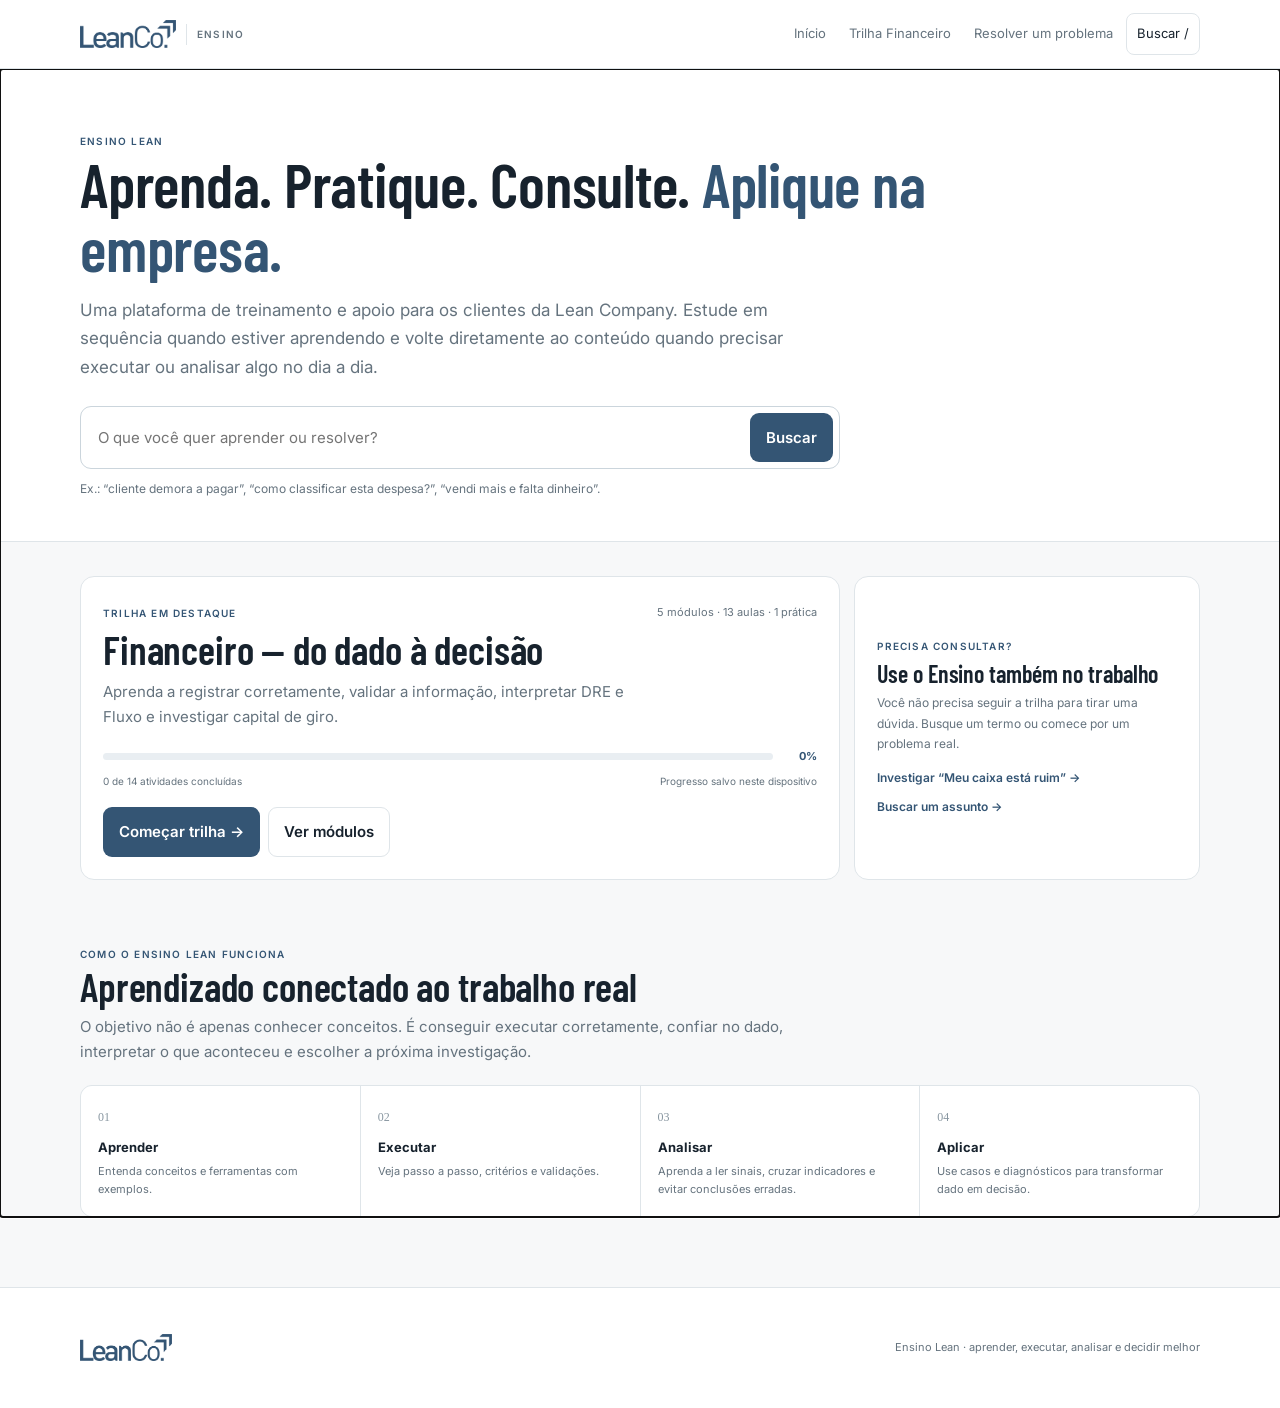
==== index.html @ 7a5e66d1 "chore: V8 ajusta navegação para trilha de aprendizagem" ====
<!doctype html>
<html lang="pt-BR">
<head>
  <meta charset="utf-8">
  <meta name="viewport" content="width=device-width,initial-scale=1">
  <meta name="theme-color" content="#345574">
  <meta name="description" content="Ensino Lean — capacitação e apoio à gestão para clientes Lean Company.">
  <title>Ensino Lean | Lean Company</title>
  <link rel="preconnect" href="https://fonts.googleapis.com">
  <link rel="preconnect" href="https://fonts.gstatic.com" crossorigin>
  <link href="https://fonts.googleapis.com/css2?family=Barlow+Condensed:wght@500;600;700&family=Inter:wght@400;500;600;700&display=swap" rel="stylesheet">
  <link rel="stylesheet" href="assets/styles.css">
</head>
<body>
  <a class="skip-link" href="#app">Pular para o conteúdo</a>
  <header class="header">
    <div class="shell header-inner">
      <a class="brand" href="#home" aria-label="Ensino Lean — Início">
        <img src="[data-uri]" alt="Lean Company" class="brand-logo">
        <span class="brand-divider" aria-hidden="true"></span>
        <span class="brand-label">ENSINO</span>
      </a>
      <nav class="nav" aria-label="Navegação principal">
        <a href="#home">Início</a>
        <a href="#financeiro">Trilha Financeiro</a>
        <a href="#diagnostico/caixa-ruim">Resolver um problema</a>
        <button id="openSearch" class="nav-search" type="button">Buscar <span aria-hidden="true">/</span></button>
      </nav>
      <button id="mobileMenuBtn" class="mobile-menu-btn" type="button" aria-expanded="false" aria-controls="mobileNav">Menu</button>
    </div>
    <nav id="mobileNav" class="mobile-nav" aria-label="Navegação mobile">
      <div class="shell">
        <a href="#home">Início</a>
        <a href="#financeiro">Trilha Financeiro</a>
        <a href="#diagnostico/caixa-ruim">Resolver um problema</a>
        <button id="mobileSearch" type="button">Buscar</button>
      </div>
    </nav>
  </header>

  <main id="app" tabindex="-1"></main>

  <footer class="footer">
    <div class="shell footer-inner">
      <img src="[data-uri]" alt="Lean Company" class="footer-logo">
      <p>Ensino Lean · aprender, executar, analisar e decidir melhor</p>
    </div>
  </footer>

  <div id="searchOverlay" class="overlay" aria-hidden="true">
    <div class="modal" role="dialog" aria-modal="true" aria-labelledby="searchTitle">
      <div class="modal-head">
        <div>
          <span class="eyebrow">Busca</span>
          <h2 id="searchTitle">O que você quer entender ou resolver?</h2>
          <p>Pesquise um termo ou escreva a dúvida como ela aparece no dia a dia.</p>
        </div>
        <button id="closeSearch" class="close" type="button" aria-label="Fechar busca">×</button>
      </div>
      <form id="searchForm" class="searchbar searchbar-modal" role="search">
        <label class="sr-only" for="searchInput">Buscar no Ensino Lean</label>
        <input id="searchInput" placeholder="Ex.: cliente demora a pagar; onde lançar uma despesa; vendo mais e falta dinheiro">
        <button class="btn primary" type="submit">Buscar</button>
      </form>
      <div id="searchResults" class="search-results"></div>
    </div>
  </div>

  <div id="termPopover" class="term-popover hidden" role="dialog" aria-live="polite"></div>

  <script src="data/content.js"></script>
  <script src="assets/app.js"></script>
</body>
</html>
---- assets/styles.css ----
:root{
  --blue:#345574;
  --blue-dark:#29475f;
  --ink:#17222d;
  --muted:#65737e;
  --line:#dfe5e9;
  --bg:#f7f8f9;
  --soft:#eef3f7;
  --white:#fff;
  --green:#396d50;
  --green-bg:#eff7f2;
  --amber:#8a5a2c;
  --amber-bg:#fff7ee;
  --red:#8c4848;
  --red-bg:#fff4f4;
  --title:'Barlow Condensed',sans-serif;
  --body:'Inter',sans-serif;
  --shadow:0 12px 34px rgba(18,38,52,.06);
}
*{box-sizing:border-box}
html{scroll-behavior:smooth}
body{margin:0;background:var(--bg);color:var(--ink);font:15px/1.68 var(--body)}
a{color:inherit;text-decoration:none}
button,input{font:inherit}
button{cursor:pointer}
img{max-width:100%;display:block}
.hidden{display:none!important}
.sr-only{position:absolute!important;width:1px;height:1px;padding:0;margin:-1px;overflow:hidden;clip:rect(0,0,0,0);white-space:nowrap;border:0}
.skip-link{position:fixed;left:12px;top:12px;z-index:1000;background:#fff;border:1px solid var(--line);padding:8px 10px;border-radius:8px;transform:translateY(-180%)}
.skip-link:focus{transform:none}
.shell{width:min(1120px,calc(100% - 32px));margin:auto}
.header{position:sticky;top:0;z-index:60;background:rgba(255,255,255,.97);border-bottom:1px solid var(--line);backdrop-filter:blur(10px)}
.header-inner{height:68px;display:flex;align-items:center;gap:20px}
.brand{display:flex;align-items:center;gap:10px;min-width:max-content}
.brand-logo{height:28px;width:auto}
.brand-divider{width:1px;height:21px;background:var(--line)}
.brand-label{font-size:10px;font-weight:600;letter-spacing:.13em;color:var(--muted)}
.nav{margin-left:auto;display:flex;align-items:center;gap:3px}
.nav a,.nav button{border:0;background:transparent;border-radius:8px;padding:9px 10px;font-size:13px;color:var(--muted)}
.nav a:hover,.nav button:hover{background:var(--soft);color:var(--blue)}
.nav-search{border:1px solid var(--line)!important;background:#fff!important;color:var(--ink)!important}
.mobile-menu-btn{display:none;border:1px solid var(--line);background:#fff;border-radius:8px;padding:8px 10px;color:var(--ink);font-size:12px}
.mobile-nav{display:none;background:#fff;border-top:1px solid var(--line);border-bottom:1px solid var(--line)}
.mobile-nav.open{display:block}
.mobile-nav .shell{display:grid;padding:8px 0}
.mobile-nav a,.mobile-nav button{border:0;background:transparent;text-align:left;padding:11px 2px;color:var(--muted);font-size:13px;border-bottom:1px solid var(--line)}
.mobile-nav a:last-child,.mobile-nav button:last-child{border-bottom:0}

.eyebrow{font-size:10px;font-weight:600;letter-spacing:.12em;text-transform:uppercase;color:var(--blue)}
h1,h2,h3,h4{font-family:var(--title);font-weight:600;letter-spacing:-.004em;margin:0}
h1{font-size:clamp(40px,5.4vw,62px);line-height:1.03}
h2{font-size:clamp(29px,4vw,40px);line-height:1.09}
h3{font-size:clamp(21px,2vw,24px);line-height:1.14}
h4{font-size:18px;line-height:1.2}
p{margin:0;color:var(--muted)}
strong{color:var(--ink)}
.accent{color:var(--blue)}

.hero{background:#fff;border-bottom:1px solid var(--line);padding:58px 0 48px}
.hero-inner{max-width:860px}
.hero-copy{font-size:17px;max-width:64ch;margin-top:16px}
.searchbar{display:flex;gap:8px;padding:6px;border:1px solid #cbd5dc;background:#fff;border-radius:11px;max-width:760px;margin-top:24px}
.searchbar input{flex:1;border:0;outline:0;min-width:0;padding:10px 11px;background:transparent}
.btn{display:inline-flex;align-items:center;justify-content:center;gap:7px;border:1px solid transparent;border-radius:9px;padding:11px 15px;font-weight:600}
.btn.primary{background:var(--blue);color:#fff}.btn.primary:hover{background:var(--blue-dark)}
.btn.secondary{background:#fff;border-color:var(--line);color:var(--ink)}
.hero-note{font-size:12px;margin-top:10px;color:var(--muted)}

.section{padding:60px 0 0}
.section-head{max-width:760px;margin-bottom:20px}
.section-head p{margin-top:6px}
.entry-list{border-top:1px solid var(--line)}
.entry-row{display:grid;grid-template-columns:46px 1fr auto;gap:16px;align-items:center;padding:20px 2px;border-bottom:1px solid var(--line)}
.entry-row:hover .entry-title{color:var(--blue)}
.entry-n{font-family:Georgia,serif;color:#8c99a3;font-size:17px}
.entry-title{font:600 25px/1.05 var(--title);transition:.15s}
.entry-row p{font-size:13px;margin-top:4px;max-width:66ch}
.entry-arrow{color:var(--blue);font-size:18px}
.chain{display:flex;align-items:center;flex-wrap:wrap;gap:8px;padding:18px 0 0;color:var(--muted);font-size:12px}
.chain strong{color:var(--blue)}
.chain span{color:#a3adb4}

.page-hero{background:#fff;border-bottom:1px solid var(--line);padding:34px 0}
.breadcrumb{display:flex;gap:7px;align-items:center;flex-wrap:wrap;font-size:11px;color:var(--muted);margin-bottom:11px}
.breadcrumb a{color:var(--blue)}
.page-hero p{max-width:70ch;margin-top:8px}
.meta-line{display:flex;gap:8px;flex-wrap:wrap;margin-top:12px;font-size:11px;color:var(--muted)}
.meta-line span+span:before{content:'·';margin-right:8px;color:#a5afb6}

.finance-wrap{max-width:900px;padding:34px 0 76px}
.finance-intro{font-size:16px;max-width:68ch}
.learning-stage{margin-top:36px}
.learning-stage:first-of-type{margin-top:28px}
.stage-head{padding-bottom:10px;border-bottom:1px solid var(--line)}
.stage-head p{font-size:12px;margin-top:4px;max-width:68ch}
.sequence{border-top:0}
.sequence-item{display:grid;grid-template-columns:54px 1fr auto;gap:16px;align-items:start;padding:18px 0;border-bottom:1px solid var(--line)}
.sequence-item .num{font-family:Georgia,serif;color:#8e9ba4}
.sequence-item h3{font-size:23px}
.sequence-item p{font-size:13px;margin-top:4px;max-width:65ch}
.sequence-item .status{font-size:10px;color:var(--muted);padding-top:3px}
.sequence-item:hover h3{color:var(--blue)}
.finance-note{margin-top:28px;border-left:3px solid var(--blue);padding:4px 0 4px 16px;max-width:68ch}
.finance-note p{font-size:13px}
.case-intro{margin:24px 0 4px;border-left:3px solid var(--blue);padding:5px 0 5px 15px;max-width:72ch}
.case-intro h3{margin-top:3px}.case-intro p{margin-top:5px;font-size:13px}

.article-shell{max-width:880px;padding:34px 0 82px}
.toc-wrap{display:flex;align-items:flex-start;justify-content:space-between;gap:14px;margin-bottom:30px}
.toc{display:flex;gap:7px;flex-wrap:wrap}
.toc a{font-size:11px;color:var(--muted);border-bottom:1px solid transparent;padding-bottom:2px}
.toc a:hover{color:var(--blue);border-color:var(--blue)}
.toc-button{display:none;border:1px solid var(--line);background:#fff;border-radius:8px;padding:7px 9px;font-size:11px;color:var(--blue)}
.article-section{padding:0 0 38px;margin-bottom:38px;border-bottom:1px solid var(--line)}
.article-section:last-child{border-bottom:0;margin-bottom:0;padding-bottom:0}
.article-section h2{font-size:34px;margin-top:5px}
.article-section>p{max-width:68ch;margin-top:10px}
.lead{font-size:17px;color:var(--ink);max-width:65ch!important}

.quick-answer{background:var(--blue);color:#fff;border-radius:12px;padding:20px 22px;margin-top:16px}
.quick-answer .eyebrow{color:#c9dce9}.quick-answer h3{color:#fff;margin-top:3px}.quick-answer p{color:#e8f0f5;margin-top:5px}
.quick-bullets{display:grid;gap:8px;margin-top:10px}
.quick-bullets>div{display:grid;grid-template-columns:18px 1fr;gap:8px;align-items:start}
.quick-bullets span{color:#d8e8f2;font-weight:700}.quick-bullets p{margin:0;color:#eef4f8}

.learning-outcomes{margin-top:14px;border-top:1px solid var(--line)}
.outcome-row{display:grid;grid-template-columns:24px 1fr;gap:10px;padding:10px 0;border-bottom:1px solid var(--line)}
.outcome-row i{font-style:normal;color:var(--blue);font-weight:700}.outcome-row p{color:var(--ink);font-size:13px}

.definition-pair{display:grid;grid-template-columns:1fr 1fr;gap:12px;margin-top:16px}
.definition{border-top:2px solid var(--line);padding-top:11px}.definition strong{display:block;font-size:12px}.definition p{font-size:13px;margin-top:4px}
.question-list{display:grid;gap:10px;margin-top:15px}
.question{display:grid;grid-template-columns:22px 1fr;gap:10px;align-items:start}
.question i{font-style:normal;color:var(--blue);font-weight:700}.question p{color:var(--ink)}

.example-block{margin-top:18px;border:1px solid var(--line);border-radius:12px;overflow:hidden;background:#fff}
.example-head{padding:13px 15px;background:#fafbfc;border-bottom:1px solid var(--line)}
.example-head strong{font-size:12px}.example-head p{font-size:12px;margin-top:2px}
.example-body{padding:15px}.example-body p{font-size:13px}
.mini-table{margin-top:12px;border-top:1px solid var(--line)}
.mini-row{display:grid;grid-template-columns:1fr auto;gap:15px;padding:9px 0;border-bottom:1px solid var(--line);font-size:12px}
.mini-row:last-child{border-bottom:0}.mini-row.em{font-weight:600;color:var(--blue)}

.teaching-flow{display:grid;gap:8px;margin-top:16px}
.flow-step{display:grid;grid-template-columns:34px 1fr;gap:11px;align-items:start}
.flow-step .n{width:30px;height:30px;border-radius:50%;border:1px solid var(--line);display:grid;place-items:center;color:var(--blue);font-size:11px;font-weight:600;background:#fff}
.flow-step strong{display:block;font-size:13px}.flow-step p{font-size:12px;margin-top:2px}

.compare-table{width:100%;border-collapse:collapse;margin-top:16px;font-size:12px;background:#fff;border-top:1px solid var(--line)}
.compare-table th,.compare-table td{text-align:left;padding:11px 10px;border-bottom:1px solid var(--line);vertical-align:top}
.compare-table th{font-weight:600;color:var(--ink);background:#fafbfc}
.compare-table td{color:var(--muted)}

.note{margin-top:16px;border-left:3px solid var(--blue);padding:3px 0 3px 14px;max-width:68ch}
.note.amber{border-color:var(--amber)}.note.red{border-color:var(--red)}.note.green{border-color:var(--green)}
.note strong{display:block;font-size:12px}.note p{font-size:12px;margin-top:2px}

.validation-set{margin-top:16px;border-top:1px solid var(--line)}
.validation-row{display:grid;grid-template-columns:120px 1fr;gap:14px;padding:12px 0;border-bottom:1px solid var(--line)}
.validation-row strong{font-size:11px;text-transform:uppercase;letter-spacing:.06em}
.validation-row p{font-size:12px}
.validation-row.ok strong{color:var(--green)}
.validation-row.review strong{color:var(--amber)}
.validation-row.bad strong{color:var(--red)}

.responsibility{margin-top:18px;background:#fff;border-top:1px solid var(--line);border-bottom:1px solid var(--line)}
.resp-block{padding:16px 0}.resp-block+.resp-block{border-top:1px solid var(--line)}
.resp-block h4{font-size:20px}.resp-block p{font-size:13px;margin-top:4px;max-width:68ch}
.resp-block ul{margin:10px 0 0;padding-left:19px;color:var(--muted)}.resp-block li+li{margin-top:4px}

.cause-effect{margin-top:16px;display:flex;gap:8px;align-items:center;flex-wrap:wrap;font-size:12px}
.cause-effect b{font-weight:500;color:var(--ink);padding:7px 9px;border:1px solid var(--line);background:#fff;border-radius:8px}.cause-effect span{color:#9aa6af}

.formula-box{margin-top:16px;padding:14px 16px;border-top:2px solid var(--blue);border-bottom:1px solid var(--line);background:#fff}
.formula-box strong{display:block;margin-top:4px;font:600 23px/1.2 var(--title);color:var(--blue)}
.cross-grid{display:grid;gap:0;border-top:1px solid var(--line);margin-top:12px}
.cross-item{display:grid;grid-template-columns:1fr auto;gap:14px;align-items:center;padding:13px 2px;border-bottom:1px solid var(--line)}
.cross-item strong{font-size:13px;color:var(--blue)}.cross-item p{font-size:11px;margin-top:2px}.cross-item>span{color:var(--blue)}

.next-question{margin-top:18px;padding:16px 0;border-top:1px solid var(--line);border-bottom:1px solid var(--line)}
.next-question strong{display:block;font-size:11px;text-transform:uppercase;letter-spacing:.08em;color:var(--blue)}
.next-question p{font:600 22px/1.15 var(--title);color:var(--ink);margin-top:5px}

.exercise{margin-top:17px;background:#fff;border:1px solid var(--line);border-radius:12px;padding:17px}
.exercise h4{font-size:20px}.exercise p{font-size:13px;margin-top:5px}
.exercise-options{display:grid;gap:7px;margin-top:12px}
.exercise-options button{border:1px solid var(--line);background:#fff;border-radius:8px;padding:9px 11px;text-align:left;color:var(--muted);font-size:12px}
.exercise-options button:hover{border-color:#b8c7d2}
.exercise-options button.correct{background:var(--green-bg);border-color:#b9d9c6;color:var(--green)}
.exercise-options button.wrong{background:var(--red-bg);border-color:#e0b8b8;color:var(--red)}
.exercise-feedback{font-size:12px;margin-top:9px}
.exercise-context{margin-top:12px;border-top:1px solid var(--line);padding-top:10px}
.exercise-context table{width:100%;border-collapse:collapse;font-size:11px}
.exercise-context th,.exercise-context td{text-align:left;padding:8px;border-bottom:1px solid var(--line)}
.exercise-context th{color:var(--ink);background:#fafbfc}.exercise-context td{color:var(--muted)}

.related{display:grid;gap:0;border-top:1px solid var(--line);margin-top:13px}
.related a{display:grid;grid-template-columns:1fr auto;gap:14px;padding:13px 2px;border-bottom:1px solid var(--line)}
.related strong{font-size:13px}.related span{color:var(--blue)}

.diagnostic-intro{font-size:16px;max-width:68ch}
.diagnostic-path{display:grid;gap:0;margin-top:16px;border-top:1px solid var(--line)}
.path-row{display:grid;grid-template-columns:42px 1fr auto;gap:12px;align-items:start;padding:14px 0;border-bottom:1px solid var(--line)}
.path-row .n{width:32px;height:32px;border:1px solid var(--line);border-radius:50%;display:grid;place-items:center;color:var(--blue);font-size:11px;font-weight:600;background:#fff}
.path-row strong{font-size:13px}.path-row p{font-size:11px;margin-top:2px}.path-row a{color:var(--blue);font-size:11px}
.diagnostic-branch{padding:26px 0;border-bottom:1px solid var(--line)}
.diagnostic-branch:last-child{border-bottom:0}
.diagnostic-branch .q{font:600 24px/1.12 var(--title)}
.diagnostic-branch>p{font-size:13px;margin-top:6px;max-width:68ch}
.diagnostic-evidence{margin-top:12px;border-top:1px solid var(--line)}
.diagnostic-evidence>div{padding:11px 0;border-bottom:1px solid var(--line)}
.diagnostic-evidence>div>strong{font-size:11px}.diagnostic-evidence>div>p{font-size:12px;margin-top:3px}
.diagnostic-links{display:flex;gap:7px;flex-wrap:wrap;margin-top:10px}
.diagnostic-links a{font-size:11px;color:var(--blue);border-bottom:1px solid #c3d0d9}

.help{display:inline-grid;place-items:center;width:18px;height:18px;border:1px solid #bdcbd5;border-radius:50%;background:#fff;color:var(--blue);font-size:10px;font-weight:700;vertical-align:middle;margin-left:3px;padding:0}
.term-popover{position:fixed;z-index:100;max-width:320px;background:#fff;border:1px solid var(--line);border-radius:10px;padding:13px;box-shadow:0 18px 45px rgba(18,34,45,.14)}
.term-popover strong{display:block;font-size:12px}.term-popover p{font-size:11px;margin-top:4px}.term-popover a{display:inline-block;margin-top:7px;font-size:10px;font-weight:600;color:var(--blue)}

.overlay{position:fixed;inset:0;z-index:90;background:rgba(15,26,34,.45);padding:7vh 16px;display:none}.overlay.open{display:block}
.modal{max-width:760px;margin:auto;background:#fff;border-radius:14px;padding:20px;max-height:84vh;overflow:auto}
.modal-head{display:flex;justify-content:space-between;gap:15px}.modal-head p{max-width:56ch;margin-top:4px}
.close{width:38px;height:38px;border-radius:9px;border:1px solid var(--line);background:#fff}.searchbar-modal{max-width:none}
.search-results{display:grid;gap:0;margin-top:13px;border-top:1px solid var(--line)}
.result{display:grid;grid-template-columns:1fr auto;gap:12px;padding:12px 2px;border-bottom:1px solid var(--line)}
.result strong{font-size:12px}.result small{display:block;font-size:10px;color:var(--muted);margin-top:2px}.result span{font-size:10px;color:var(--blue)}

.footer{margin-top:70px;background:#fff;border-top:1px solid var(--line)}
.footer-inner{min-height:120px;display:flex;align-items:center;justify-content:space-between;gap:20px}.footer p{font-size:11px}.footer-logo{height:27px;width:auto}

@media(max-width:760px){
  .shell{width:calc(100% - 22px)}
  .nav{display:none}.mobile-menu-btn{display:inline-flex;margin-left:auto}.brand-label,.brand-divider{display:none}.brand-logo{height:25px}
  .hero{padding:40px 0 36px}.searchbar{flex-direction:column}
  .entry-row{grid-template-columns:36px 1fr}.entry-arrow{display:none}
  .sequence-item{grid-template-columns:38px 1fr}.sequence-item .status{display:none}
  .definition-pair{grid-template-columns:1fr}
  .compare-table{font-size:11px;display:block;overflow-x:auto}
  .article-section h2{font-size:30px}
  .validation-row{grid-template-columns:1fr;gap:3px}
  .path-row{grid-template-columns:36px 1fr}.path-row>a{grid-column:2}
  .toc-wrap{position:sticky;top:68px;z-index:20;background:rgba(247,248,249,.97);padding:8px 0;border-bottom:1px solid var(--line)}
  .toc{display:none}.toc.open{display:flex;padding-top:7px}.toc-button{display:inline-flex}
  .exercise-context{overflow-x:auto}.exercise-context table{min-width:500px}
  .footer-inner{flex-direction:column;align-items:flex-start;padding:26px 0}
}

/* V8 — camada de plataforma de ensino */
.platform-hero{padding-bottom:42px}
.learning-home{padding-top:34px}
.learning-dashboard{display:grid;grid-template-columns:minmax(0,1.65fr) minmax(280px,.75fr);gap:14px;align-items:stretch}
.course-card-main,.course-side{background:#fff;border:1px solid var(--line);border-radius:14px;padding:22px}
.course-card-top{display:flex;justify-content:space-between;gap:24px;align-items:flex-start}
.course-card-top h2{margin-top:4px}
.course-card-top p{margin-top:7px;max-width:62ch}
.course-count{font-size:11px;color:var(--muted);white-space:nowrap;padding-top:4px}
.course-progress{display:grid;grid-template-columns:1fr auto;gap:10px;align-items:center;margin-top:18px}
.course-progress-track{height:7px;background:#e9eef2;border-radius:999px;overflow:hidden}
.course-progress-track span{display:block;height:100%;background:var(--blue);border-radius:999px;transition:width .25s ease}
.course-progress strong{font-size:11px;color:var(--blue);min-width:34px;text-align:right}
.course-progress.compact{margin-top:0;min-width:125px}
.course-progress.compact .course-progress-track{height:5px}
.course-card-meta{display:flex;justify-content:space-between;gap:16px;flex-wrap:wrap;font-size:10px;color:var(--muted);margin-top:7px}
.course-actions{display:flex;gap:8px;flex-wrap:wrap;margin-top:18px}
.course-side{display:flex;flex-direction:column;justify-content:center}
.course-side h3{margin-top:5px}
.course-side p{font-size:12px;margin-top:6px}
.course-side a,.course-side button{border:0;background:transparent;text-align:left;padding:0;color:var(--blue);font-size:12px;font-weight:600;margin-top:14px}
.course-side button{margin-top:9px}
.learning-principles{display:grid;grid-template-columns:repeat(4,1fr);gap:1px;background:var(--line);border:1px solid var(--line);border-radius:12px;overflow:hidden}
.learning-principles>div{background:#fff;padding:17px}
.learning-principles span{font-family:Georgia,serif;color:#8997a1;font-size:12px}
.learning-principles strong{display:block;margin-top:9px;font-size:13px}
.learning-principles p{font-size:11px;margin-top:3px}
.course-page{max-width:940px}
.course-overview{display:grid;grid-template-columns:minmax(0,1fr) 240px auto;gap:20px;align-items:center;background:#fff;border:1px solid var(--line);border-radius:14px;padding:20px;margin-bottom:22px}
.course-overview h2{font-size:29px;margin-top:3px}
.course-overview p{font-size:12px;margin-top:5px;max-width:56ch}
.course-overview-progress>span{display:block;font-size:10px;color:var(--muted);margin-top:5px}
.course-case{margin:0 0 34px}
.course-module{padding:0 0 34px;margin-bottom:34px;border-bottom:1px solid var(--line)}
.course-module:last-of-type{border-bottom:0}
.course-module-head{display:grid;grid-template-columns:1fr auto;gap:22px;align-items:end;margin-bottom:12px}
.course-module-head h2{font-size:31px;margin-top:3px}
.course-module-head p{font-size:12px;margin-top:4px;max-width:64ch}
.module-progress{display:flex;align-items:center;gap:10px;font-size:10px;color:var(--muted)}
.course-lesson-list{border-top:1px solid var(--line)}
.course-lesson-row{display:grid;grid-template-columns:36px 1fr auto;gap:13px;align-items:center;padding:15px 2px;border-bottom:1px solid var(--line);transition:.15s}
.course-lesson-row:hover .course-lesson-copy>strong{color:var(--blue)}
.lesson-status{width:29px;height:29px;display:grid;place-items:center;border:1px solid var(--line);border-radius:50%;font-size:10px;color:#84919a;background:#fff}
.course-lesson-row.completed .lesson-status{background:var(--blue);border-color:var(--blue);color:#fff}
.course-lesson-kicker{font-size:9px;text-transform:uppercase;letter-spacing:.07em;color:var(--muted);margin-bottom:2px}
.course-lesson-copy>strong{font-size:13px;transition:.15s}
.course-lesson-copy p{font-size:11px;margin-top:2px;max-width:68ch}
.course-lesson-arrow{color:var(--blue)}
.learning-strip{background:#f0f4f7;border-bottom:1px solid var(--line)}
.learning-strip-inner{min-height:48px;display:flex;align-items:center;justify-content:space-between;gap:20px}
.learning-strip-inner>div:first-child{display:flex;gap:7px;align-items:center;flex-wrap:wrap;font-size:10px;color:var(--muted)}
.learning-strip-inner a{color:var(--blue);font-weight:600}
.learning-strip-inner strong{font-size:10px}
.learning-strip-progress{min-width:165px}
.lesson-completion{margin-top:52px;padding-top:26px;border-top:2px solid var(--blue)}
.lesson-completion-head{max-width:62ch}
.lesson-completion-head h2{font-size:30px;margin-top:3px}
.lesson-completion-head p{font-size:12px;margin-top:5px}
.complete-btn{margin-top:16px}
.complete-btn.done{background:var(--green)}
.lesson-nav{display:grid;grid-template-columns:1fr 1fr;gap:10px;margin-top:26px;border-top:1px solid var(--line)}
.lesson-nav-link{padding:14px 2px;border-bottom:1px solid var(--line)}
.lesson-nav-link.next{text-align:right}
.lesson-nav-link span{display:block;font-size:9px;text-transform:uppercase;letter-spacing:.08em;color:var(--muted)}
.lesson-nav-link strong{display:block;font-size:12px;margin-top:2px;color:var(--blue)}

@media(max-width:900px){
  .learning-dashboard{grid-template-columns:1fr}
  .course-overview{grid-template-columns:1fr}
  .course-overview .btn{justify-self:start}
  .learning-principles{grid-template-columns:1fr 1fr}
  .learning-strip-inner{align-items:flex-start;padding:10px 0;flex-direction:column;gap:8px}
  .learning-strip-progress{width:100%}
}
@media(max-width:600px){
  .course-card-top{display:block}
  .course-count{display:block;margin-top:8px}
  .learning-principles{grid-template-columns:1fr}
  .course-module-head{grid-template-columns:1fr}
  .module-progress{justify-content:space-between}
  .course-progress.compact{flex:1}
  .course-lesson-row{grid-template-columns:32px 1fr}
  .course-lesson-arrow{display:none}
  .lesson-nav{grid-template-columns:1fr}
  .lesson-nav-link.next{text-align:left}
}
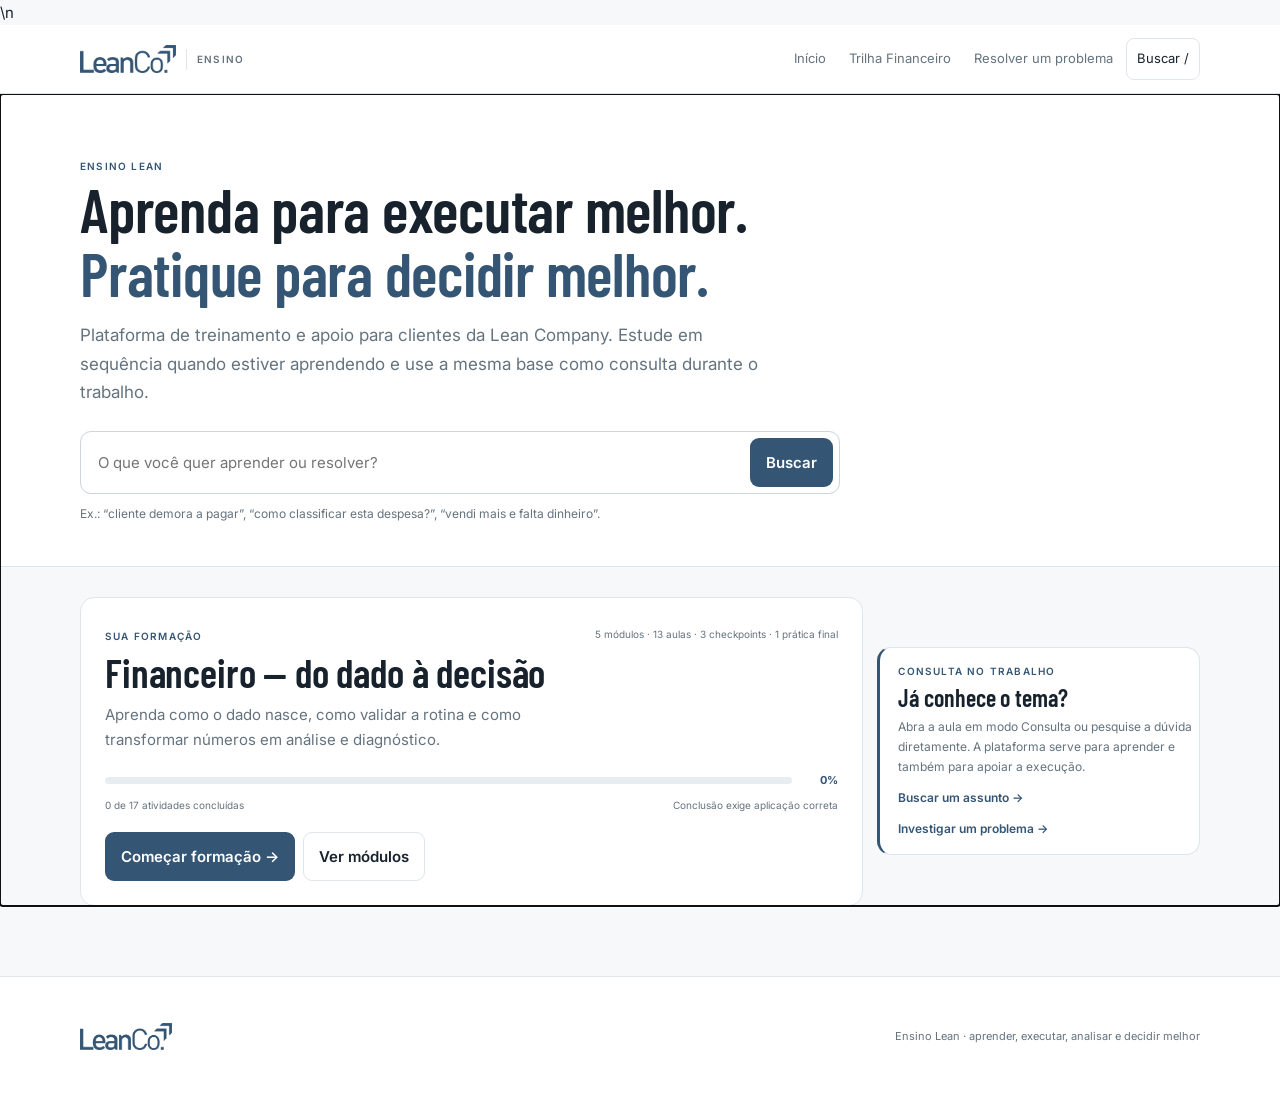
==== commit b0e9f8f4: "chore: publica interface V9 do Ensino Lean" ====
--- a/index.html
+++ b/index.html
@@ -5,11 +5,11 @@
   <meta name="viewport" content="width=device-width,initial-scale=1">
   <meta name="theme-color" content="#345574">
   <meta name="description" content="Ensino Lean — capacitação e apoio à gestão para clientes Lean Company.">
-  <title>Ensino Lean | Lean Company</title>
+  <title>Ensino Lean V9 | Lean Company</title>
   <link rel="preconnect" href="https://fonts.googleapis.com">
   <link rel="preconnect" href="https://fonts.gstatic.com" crossorigin>
   <link href="https://fonts.googleapis.com/css2?family=Barlow+Condensed:wght@500;600;700&family=Inter:wght@400;500;600;700&display=swap" rel="stylesheet">
-  <link rel="stylesheet" href="assets/styles.css">
+  <link rel="stylesheet" href="assets/styles.css">\n  <link rel="stylesheet" href="assets/v9.css">
 </head>
 <body>
   <a class="skip-link" href="#app">Pular para o conteúdo</a>
--- a/assets/v9.css
+++ b/assets/v9.css
@@ -0,0 +1,109 @@
+/* Ensino Lean V9 — camada de plataforma sem perder leitura editorial */
+.platform-hero{padding-bottom:42px}
+.learning-home{padding-top:30px}
+.learning-dashboard{display:grid;grid-template-columns:minmax(0,1.7fr) minmax(260px,.7fr);gap:14px;align-items:stretch}
+.course-card-main{background:#fff;border:1px solid var(--line);border-radius:14px;padding:24px}
+.course-card-top{display:flex;justify-content:space-between;gap:24px;align-items:flex-start}
+.course-card-top h2{margin-top:4px}
+.course-card-top p{margin-top:7px;max-width:62ch}
+.course-count{font-size:10px;color:var(--muted);white-space:nowrap;padding-top:4px}
+.course-progress{display:grid;grid-template-columns:1fr auto;gap:10px;align-items:center;margin-top:19px}
+.course-progress-track{height:7px;background:#e7edf1;border-radius:999px;overflow:hidden}
+.course-progress-track span{display:block;height:100%;background:var(--blue);border-radius:999px;transition:width .2s ease}
+.course-progress strong{min-width:36px;text-align:right;font-size:11px;color:var(--blue)}
+.course-progress.compact{margin-top:0;min-width:120px}
+.course-progress.compact .course-progress-track{height:5px}
+.course-card-meta{display:flex;justify-content:space-between;gap:12px;flex-wrap:wrap;margin-top:7px;font-size:10px;color:var(--muted)}
+.course-actions{display:flex;gap:8px;flex-wrap:wrap;margin-top:18px}
+.course-side{border-left:3px solid var(--blue);padding:15px 0 15px 18px;align-self:center}
+.course-side h3{margin-top:4px}
+.course-side p{font-size:12px;margin-top:5px}
+.course-side button,.course-side a{display:block;border:0;background:transparent;padding:0;color:var(--blue);font-size:12px;font-weight:600;margin-top:11px;text-align:left}
+
+.course-page{max-width:940px}
+.course-overview{display:grid;grid-template-columns:minmax(0,1fr) 220px auto;gap:20px;align-items:center;background:#fff;border:1px solid var(--line);border-radius:14px;padding:20px;margin-bottom:28px}
+.course-overview h2{font-size:29px;margin-top:3px}
+.course-overview p{font-size:12px;margin-top:5px;max-width:58ch}
+.course-overview-progress>span{display:block;font-size:10px;color:var(--muted);margin-top:5px}
+.course-module{padding:0 0 34px;margin-bottom:34px;border-bottom:1px solid var(--line)}
+.course-module:last-of-type{border-bottom:0}
+.course-module-head{display:grid;grid-template-columns:1fr auto;gap:22px;align-items:end;margin-bottom:12px}
+.course-module-head h2{font-size:31px;margin-top:4px}
+.course-module-head p{font-size:12px;margin-top:4px;max-width:66ch}
+.module-labels{display:flex;align-items:center;gap:8px;flex-wrap:wrap}
+.focus-label{font-size:9px;color:var(--muted);border-left:1px solid var(--line);padding-left:8px}
+.module-progress{display:flex;align-items:center;gap:9px;color:var(--muted);font-size:10px}
+.course-lesson-list{border-top:1px solid var(--line)}
+.course-lesson-row{display:grid;grid-template-columns:36px 1fr auto;gap:13px;align-items:center;padding:15px 2px;border-bottom:1px solid var(--line);transition:.15s}
+.course-lesson-row:hover .course-lesson-copy>strong{color:var(--blue)}
+.lesson-status{width:29px;height:29px;display:grid;place-items:center;border:1px solid var(--line);border-radius:50%;font-size:10px;color:#84919a;background:#fff}
+.course-lesson-row.completed .lesson-status{background:var(--blue);border-color:var(--blue);color:#fff}
+.course-lesson-row.checkpoint-row{background:linear-gradient(90deg,var(--soft),transparent 75%);padding-left:10px;padding-right:8px}
+.course-lesson-row.checkpoint-row .lesson-status{border-radius:8px;color:var(--blue);border-color:#c3d2dd}
+.course-lesson-kicker{font-size:9px;text-transform:uppercase;letter-spacing:.07em;color:var(--muted);margin-bottom:2px}
+.course-lesson-copy>strong{font-size:13px}
+.course-lesson-copy p{font-size:11px;margin-top:2px;max-width:68ch}
+.course-lesson-arrow{color:var(--blue)}
+
+.learning-strip{background:#f0f4f7;border-bottom:1px solid var(--line)}
+.learning-strip-inner{min-height:50px;display:flex;align-items:center;justify-content:space-between;gap:20px}
+.learning-location{display:flex;gap:7px;align-items:center;flex-wrap:wrap;font-size:10px;color:var(--muted)}
+.learning-location a{color:var(--blue);font-weight:600}
+.learning-location strong{font-size:10px}
+.learning-strip-tools{display:flex;align-items:center;gap:14px}
+.learning-strip-progress{min-width:150px}
+.mode-switch{display:flex;border:1px solid #cbd5dc;border-radius:8px;overflow:hidden;background:#fff}
+.mode-switch button{border:0;border-right:1px solid #d9e0e5;background:#fff;color:var(--muted);font-size:10px;padding:7px 10px}
+.mode-switch button:last-child{border-right:0}
+.mode-switch button.on{background:var(--blue);color:#fff}
+
+.quick-reference{display:none;margin-bottom:30px;padding:0 0 34px;border-bottom:1px solid var(--line)}
+.quick-reference-head{max-width:66ch;margin-bottom:16px}
+.quick-reference-head h2{font-size:34px;margin-top:4px}
+.quick-reference-head p{font-size:13px;margin-top:5px}
+.quick-reference-block{margin-top:24px}
+.quick-reference-block h3{font-size:23px;margin-bottom:8px}
+.consult-mode .quick-reference{display:block}
+.consult-mode .study-content,.consult-mode .lesson-completion,.consult-mode .toc-wrap{display:none!important}
+
+.lesson-completion{margin-top:48px;padding-top:26px;border-top:2px solid var(--blue)}
+.lesson-completion-head{max-width:62ch}
+.lesson-completion-head h2{font-size:30px;margin-top:3px}
+.lesson-completion-head p{font-size:12px;margin-top:5px}
+.complete-btn{margin-top:16px}
+.complete-btn:disabled{opacity:.52;cursor:not-allowed;background:#718696}
+.complete-btn.done{background:var(--green)}
+.lesson-nav{display:grid;grid-template-columns:1fr 1fr;gap:10px;margin-top:26px;border-top:1px solid var(--line)}
+.lesson-nav-link{padding:14px 2px;border-bottom:1px solid var(--line)}
+.lesson-nav-link.next{text-align:right}
+.lesson-nav-link span{display:block;font-size:9px;text-transform:uppercase;letter-spacing:.08em;color:var(--muted)}
+.lesson-nav-link strong{display:block;font-size:12px;margin-top:2px;color:var(--blue)}
+
+.exercise-options button:not(:disabled){cursor:pointer}
+.exercise-options button.wrong{animation:wrongPulse .18s ease}
+@keyframes wrongPulse{50%{transform:translateX(2px)}}
+
+.table-scroll{overflow-x:auto}
+
+@media(max-width:900px){
+  .learning-dashboard{grid-template-columns:1fr}
+  .course-side{border-left:0;border-top:2px solid var(--blue);padding:15px 0 0}
+  .course-overview{grid-template-columns:1fr}
+  .course-overview .btn{justify-self:start}
+  .learning-strip-inner{align-items:flex-start;flex-direction:column;gap:8px;padding:10px 0}
+  .learning-strip-tools{width:100%;justify-content:space-between}
+  .learning-strip-progress{flex:1;min-width:120px}
+}
+@media(max-width:620px){
+  .course-card-top{display:block}
+  .course-count{display:block;margin-top:8px;white-space:normal}
+  .course-module-head{grid-template-columns:1fr}
+  .module-progress{justify-content:space-between}
+  .course-progress.compact{flex:1}
+  .course-lesson-row{grid-template-columns:32px 1fr}
+  .course-lesson-arrow{display:none}
+  .learning-strip-tools{display:grid;grid-template-columns:1fr}
+  .mode-switch{width:max-content}
+  .lesson-nav{grid-template-columns:1fr}
+  .lesson-nav-link.next{text-align:left}
+}
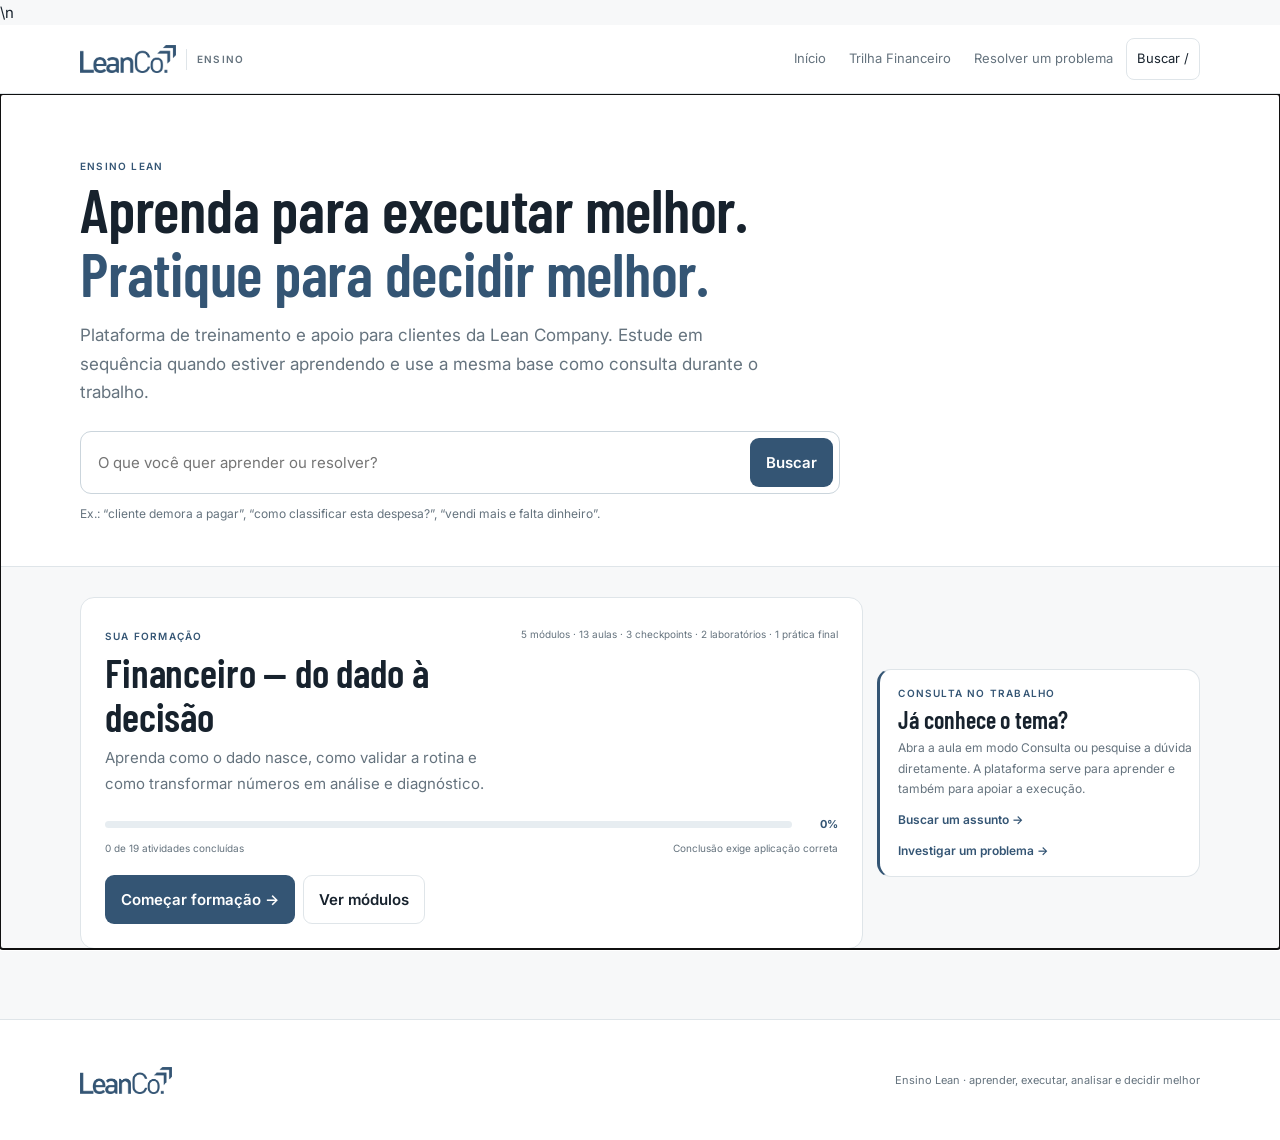
==== commit 4cb28cd3: "chore: identifica publicação V9.1" ====
--- a/index.html
+++ b/index.html
@@ -5,7 +5,7 @@
   <meta name="viewport" content="width=device-width,initial-scale=1">
   <meta name="theme-color" content="#345574">
   <meta name="description" content="Ensino Lean — capacitação e apoio à gestão para clientes Lean Company.">
-  <title>Ensino Lean V9 | Lean Company</title>
+  <title>Ensino Lean V9.1 | Lean Company</title>
   <link rel="preconnect" href="https://fonts.googleapis.com">
   <link rel="preconnect" href="https://fonts.gstatic.com" crossorigin>
   <link href="https://fonts.googleapis.com/css2?family=Barlow+Condensed:wght@500;600;700&family=Inter:wght@400;500;600;700&display=swap" rel="stylesheet">
--- a/assets/v9.css
+++ b/assets/v9.css
@@ -106,4 +106,23 @@
   .mode-switch{width:max-content}
   .lesson-nav{grid-template-columns:1fr}
   .lesson-nav-link.next{text-align:left}
-}+}
+
+/* V9.1 — laboratórios de aplicação */
+.lab-row{background:linear-gradient(90deg,rgba(52,85,116,.045),transparent 70%)}
+.lab-row .lesson-status{border-style:dashed;color:var(--blue);font-weight:700}
+.lab-stack{display:grid;gap:18px}
+.lab-question{border:1px solid var(--line);border-radius:14px;padding:20px;background:#fff}
+.lab-question.solved{border-color:#b8d7c0;background:#fbfdfb}
+.lab-q-head{display:grid;grid-template-columns:34px 1fr;gap:12px;align-items:start;margin-bottom:14px}
+.lab-q-head>span{width:30px;height:30px;border-radius:50%;display:grid;place-items:center;background:#eef3f7;color:var(--blue);font-size:10px;font-weight:700}
+.lab-q-head h3{font-size:19px;line-height:1.25;margin:2px 0 0}
+.lab-question.solved .lab-q-head>span{background:#e9f5ec;color:#356443}
+.lab-question .exercise-options{margin-top:0}
+.lab-question .exercise-feedback{margin-top:12px;min-height:0}
+.lab-question.solved .exercise-feedback{color:#356443}
+@media(max-width:600px){
+  .lab-question{padding:16px}
+  .lab-q-head{grid-template-columns:30px 1fr;gap:9px}
+  .lab-q-head h3{font-size:17px}
+}
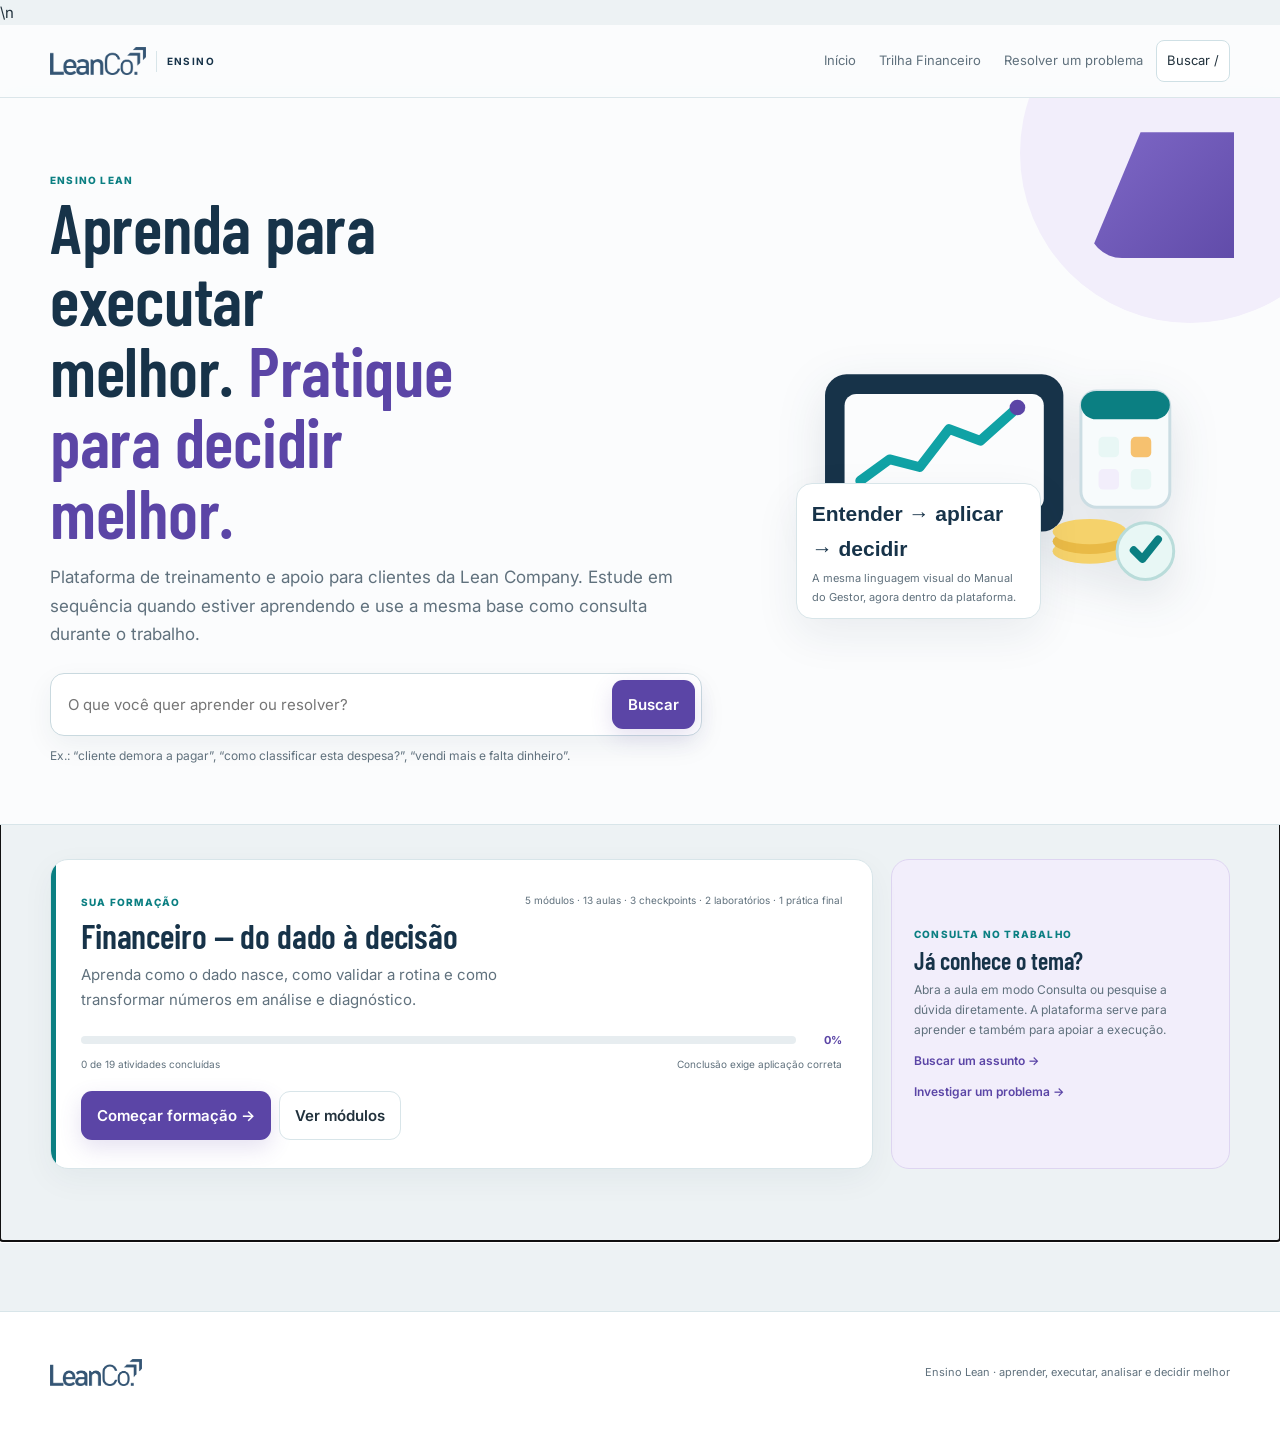
==== commit b5bf322d: "release: Ensino Lean V10 com base visual do Manual do Gestor" ====
--- a/index.html
+++ b/index.html
@@ -5,11 +5,12 @@
   <meta name="viewport" content="width=device-width,initial-scale=1">
   <meta name="theme-color" content="#345574">
   <meta name="description" content="Ensino Lean — capacitação e apoio à gestão para clientes Lean Company.">
-  <title>Ensino Lean V9.1 | Lean Company</title>
+  <title>Ensino Lean V10 | Lean Company</title>
   <link rel="preconnect" href="https://fonts.googleapis.com">
   <link rel="preconnect" href="https://fonts.gstatic.com" crossorigin>
   <link href="https://fonts.googleapis.com/css2?family=Barlow+Condensed:wght@500;600;700&family=Inter:wght@400;500;600;700&display=swap" rel="stylesheet">
   <link rel="stylesheet" href="assets/styles.css">\n  <link rel="stylesheet" href="assets/v9.css">
+  <link rel="stylesheet" href="assets/manual-v10.css">
 </head>
 <body>
   <a class="skip-link" href="#app">Pular para o conteúdo</a>
@@ -70,5 +71,6 @@
 
   <script src="data/content.js"></script>
   <script src="assets/app.js"></script>
+  <script src="assets/manual-v10.js"></script>
 </body>
 </html>
--- a/assets/manual-v10.css
+++ b/assets/manual-v10.css
@@ -0,0 +1,199 @@
+/* Ensino Lean V10 — sistema visual derivado do Manual do Gestor V3 */
+:root{
+  --manual-navy:#173349;--manual-navy-2:#244b65;--manual-teal:#0b7f82;--manual-teal-2:#10a2a5;
+  --manual-mint:#e8f7f5;--manual-purple:#5b45a6;--manual-purple-2:#7a63c5;--manual-lav:#f2eefb;
+  --manual-orange:#e6a13a;--manual-red:#c64f4f;--manual-green:#2f8d62;--manual-sky:#eef6ff;
+  --manual-line:#d8e5e9;--manual-paper:#fbfcfd;--manual-muted:#60717d;
+  --blue:var(--manual-navy);--blue-dark:#10283a;--ink:#21313c;--muted:var(--manual-muted);
+  --line:var(--manual-line);--bg:#edf2f4;--soft:#f2f6f8;--green:var(--manual-green);--amber:#a36c20;
+  --shadow:0 16px 44px rgba(23,51,73,.08)
+}
+body{background:var(--bg)}
+.shell{width:min(1180px,calc(100% - 36px))}
+.header{background:rgba(251,252,253,.96);border-bottom-color:#dbe6ea}
+.header-inner{height:72px}
+.brand-label{color:var(--manual-navy);font-weight:700;letter-spacing:.14em}
+.nav a:hover,.nav button:hover{background:var(--manual-mint);color:var(--manual-teal)}
+.nav-search{border-color:#cfe0e5!important}
+.eyebrow{color:var(--manual-teal);font-weight:800;letter-spacing:.12em}
+h1,h2,h3,h4{color:var(--manual-navy)}
+.accent{color:var(--manual-purple)}
+.btn{border-radius:11px}
+.btn.primary{background:var(--manual-purple);box-shadow:0 8px 22px rgba(91,69,166,.16)}
+.btn.primary:hover{background:#49378b}
+.btn.secondary:hover{border-color:#b8ced7;background:#f8fbfc}
+
+.platform-hero{position:relative;overflow:hidden;background:var(--manual-paper);padding:68px 0 58px}
+.platform-hero:before{content:"";position:absolute;right:-80px;top:-115px;width:340px;height:340px;border-radius:50%;background:var(--manual-lav)}
+.platform-hero:after{content:"";position:absolute;right:46px;top:34px;width:146px;height:126px;background:linear-gradient(135deg,var(--manual-purple-2),var(--manual-purple));clip-path:polygon(36% 0,100% 0,100% 100%,0 100%);border-radius:0 0 0 34px;opacity:.96}
+.platform-hero .shell{position:relative;z-index:1;display:grid;grid-template-columns:minmax(0,1.16fr) minmax(320px,.84fr);gap:56px;align-items:center}
+.platform-hero .hero-inner{max-width:760px}
+.platform-hero h1{font-size:clamp(46px,5.4vw,72px);max-width:13ch}
+.platform-hero .hero-copy{font-size:17px;max-width:59ch}
+.searchbar{border-color:#c9d9df;border-radius:14px;box-shadow:0 10px 28px rgba(23,51,73,.06)}
+.manual-home-art{min-height:330px;display:grid;place-items:center;position:relative}
+.manual-home-art svg{width:100%;max-width:420px;filter:drop-shadow(0 16px 24px rgba(23,51,73,.12))}
+.manual-home-caption{position:absolute;left:8%;bottom:12px;background:#fff;border:1px solid var(--manual-line);border-radius:16px;padding:12px 15px;box-shadow:var(--shadow);max-width:245px}
+.manual-home-caption strong{display:block;font-family:var(--title);font-size:21px;color:var(--manual-navy)}
+.manual-home-caption span{display:block;font-size:11px;color:var(--manual-muted);margin-top:3px}
+.learning-home{padding:34px 0 72px}
+.learning-dashboard{gap:18px}
+.course-card-main{position:relative;overflow:hidden;border-color:#d8e5e9;border-radius:18px;padding:28px 30px;box-shadow:0 10px 32px rgba(23,51,73,.05)}
+.course-card-main:before{content:"";position:absolute;left:0;top:0;bottom:0;width:5px;background:var(--manual-teal)}
+.course-card-top h2{font-size:34px}
+.course-progress-track{background:#e7edf0;height:8px}
+.course-progress-track span{background:linear-gradient(90deg,var(--manual-teal),var(--manual-purple))}
+.course-progress strong{color:var(--manual-purple)}
+.course-side{border-left:0;background:var(--manual-lav);border:1px solid #ded5f1;border-radius:18px;padding:22px;align-self:stretch;display:flex;flex-direction:column;justify-content:center}
+.course-side button,.course-side a{color:var(--manual-purple)}
+
+.page-hero{position:relative;overflow:hidden;background:var(--manual-paper);border-bottom:1px solid var(--manual-line);padding:38px 0 32px}
+.page-hero:after{content:"";position:absolute;right:-52px;top:-70px;width:210px;height:210px;border-radius:50%;background:var(--manual-lav);opacity:.8}
+.manual-page-hero-shell{position:relative;z-index:1;display:grid;grid-template-columns:minmax(0,1.25fr) minmax(260px,.75fr);gap:38px;align-items:center}
+.manual-page-copy{min-width:0}
+.manual-page-copy h1{font-size:clamp(42px,5vw,64px);max-width:13ch;margin-top:3px}
+.manual-page-copy>p{max-width:62ch;font-size:15px;margin-top:10px}
+.manual-page-copy .meta-line{margin-top:16px}
+.manual-hero-art{min-height:195px;display:grid;place-items:center;position:relative}
+.manual-hero-art svg{width:100%;max-width:330px;max-height:220px;filter:drop-shadow(0 12px 18px rgba(23,51,73,.10))}
+.manual-hero-tag{position:absolute;right:4px;bottom:3px;background:#fff;border:1px solid var(--manual-line);border-radius:999px;padding:7px 11px;font-size:9px;text-transform:uppercase;letter-spacing:.08em;color:var(--manual-navy);font-weight:800}
+.breadcrumb{font-size:10px}
+.learning-strip{background:#f7fafb;border-bottom-color:var(--manual-line)}
+.learning-location a{color:var(--manual-teal)}
+.mode-switch{border-radius:10px}
+.mode-switch button.on{background:var(--manual-purple)}
+
+.finance-wrap{max-width:1040px;padding-top:38px}
+.course-overview{border-radius:18px;padding:24px 26px;box-shadow:0 8px 26px rgba(23,51,73,.05)}
+.course-overview h2{font-size:32px}
+.course-module{background:#fff;border:1px solid var(--manual-line);border-radius:18px;padding:25px 26px 16px;margin-bottom:20px;box-shadow:0 7px 24px rgba(23,51,73,.035)}
+.course-module-head{align-items:start}
+.course-module-head h2{font-size:34px}
+.module-labels .eyebrow{display:inline-flex;align-items:center;gap:7px}
+.module-labels .eyebrow:before{content:"";width:9px;height:9px;border-radius:3px;background:var(--manual-teal)}
+.focus-label{border-left:0;background:var(--manual-lav);color:var(--manual-purple);padding:4px 8px;border-radius:999px}
+.course-lesson-list{border-top-color:#e0eaed}
+.course-lesson-row{grid-template-columns:42px 1fr auto;padding:16px 4px}
+.lesson-status{width:32px;height:32px;border-color:#cadbe1;background:#f9fbfc;color:var(--manual-navy);font-weight:700}
+.course-lesson-row.completed .lesson-status{background:var(--manual-teal);border-color:var(--manual-teal)}
+.course-lesson-row.checkpoint-row{background:var(--manual-lav);border-radius:11px;padding-left:10px;padding-right:10px}
+.course-lesson-row.checkpoint-row .lesson-status{color:var(--manual-purple);border-color:#cbbfec;background:#fff}
+.lab-row{background:var(--manual-mint);border-radius:11px;padding-left:10px;padding-right:10px}
+.course-lesson-row:hover .course-lesson-copy>strong{color:var(--manual-purple)}
+.course-lesson-arrow{color:var(--manual-purple)}
+.case-intro.course-case{border-left:0;background:var(--manual-mint);border:1px solid #cfe8e5;border-radius:16px;padding:18px 20px;margin-bottom:24px}
+
+.article-shell{max-width:960px;padding-top:30px}
+.toc-wrap{background:#f7fafb;border:1px solid var(--manual-line);border-radius:13px;padding:11px 14px;margin-bottom:26px}
+.toc a{padding:4px 2px;color:#6d7d87}.toc a:hover{color:var(--manual-purple);border-color:var(--manual-purple)}
+.article-section{background:#fff;border:1px solid var(--manual-line);border-radius:18px;padding:28px 30px;margin-bottom:18px;box-shadow:0 5px 20px rgba(23,51,73,.028)}
+.article-section:last-child{border-bottom:1px solid var(--manual-line);padding-bottom:28px;margin-bottom:0}
+.article-section h2{font-size:36px;max-width:18ch}
+.article-section>p{max-width:66ch}
+.lead{font-size:16px;line-height:1.65}
+.quick-answer{position:relative;overflow:hidden;background:var(--manual-navy);border-radius:16px;padding:22px 24px}
+.quick-answer:after{content:"";position:absolute;right:-35px;bottom:-45px;width:120px;height:120px;border-radius:50%;background:rgba(16,162,165,.22)}
+.quick-answer .eyebrow{color:#8ad1d2}.quick-answer h3{font-size:27px}
+.quick-bullets>div{position:relative;z-index:1}
+.quick-bullets span{color:#8ad1d2}
+.learning-outcomes{border-top:0;display:grid;grid-template-columns:1fr 1fr;gap:9px;margin-top:16px}
+.outcome-row{border:1px solid #dfe8eb;background:#fbfcfd;border-radius:11px;padding:11px 12px}
+.outcome-row i{width:22px;height:22px;border-radius:50%;display:grid;place-items:center;background:var(--manual-mint);color:var(--manual-teal)}
+.definition-pair{gap:13px}
+.definition{border:1px solid #ddd2f2;background:var(--manual-lav);border-radius:15px;padding:16px 17px}
+.definition:nth-child(even){border-color:#cfe8e5;background:var(--manual-mint)}
+.definition strong{font-family:var(--title);font-size:21px;color:var(--manual-navy)}
+.example-block{border-radius:16px;border-color:#d9e5e9;box-shadow:0 4px 16px rgba(23,51,73,.025)}
+.example-head{background:#f6f9fa;padding:15px 17px}.example-head strong{font-size:13px;color:var(--manual-navy)}
+.teaching-flow{gap:9px}.flow-step{grid-template-columns:38px 1fr;background:#fbfcfd;border:1px solid #dfe8eb;border-radius:12px;padding:12px}
+.flow-step .n{width:32px;height:32px;background:var(--manual-purple);color:#fff;border:0;font-weight:800}
+.flow-step strong{font-size:13px;color:var(--manual-navy)}
+.compare-table{border:1px solid var(--manual-line);border-radius:14px;overflow:hidden;border-collapse:separate;border-spacing:0}
+.compare-table th{background:var(--manual-navy);color:#fff;border-bottom:0}.compare-table td{background:#fff}
+.compare-table tr:nth-child(even) td{background:#f8fafb}
+.note{border-left:0;border:1px solid #cfe0ee;background:var(--manual-sky);border-radius:14px;padding:14px 16px;max-width:none}
+.note:before{content:"D";float:left;width:27px;height:27px;border-radius:50%;display:grid;place-items:center;margin-right:10px;background:#2e75a7;color:#fff;font-size:11px;font-weight:800}
+.note.amber{border-color:#efd7a1;background:#fff5df}.note.amber:before{content:"!";background:var(--manual-orange)}
+.note.green{border-color:#cde5d8;background:#f1faf5}.note.green:before{content:"✓";background:var(--manual-green)}
+.note.red{border-color:#ebc8c8;background:#fff5f5}.note.red:before{content:"!";background:var(--manual-red)}
+.validation-set{display:grid;grid-template-columns:repeat(3,1fr);gap:10px;border-top:0}
+.validation-row{display:block;border:1px solid var(--manual-line);border-radius:13px;padding:14px;background:#fbfcfd}
+.validation-row.ok{background:#f1faf5;border-color:#cde5d8}.validation-row.review{background:#fff8ec;border-color:#f0ddba}.validation-row.bad{background:#fff5f5;border-color:#ebc8c8}
+.responsibility{border:0;display:grid;grid-template-columns:1fr 1fr;gap:12px;background:transparent}
+.resp-block{border:1px solid var(--manual-line);background:#fbfcfd;border-radius:14px;padding:17px}.resp-block+.resp-block{border-top:1px solid var(--manual-line)}
+.cause-effect{background:var(--manual-lav);border:1px solid #ded4f2;border-radius:14px;padding:13px}
+.cause-effect b{border-color:#e6e0f2;border-radius:10px}.cause-effect span{color:var(--manual-purple);font-weight:800}
+.formula-box{border:1px solid #d8e5e9;border-top:4px solid var(--manual-purple);border-radius:14px;background:#fff;padding:16px 18px}
+.formula-box strong{color:var(--manual-purple)}
+.cross-grid{border:1px solid var(--manual-line);border-radius:14px;overflow:hidden}.cross-item{padding:14px 16px}.cross-item strong,.cross-item>span{color:var(--manual-purple)}
+.next-question{background:var(--manual-mint);border:1px solid #cfe8e5;border-radius:13px;padding:14px 16px}
+.exercise,.lab-question{border-radius:16px!important;box-shadow:0 5px 18px rgba(23,51,73,.035)}
+.exercise-options button{border-radius:11px!important}
+.lesson-completion{background:var(--manual-navy);color:#fff;border:0;border-radius:18px;padding:25px 28px;margin-top:24px}
+.lesson-completion .eyebrow{color:#80c9cb}.lesson-completion h2{color:#fff}.lesson-completion p{color:#d7e3e8}
+.lesson-nav{border-top-color:rgba(255,255,255,.18)}.lesson-nav-link{border-bottom-color:rgba(255,255,255,.18)}.lesson-nav-link span{color:#afc0ca}.lesson-nav-link strong{color:#fff}
+
+.manual-visual-board{position:relative;overflow:hidden;background:#fff;border:1px solid var(--manual-line);border-radius:20px;padding:24px 26px;margin:0 0 24px;box-shadow:0 10px 30px rgba(23,51,73,.055)}
+.manual-visual-board:after{content:"";position:absolute;right:0;top:0;width:78px;height:64px;background:linear-gradient(135deg,var(--manual-purple-2),var(--manual-purple));clip-path:polygon(36% 0,100% 0,100% 100%,0 100%);border-bottom-left-radius:18px}
+.manual-board-kicker{font-size:9px;text-transform:uppercase;letter-spacing:.12em;font-weight:800;color:var(--manual-teal)}
+.manual-board-head{display:flex;align-items:flex-start;justify-content:space-between;gap:18px;padding-right:54px}
+.manual-board-head h2{font-size:32px;margin-top:3px}.manual-board-head p{font-size:12px;max-width:56ch;margin-top:5px}
+.manual-number{font-family:var(--title);font-size:24px;color:#fff;position:absolute;right:17px;top:10px;z-index:1;font-weight:700}
+.manual-two-lanes{display:grid;grid-template-columns:1fr 1fr;gap:12px;margin-top:18px}
+.manual-lane{border-radius:16px;padding:17px}.manual-lane.comp{background:var(--manual-lav);border:1px solid #ddd2f2}.manual-lane.cash{background:var(--manual-mint);border:1px solid #cfe8e5}
+.manual-lane h3{font-size:23px}.manual-lane .value{font:700 29px/1 var(--title);display:block;margin:8px 0 3px}.manual-lane.comp .value{color:var(--manual-purple)}.manual-lane.cash .value{color:var(--manual-teal)}.manual-lane p{font-size:11px}
+.manual-mini-timeline{display:flex;align-items:stretch;gap:16px;margin-top:13px}
+.manual-mini-step{position:relative;flex:1;background:#fff;border:1px solid rgba(23,51,73,.10);border-radius:11px;padding:10px;text-align:center}
+.manual-mini-step:not(:last-child):after{content:"→";position:absolute;right:-13px;top:32%;color:var(--manual-purple);font-weight:800}
+.manual-mini-step strong{display:block;font-size:11px}.manual-mini-step span{display:block;font-size:9px;color:var(--manual-muted);margin-top:3px}
+.manual-board-alert{display:grid;grid-template-columns:30px 1fr;gap:11px;align-items:start;margin-top:14px;background:#eef6ff;border:1px solid #cfe0ee;border-radius:13px;padding:12px 14px}
+.manual-board-alert>span{width:28px;height:28px;border-radius:50%;display:grid;place-items:center;background:#2e75a7;color:#fff;font-weight:800}
+.manual-board-alert strong{font-size:10px;text-transform:uppercase;letter-spacing:.06em}.manual-board-alert p{font-size:11px;margin-top:2px}
+.manual-dre-flow{display:grid;grid-template-columns:repeat(7,1fr);gap:7px;margin-top:18px}
+.manual-dre-step{position:relative;background:#fbfcfd;border:1px solid var(--manual-line);border-radius:12px;padding:12px 7px;text-align:center}
+.manual-dre-step:not(:last-child):after{content:"→";position:absolute;right:-8px;top:41%;z-index:2;color:var(--manual-purple);font-weight:800}
+.manual-dre-step i{width:23px;height:23px;margin:0 auto 6px;border-radius:50%;display:grid;place-items:center;background:var(--manual-purple);color:#fff;font-style:normal;font-size:9px;font-weight:800}
+.manual-dre-step strong{display:block;font-size:9px;line-height:1.2}.manual-dre-step b{display:block;color:var(--manual-teal);font-size:11px;margin-top:5px}
+.manual-100{display:grid;grid-template-columns:130px 1fr;gap:12px;align-items:stretch;margin-top:12px}
+.manual-100-total{display:grid;place-items:center;border-radius:14px;background:#d9f2e9;border:1px solid #9bcab8;color:var(--manual-green);font:700 29px var(--title)}
+.manual-alloc{display:grid;grid-template-columns:repeat(4,1fr);gap:7px}.manual-alloc div{color:#fff;border-radius:11px;padding:10px;text-align:center}
+.manual-alloc b{display:block;font-size:16px}.manual-alloc span{font-size:9px;line-height:1.2;display:block;margin-top:3px}
+.manual-alloc .tax{background:#bb5757}.manual-alloc .cost{background:#d38b3e}.manual-alloc .expense{background:#64748b}.manual-alloc .profit{background:#2f8d62}
+.manual-cash-chart{height:185px;display:flex;align-items:flex-end;gap:14px;margin-top:20px;padding:22px 15px 28px;border:1px solid var(--manual-line);border-radius:15px;background:#fbfcfd;position:relative}
+.manual-cash-chart:before{content:"SALDO MÍNIMO · 50 mil";position:absolute;left:12px;right:12px;bottom:78px;border-top:2px dashed var(--manual-orange);padding-top:4px;font-size:9px;color:#9a6a20;font-weight:700}
+.manual-bar{flex:1;position:relative;border-radius:8px 8px 0 0;background:linear-gradient(180deg,var(--manual-teal-2),var(--manual-teal));z-index:1}
+.manual-bar.risk{background:linear-gradient(180deg,#dc6c6c,#b94545)}.manual-bar b{position:absolute;left:0;right:0;top:-20px;text-align:center;font-size:10px;color:var(--manual-navy)}
+.manual-bar span{position:absolute;left:0;right:0;bottom:-22px;text-align:center;font-size:9px;color:var(--manual-muted);font-weight:700}
+.manual-risk{position:absolute;left:50%;transform:translateX(-50%);top:8px;background:#fff0f0;border:1px solid #e6b7b7;color:var(--manual-red);border-radius:999px;padding:3px 6px;font-size:7px;font-weight:800;white-space:nowrap}
+
+.quick-reference{background:#fff;border:1px solid var(--manual-line);border-radius:18px;padding:24px!important;margin-bottom:24px!important}
+.quick-reference-head h2{color:var(--manual-navy)}
+.term-popover{border-radius:14px!important;box-shadow:var(--shadow)!important}
+.overlay{backdrop-filter:blur(4px)}
+.modal{border-radius:20px!important}
+
+@media(max-width:980px){
+  .platform-hero .shell{grid-template-columns:1fr}.manual-home-art{display:none}.platform-hero h1{max-width:16ch}
+  .manual-page-hero-shell{grid-template-columns:1fr}.manual-hero-art{display:none}.manual-page-copy h1{max-width:17ch}
+  .manual-dre-flow{grid-template-columns:repeat(4,1fr)}.manual-dre-step:nth-child(4):after{display:none}
+}
+@media(max-width:760px){
+  .shell{width:min(100% - 24px,1180px)}
+  .platform-hero{padding:48px 0 40px}.platform-hero:after{width:95px;height:82px;right:8px;top:12px}.platform-hero h1{font-size:44px}
+  .course-card-main,.course-side,.course-module,.course-overview{border-radius:15px}
+  .course-module{padding:20px 18px 10px}.course-module-head h2{font-size:30px}
+  .article-section{padding:22px 18px;border-radius:15px}.article-section h2{font-size:31px;max-width:none}
+  .learning-outcomes,.validation-set,.responsibility,.manual-two-lanes{grid-template-columns:1fr}
+  .manual-visual-board{padding:21px 17px}.manual-board-head{padding-right:48px}.manual-board-head h2{font-size:28px}
+  .manual-dre-flow{grid-template-columns:1fr 1fr}.manual-dre-step:after{display:none!important}
+  .manual-100{grid-template-columns:1fr}.manual-alloc{grid-template-columns:1fr 1fr}.manual-100-total{min-height:72px}
+  .manual-cash-chart{gap:7px;padding-left:8px;padding-right:8px}.manual-bar b{font-size:9px}
+}
+@media(max-width:520px){
+  .platform-hero h1,.manual-page-copy h1{font-size:38px}.platform-hero:before,.page-hero:after{display:none}
+  .course-card-main{padding:23px 20px}.course-card-top h2{font-size:29px}
+  .course-lesson-row{grid-template-columns:36px 1fr}
+  .manual-mini-timeline{display:grid;grid-template-columns:1fr}.manual-mini-step:after{display:none!important}
+  .manual-alloc{grid-template-columns:1fr 1fr}
+  .manual-cash-chart{height:170px;gap:5px}.manual-risk{display:none}
+}
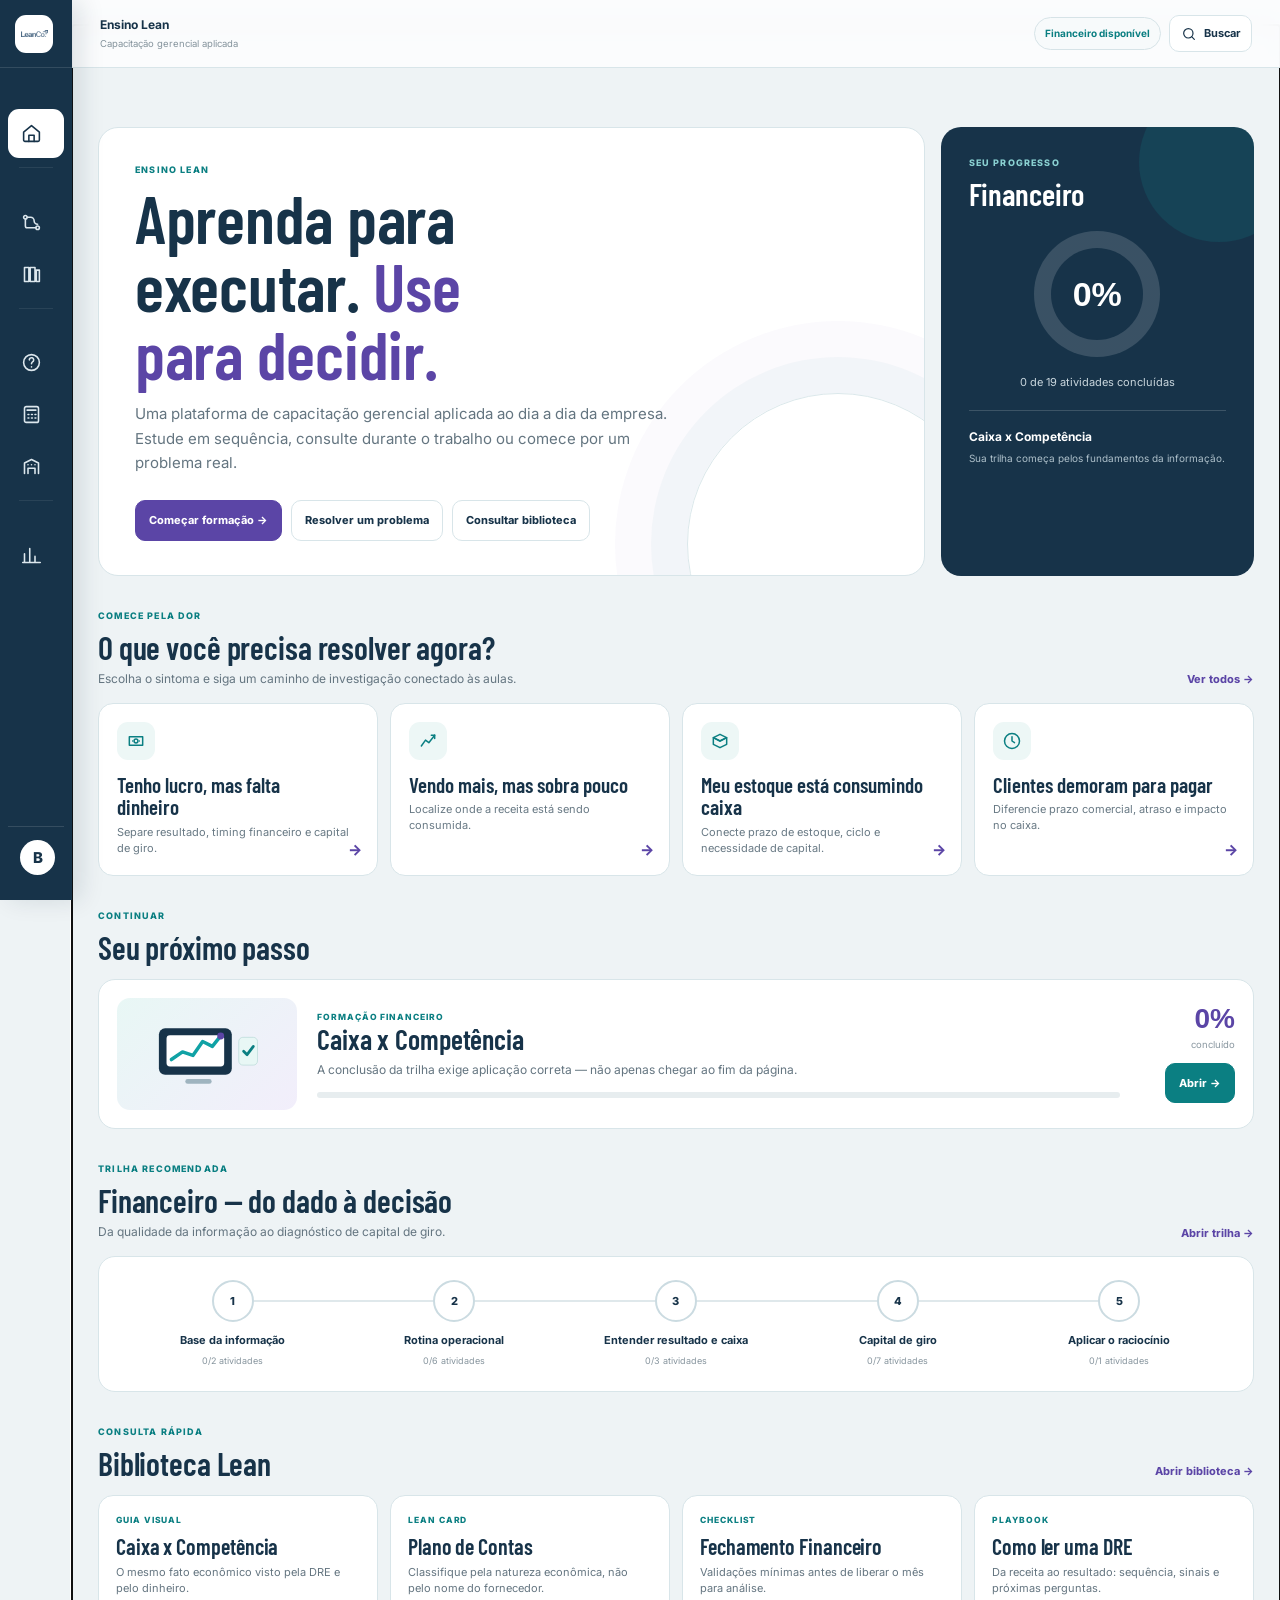
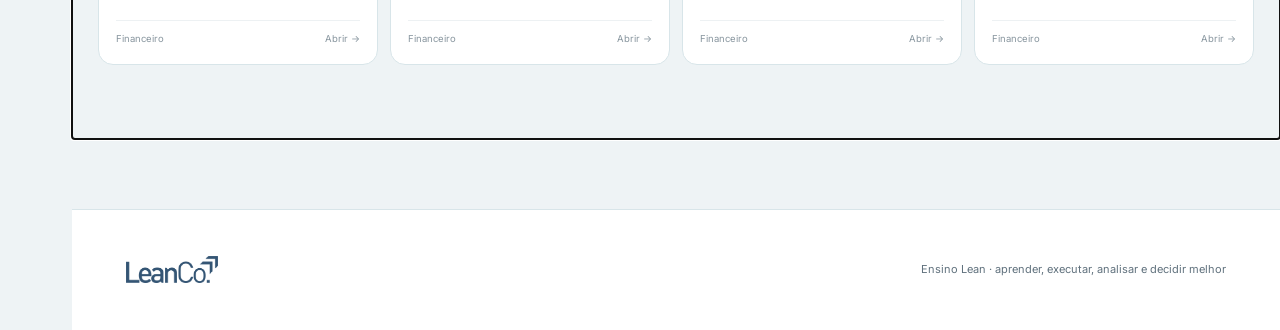
==== commit 4eca8f63: "release: Ensino Lean V10.1 com navegação lateral e arquitetura de ecossistema" ====
--- a/index.html
+++ b/index.html
@@ -5,12 +5,13 @@
   <meta name="viewport" content="width=device-width,initial-scale=1">
   <meta name="theme-color" content="#345574">
   <meta name="description" content="Ensino Lean — capacitação e apoio à gestão para clientes Lean Company.">
-  <title>Ensino Lean V10 | Lean Company</title>
+  <title>Ensino Lean V10.1 | Lean Company</title>
   <link rel="preconnect" href="https://fonts.googleapis.com">
   <link rel="preconnect" href="https://fonts.gstatic.com" crossorigin>
   <link href="https://fonts.googleapis.com/css2?family=Barlow+Condensed:wght@500;600;700&family=Inter:wght@400;500;600;700&display=swap" rel="stylesheet">
   <link rel="stylesheet" href="assets/styles.css">\n  <link rel="stylesheet" href="assets/v9.css">
   <link rel="stylesheet" href="assets/manual-v10.css">
+  <link rel="stylesheet" href="assets/ecosystem-v101.css">
 </head>
 <body>
   <a class="skip-link" href="#app">Pular para o conteúdo</a>
@@ -72,5 +73,6 @@
   <script src="data/content.js"></script>
   <script src="assets/app.js"></script>
   <script src="assets/manual-v10.js"></script>
+  <script src="assets/ecosystem-v101.js"></script>
 </body>
 </html>
--- a/assets/ecosystem-v101.css
+++ b/assets/ecosystem-v101.css
@@ -0,0 +1,287 @@
+/* Ensino Lean V10.1 — arquitetura de ecossistema + linguagem visual do Manual */
+body.manual-v101{
+  background:#eef3f5;
+  --eco-side:#173349;
+  --eco-side-2:#10283a;
+  --eco-teal:#0b7f82;
+  --eco-purple:#5b45a6;
+  --eco-line:#d8e5e9;
+  --eco-paper:#fbfcfd;
+  --eco-muted:#647580;
+}
+body.manual-v101 .header{display:none!important}
+body.manual-v101 #app{margin-left:72px;padding-top:68px;min-height:100vh;transition:margin .2s ease}
+body.manual-v101 footer{margin-left:72px}
+body.manual-v101 .page-hero{margin-top:0}
+
+.eco-sidebar{
+  position:fixed;z-index:88;inset:0 auto 0 0;width:72px;background:var(--eco-side);
+  color:#fff;overflow:hidden;transition:width .22s ease;box-shadow:9px 0 24px rgba(16,40,58,.12)
+}
+.eco-sidebar:hover{width:244px}
+.eco-brand{
+  height:68px;display:flex;align-items:center;gap:12px;padding:0 15px;border-bottom:1px solid rgba(255,255,255,.12);
+  white-space:nowrap
+}
+.eco-brand-box{width:38px;height:38px;flex:0 0 38px;border-radius:11px;background:#fff;display:grid;place-items:center}
+.eco-brand-box img{max-width:27px;max-height:28px;object-fit:contain}
+.eco-brand-fallback{font:800 20px/1 var(--title);color:var(--eco-side)}
+.eco-brand-title{font:600 21px/1 var(--title);opacity:0;transform:translateX(-4px);transition:.16s}
+.eco-sidebar:hover .eco-brand-title{opacity:1;transform:none}
+.eco-nav{padding:12px 8px 110px;overflow-y:auto;height:calc(100vh - 68px)}
+.eco-nav-group{margin:11px 0 5px;padding:0 13px;font-size:8px;text-transform:uppercase;letter-spacing:.13em;color:#89a0b0;white-space:nowrap;opacity:0;transition:.14s}
+.eco-sidebar:hover .eco-nav-group{opacity:1}
+.eco-nav-sep{height:1px;background:rgba(255,255,255,.08);margin:9px 11px}
+.eco-nav a{
+  height:49px;display:flex;align-items:center;gap:14px;padding:0 13px;margin:3px 0;border-radius:11px;
+  color:#dce7ed;white-space:nowrap;transition:.16s
+}
+.eco-nav a:hover{background:rgba(255,255,255,.08);color:#fff}
+.eco-nav a.active{background:#fff;color:var(--eco-side)}
+.eco-nav svg{width:21px;height:21px;flex:0 0 21px}
+.eco-nav-label{font-size:13px;font-weight:650;opacity:0;transition:.12s}
+.eco-sidebar:hover .eco-nav-label{opacity:1}
+.eco-profile{
+  position:absolute;left:8px;right:8px;bottom:12px;display:flex;align-items:center;gap:12px;padding:11px 12px;
+  border-top:1px solid rgba(255,255,255,.13);white-space:nowrap
+}
+.eco-avatar{width:35px;height:35px;border-radius:50%;flex:0 0 35px;background:#fff;color:var(--eco-side);display:grid;place-items:center;font-weight:800}
+.eco-profile-copy{opacity:0;transition:.14s}
+.eco-sidebar:hover .eco-profile-copy{opacity:1}
+.eco-profile-copy strong{display:block;color:#fff;font-size:12px}
+.eco-profile-copy span{display:block;color:#aabdc8;font-size:10px;margin-top:2px}
+
+.eco-topbar{
+  position:fixed;z-index:82;top:0;left:72px;right:0;height:68px;background:rgba(251,252,253,.96);
+  backdrop-filter:blur(12px);border-bottom:1px solid var(--eco-line);display:flex;align-items:center;justify-content:space-between;
+  gap:20px;padding:0 28px
+}
+.eco-top-left{display:flex;align-items:center;gap:11px;min-width:0}
+.eco-mobile-menu{display:none;width:36px;height:36px;border:1px solid var(--eco-line);background:#fff;border-radius:10px;color:var(--eco-side)}
+.eco-crumb{min-width:0}
+.eco-crumb strong{display:block;font-size:12px;color:var(--eco-side);white-space:nowrap;overflow:hidden;text-overflow:ellipsis}
+.eco-crumb span{display:block;font-size:9.5px;color:#84939c;margin-top:1px;white-space:nowrap;overflow:hidden;text-overflow:ellipsis}
+.eco-top-actions{display:flex;align-items:center;gap:8px}
+.eco-context-pill{border:1px solid #d6e3e7;background:#f7fafb;border-radius:999px;padding:7px 10px;font-size:10px;color:var(--eco-teal);font-weight:700}
+.eco-top-btn{border:1px solid var(--eco-line);background:#fff;border-radius:10px;padding:8px 11px;color:var(--eco-side);font-size:11px;font-weight:700;display:flex;align-items:center;gap:7px}
+.eco-top-btn svg{width:16px;height:16px}
+.eco-scrim{display:none}
+
+.eco-view{width:min(1320px,calc(100% - 52px));margin:auto;padding:34px 0 74px}
+.eco-page-head{display:flex;align-items:end;justify-content:space-between;gap:22px;margin-bottom:20px}
+.eco-page-head-copy{max-width:820px}
+.eco-kicker{font-size:9px;text-transform:uppercase;letter-spacing:.13em;color:var(--eco-teal);font-weight:800;margin-bottom:7px}
+.eco-page-head h1{font-size:clamp(42px,5vw,62px);line-height:1.01;color:var(--eco-side)}
+.eco-page-head p{font-size:14px;line-height:1.6;color:var(--eco-muted);margin-top:9px;max-width:70ch}
+.eco-page-actions{display:flex;gap:8px;flex-wrap:wrap}
+.eco-btn{border:1px solid var(--eco-line);background:#fff;color:var(--eco-side);border-radius:10px;padding:10px 13px;font-size:11px;font-weight:750;display:inline-flex;align-items:center;justify-content:center;gap:7px}
+.eco-btn.primary{background:var(--eco-purple);border-color:var(--eco-purple);color:#fff}
+.eco-btn.teal{background:var(--eco-teal);border-color:var(--eco-teal);color:#fff}
+.eco-btn:hover{transform:translateY(-1px)}
+.eco-btn[disabled]{opacity:.5;cursor:not-allowed;transform:none}
+
+.eco-dashboard-hero{display:grid;grid-template-columns:minmax(0,1.45fr) minmax(280px,.55fr);gap:16px}
+.eco-hero-main{
+  min-height:315px;background:#fff;border:1px solid var(--eco-line);border-radius:20px;padding:34px 36px;position:relative;overflow:hidden
+}
+.eco-hero-main:after{content:"";position:absolute;right:-65px;bottom:-120px;width:300px;height:300px;border-radius:50%;border:1px solid #dbe8eb;box-shadow:0 0 0 36px rgba(11,127,130,.035),0 0 0 72px rgba(91,69,166,.025)}
+.eco-hero-main>*{position:relative;z-index:1}
+.eco-hero-main h1{font-size:clamp(46px,5.3vw,68px);line-height:1;max-width:13ch}
+.eco-hero-main h1 span{color:var(--eco-purple)}
+.eco-hero-main p{font-size:15px;line-height:1.65;color:var(--eco-muted);max-width:62ch;margin-top:14px}
+.eco-hero-actions{display:flex;gap:9px;flex-wrap:wrap;margin-top:24px}
+.eco-progress-card{
+  background:var(--eco-side);color:#fff;border-radius:20px;padding:28px;position:relative;overflow:hidden
+}
+.eco-progress-card:after{content:"";position:absolute;right:-45px;top:-45px;width:160px;height:160px;border-radius:50%;background:rgba(16,162,165,.14)}
+.eco-progress-card .eco-kicker{color:#8ad1d2}
+.eco-progress-card h2{color:#fff;font-size:31px}
+.eco-ring{--eco-p:0deg;width:126px;height:126px;border-radius:50%;margin:20px auto 16px;background:conic-gradient(#fff 0 var(--eco-p),rgba(255,255,255,.15) var(--eco-p) 360deg);display:grid;place-items:center;position:relative}
+.eco-ring:after{content:"";position:absolute;width:92px;height:92px;border-radius:50%;background:var(--eco-side)}
+.eco-ring b{position:relative;z-index:1;color:#fff;font:700 34px/1 var(--title)}
+.eco-progress-card p{color:#c9d6dd;font-size:11px;text-align:center}
+.eco-resume{border-top:1px solid rgba(255,255,255,.16);margin-top:18px;padding-top:16px}
+.eco-resume strong{display:block;color:#fff;font-size:12px}
+.eco-resume span{display:block;color:#aec0ca;font-size:10px;margin-top:3px}
+
+.eco-section{margin-top:32px}
+.eco-section-head{display:flex;align-items:end;justify-content:space-between;gap:20px;margin-bottom:14px}
+.eco-section-head h2{font-size:32px;color:var(--eco-side)}
+.eco-section-head p{font-size:12px;color:var(--eco-muted);margin-top:4px}
+.eco-link{font-size:11px;color:var(--eco-purple);font-weight:750}
+.eco-grid-4{display:grid;grid-template-columns:repeat(4,1fr);gap:12px}
+.eco-grid-3{display:grid;grid-template-columns:repeat(3,1fr);gap:14px}
+.eco-grid-2{display:grid;grid-template-columns:repeat(2,1fr);gap:16px}
+
+.eco-problem{
+  display:block;background:#fff;border:1px solid var(--eco-line);border-radius:15px;padding:18px;min-height:158px;position:relative;transition:.16s
+}
+.eco-problem:hover{transform:translateY(-2px);box-shadow:0 12px 28px rgba(23,51,73,.07);border-color:#c4d8df}
+.eco-problem-icon{width:38px;height:38px;border-radius:11px;background:#edf7f6;color:var(--eco-teal);display:grid;place-items:center;margin-bottom:14px}
+.eco-problem-icon svg{width:20px;height:20px}
+.eco-problem strong{display:block;font:600 21px/1.08 var(--title);color:var(--eco-side);padding-right:18px}
+.eco-problem p{font-size:11px;line-height:1.45;color:#687984;margin-top:6px}
+.eco-problem-arrow{position:absolute;right:15px;bottom:13px;color:var(--eco-purple);font-weight:800}
+
+.eco-continue{
+  background:#fff;border:1px solid var(--eco-line);border-radius:17px;padding:18px;display:grid;grid-template-columns:180px 1fr auto;gap:20px;align-items:center
+}
+.eco-continue-visual{height:112px;border-radius:13px;background:linear-gradient(135deg,#e8f7f5,#f2eefb);display:grid;place-items:center;overflow:hidden}
+.eco-continue-visual svg{width:125px;height:86px}
+.eco-continue h3{font-size:28px;color:var(--eco-side)}
+.eco-continue p{font-size:12px;line-height:1.5;color:var(--eco-muted);margin-top:5px;max-width:65ch}
+.eco-mini-progress{height:6px;border-radius:999px;background:#e7edef;margin-top:13px;overflow:hidden}
+.eco-mini-progress span{display:block;height:100%;border-radius:999px;background:linear-gradient(90deg,var(--eco-teal),var(--eco-purple))}
+.eco-continue-meta{text-align:right;min-width:95px}
+.eco-continue-meta b{display:block;font:700 28px/1 var(--title);color:var(--eco-purple)}
+.eco-continue-meta span{display:block;font-size:9.5px;color:#88969f;margin-top:4px}
+
+.eco-roadmap{background:#fff;border:1px solid var(--eco-line);border-radius:17px;padding:23px}
+.eco-roadmap-line{display:grid;grid-template-columns:repeat(5,1fr);gap:0;position:relative}
+.eco-roadmap-line:before{content:"";position:absolute;left:9%;right:9%;top:20px;height:2px;background:#dfe8eb}
+.eco-road-step{text-align:center;padding:0 8px;position:relative}
+.eco-road-dot{width:42px;height:42px;border-radius:50%;border:2px solid #cbdbe1;background:#fff;display:grid;place-items:center;margin:0 auto 9px;position:relative;z-index:1;font-size:11px;font-weight:800;color:var(--eco-side)}
+.eco-road-step.done .eco-road-dot{background:var(--eco-teal);border-color:var(--eco-teal);color:#fff}
+.eco-road-step.current .eco-road-dot{border:5px solid #dcd4f2;color:var(--eco-purple)}
+.eco-road-step strong{display:block;font-size:11px;color:var(--eco-side)}
+.eco-road-step span{display:block;font-size:9px;color:#87959e;margin-top:3px}
+
+.eco-resource{
+  background:#fff;border:1px solid var(--eco-line);border-radius:15px;padding:17px;display:flex;flex-direction:column;min-height:170px;transition:.16s
+}
+.eco-resource:hover{transform:translateY(-2px);box-shadow:0 10px 25px rgba(23,51,73,.06)}
+.eco-type{font-size:8.5px;text-transform:uppercase;letter-spacing:.11em;color:var(--eco-teal);font-weight:800}
+.eco-resource h3{font-size:22px;color:var(--eco-side);margin-top:7px}
+.eco-resource p{font-size:11px;line-height:1.45;color:var(--eco-muted);margin-top:6px}
+.eco-resource-foot{margin-top:auto;border-top:1px solid #edf1f3;padding-top:10px;display:flex;justify-content:space-between;gap:8px;font-size:9.5px;color:#86949d}
+
+.eco-trail-grid{display:grid;grid-template-columns:1.25fr repeat(2,.75fr);gap:14px}
+.eco-trail-card{background:#fff;border:1px solid var(--eco-line);border-radius:17px;padding:22px;min-height:250px;display:flex;flex-direction:column}
+.eco-trail-card.featured{background:var(--eco-side);border-color:var(--eco-side);color:#fff}
+.eco-trail-card h3{font-size:29px;margin-top:7px}
+.eco-trail-card.featured h3{color:#fff;font-size:34px}
+.eco-trail-card p{font-size:12px;line-height:1.5;color:#687984;margin-top:7px}
+.eco-trail-card.featured p{color:#c5d4dc}
+.eco-trail-meta{display:flex;gap:12px;flex-wrap:wrap;margin-top:15px;font-size:9.5px;color:#85929a}
+.featured .eco-trail-meta{color:#bdd0da}
+.eco-trail-card .eco-btn{margin-top:auto;align-self:flex-start}
+.eco-coming{display:inline-flex;width:max-content;margin-top:auto;border-radius:999px;background:#f1f4f6;padding:6px 9px;color:#87949c;font-size:9px;font-weight:750}
+
+.eco-diagnosis-layout{display:grid;grid-template-columns:minmax(0,1fr) 350px;gap:16px;align-items:start}
+.eco-diagnosis-side{position:sticky;top:90px;background:var(--eco-side);border-radius:18px;padding:22px;color:#fff}
+.eco-diagnosis-side .eco-kicker{color:#8ad1d2}
+.eco-diagnosis-side h2{color:#fff;font-size:29px}
+.eco-diagnosis-side p{font-size:11px;line-height:1.5;color:#c7d5dd;margin-top:7px}
+.eco-diagnosis-steps{display:grid;gap:9px;margin-top:16px}
+.eco-diagnosis-step{display:grid;grid-template-columns:28px 1fr;gap:9px;align-items:start}
+.eco-diagnosis-step .n{width:27px;height:27px;border-radius:50%;background:#fff;color:var(--eco-side);display:grid;place-items:center;font-size:10px;font-weight:800}
+.eco-diagnosis-step strong{color:#fff;font-size:10.5px}.eco-diagnosis-step span{display:block;color:#aebfc8;font-size:9.5px;margin-top:2px;line-height:1.35}
+.eco-diagnosis-side .eco-btn{margin-top:17px;width:100%}
+.eco-problem-choice.active{border:2px solid var(--eco-purple);padding:17px}
+
+.eco-library-toolbar{display:flex;gap:10px;align-items:center;margin:16px 0}
+.eco-library-search{flex:1;border:1px solid var(--eco-line);background:#fff;border-radius:11px;padding:11px 12px;outline:0}
+.eco-filters{display:flex;gap:6px;flex-wrap:wrap}
+.eco-filter{border:1px solid var(--eco-line);background:#fff;color:#647580;border-radius:999px;padding:8px 10px;font-size:9.5px;font-weight:700}
+.eco-filter.active{background:var(--eco-side);border-color:var(--eco-side);color:#fff}
+.eco-library-card{background:#fff;border:1px solid var(--eco-line);border-radius:16px;overflow:hidden;display:flex;flex-direction:column}
+.eco-library-cover{height:128px;background:linear-gradient(145deg,#edf7f6,#f4f1fb);display:grid;place-items:center;border-bottom:1px solid var(--eco-line);position:relative}
+.eco-library-cover svg{width:112px;height:82px}
+.eco-library-badge{position:absolute;top:10px;left:10px;background:#fff;border:1px solid var(--eco-line);border-radius:999px;padding:5px 7px;font-size:8px;text-transform:uppercase;letter-spacing:.08em;color:var(--eco-purple);font-weight:800}
+.eco-library-body{padding:16px;display:flex;flex-direction:column;flex:1}
+.eco-library-body h3{font-size:22px;color:var(--eco-side);margin-top:6px}
+.eco-library-body p{font-size:11px;color:var(--eco-muted);line-height:1.45;margin-top:5px}
+.eco-library-foot{margin-top:auto;padding-top:11px;border-top:1px solid #edf1f3;display:flex;justify-content:space-between;gap:8px;font-size:9px;color:#87959e}
+
+.eco-sim-card{background:#fff;border:1px solid var(--eco-line);border-radius:18px;padding:22px}
+.eco-sim-card h2{font-size:30px;color:var(--eco-side)}
+.eco-sim-card>p{font-size:11.5px;line-height:1.5;color:var(--eco-muted);margin-top:6px}
+.eco-fields{display:grid;grid-template-columns:1fr 1fr;gap:10px;margin-top:17px}
+.eco-field label{display:block;font-size:9.5px;color:#71818a;margin-bottom:4px}
+.eco-field input{width:100%;border:1px solid var(--eco-line);border-radius:9px;padding:10px 11px;outline:0}
+.eco-field input:focus{border-color:#91bfc1;box-shadow:0 0 0 3px rgba(11,127,130,.08)}
+.eco-sim-result{background:var(--eco-side);color:#fff;border-radius:14px;padding:18px;margin-top:16px}
+.eco-sim-result-grid{display:grid;grid-template-columns:1fr 1fr;gap:12px}
+.eco-sim-result small{display:block;color:#acc0cb;font-size:8.5px;text-transform:uppercase;letter-spacing:.06em}
+.eco-sim-result b{display:block;color:#fff;font:700 29px/1 var(--title);margin-top:4px}
+.eco-insight{margin-top:13px;background:#edf7f6;border:1px solid #cfe8e5;border-radius:12px;padding:12px 13px;font-size:10.5px;line-height:1.45;color:#485b66}
+
+.eco-case-feature{display:grid;grid-template-columns:minmax(0,1.35fr) minmax(280px,.65fr);gap:15px}
+.eco-case-main{background:#fff;border:1px solid var(--eco-line);border-radius:18px;padding:23px}
+.eco-case-head{display:flex;align-items:center;gap:12px}
+.eco-case-badge{width:48px;height:48px;border-radius:13px;background:#edf7f6;color:var(--eco-teal);display:grid;place-items:center;font:700 20px/1 var(--title)}
+.eco-case-head h2{font-size:31px;color:var(--eco-side)}
+.eco-case-metrics{display:grid;grid-template-columns:repeat(4,1fr);gap:8px;margin-top:17px}
+.eco-case-metric{background:#f7f9fa;border:1px solid #edf1f3;border-radius:10px;padding:11px}
+.eco-case-metric b{display:block;font-size:15px;color:var(--eco-purple)}.eco-case-metric span{display:block;font-size:8.5px;color:#81909a;margin-top:2px}
+.eco-case-challenge{margin-top:14px;border-top:1px solid var(--eco-line);padding-top:13px;font-size:11px;line-height:1.5;color:#61727d}
+.eco-case-actions{display:flex;gap:8px;flex-wrap:wrap;margin-top:15px}
+.eco-case-side{background:var(--eco-side);color:#fff;border-radius:18px;padding:22px}
+.eco-case-side h3{font-size:25px;color:#fff}.eco-case-side p{font-size:11px;line-height:1.5;color:#c6d4dc;margin-top:7px}
+.eco-case-side ul{padding-left:17px;color:#c6d4dc;font-size:10.5px;line-height:1.55}
+
+.eco-progress-layout{display:grid;grid-template-columns:310px 1fr;gap:16px}
+.eco-progress-summary{background:var(--eco-side);color:#fff;border-radius:18px;padding:23px}
+.eco-progress-summary h2{font-size:31px;color:#fff}
+.eco-progress-summary p{font-size:11px;line-height:1.5;color:#c4d3dc;margin-top:7px}
+.eco-progress-summary .eco-ring{margin-top:24px}
+.eco-knowledge{background:#fff;border:1px solid var(--eco-line);border-radius:18px;padding:22px}
+.eco-knowledge h2{font-size:31px;color:var(--eco-side)}
+.eco-stage-progress{margin-top:14px;display:grid;gap:9px}
+.eco-stage-row{display:grid;grid-template-columns:1fr 140px auto;gap:12px;align-items:center;border-top:1px solid #edf1f3;padding-top:10px}
+.eco-stage-row:first-child{border-top:0;padding-top:0}
+.eco-stage-row strong{font-size:11px;color:var(--eco-side)}
+.eco-stage-row span{font-size:9px;color:#83919a}
+.eco-stage-bar{height:6px;background:#e7edef;border-radius:999px;overflow:hidden}.eco-stage-bar i{display:block;height:100%;background:linear-gradient(90deg,var(--eco-teal),var(--eco-purple));border-radius:999px}
+.eco-competencies{display:grid;grid-template-columns:repeat(3,1fr);gap:9px;margin-top:17px}
+.eco-competency{border:1px solid var(--eco-line);border-radius:12px;padding:12px;background:#fbfcfd}
+.eco-competency strong{display:block;font-size:10.5px;color:var(--eco-side)}
+.eco-competency span{display:block;font-size:9px;color:#81909a;margin-top:4px}
+.eco-competency .bar{height:4px;background:#e7edef;border-radius:999px;margin-top:9px;overflow:hidden}.eco-competency .bar i{display:block;height:100%;background:var(--eco-teal)}
+
+.eco-empty{grid-column:1/-1;background:#fff;border:1px dashed #cbd9df;border-radius:14px;padding:28px;text-align:center;color:#778891;font-size:12px}
+
+body.manual-v101 .finance-wrap{max-width:1080px}
+body.manual-v101 .article-shell{max-width:980px}
+body.manual-v101 .page-hero .shell{width:min(1100px,calc(100% - 44px))}
+body.manual-v101 .learning-strip .shell{width:min(1100px,calc(100% - 44px))}
+body.manual-v101 .course-page{width:min(1080px,calc(100% - 44px))}
+body.manual-v101 .footer .shell{width:min(1100px,calc(100% - 44px))}
+
+@media(max-width:1120px){
+  .eco-grid-4{grid-template-columns:1fr 1fr}
+  .eco-trail-grid{grid-template-columns:1fr 1fr}
+  .eco-trail-card.featured{grid-column:1/-1}
+  .eco-dashboard-hero,.eco-case-feature,.eco-diagnosis-layout,.eco-progress-layout{grid-template-columns:1fr}
+  .eco-diagnosis-side{position:static}
+}
+@media(max-width:820px){
+  body.manual-v101 #app,body.manual-v101 footer{margin-left:0}
+  .eco-topbar{left:0;padding:0 14px}
+  .eco-mobile-menu{display:grid;place-items:center}
+  .eco-sidebar{width:252px;transform:translateX(-105%);transition:transform .2s ease}
+  .eco-sidebar:hover{width:252px}
+  .eco-sidebar.mobile-open{transform:none}
+  .eco-sidebar .eco-brand-title,.eco-sidebar .eco-nav-label,.eco-sidebar .eco-nav-group,.eco-sidebar .eco-profile-copy{opacity:1;transform:none}
+  .eco-scrim{position:fixed;z-index:86;inset:0;background:rgba(14,31,43,.35);backdrop-filter:blur(2px)}
+  .eco-scrim.open{display:block}
+  .eco-view{width:min(100% - 24px,1320px);padding-top:22px}
+  .eco-context-pill{display:none}
+  .eco-page-head{align-items:flex-start;flex-direction:column}
+  .eco-continue{grid-template-columns:130px 1fr}.eco-continue-meta{display:none}
+  .eco-case-metrics{grid-template-columns:1fr 1fr}
+  .eco-competencies{grid-template-columns:1fr 1fr}
+}
+@media(max-width:620px){
+  .eco-top-actions .eco-top-btn span{display:none}
+  .eco-dashboard-hero{display:block}.eco-progress-card{margin-top:12px}
+  .eco-hero-main{padding:26px 21px;min-height:auto}.eco-hero-main h1{font-size:42px}
+  .eco-grid-4,.eco-grid-3,.eco-grid-2,.eco-trail-grid,.eco-fields,.eco-sim-result-grid,.eco-competencies{grid-template-columns:1fr}
+  .eco-trail-card.featured{grid-column:auto}
+  .eco-continue{grid-template-columns:1fr}.eco-continue-visual{height:95px}
+  .eco-roadmap-line{grid-template-columns:1fr 1fr;gap:18px}.eco-roadmap-line:before{display:none}
+  .eco-library-toolbar{align-items:stretch;flex-direction:column}
+  .eco-case-metrics{grid-template-columns:1fr 1fr}
+  .eco-stage-row{grid-template-columns:1fr 90px}.eco-stage-row>span{grid-column:1/-1}
+  body.manual-v101 .page-hero .shell,body.manual-v101 .learning-strip .shell,body.manual-v101 .course-page,body.manual-v101 .footer .shell{width:min(100% - 24px,1100px)}
+}
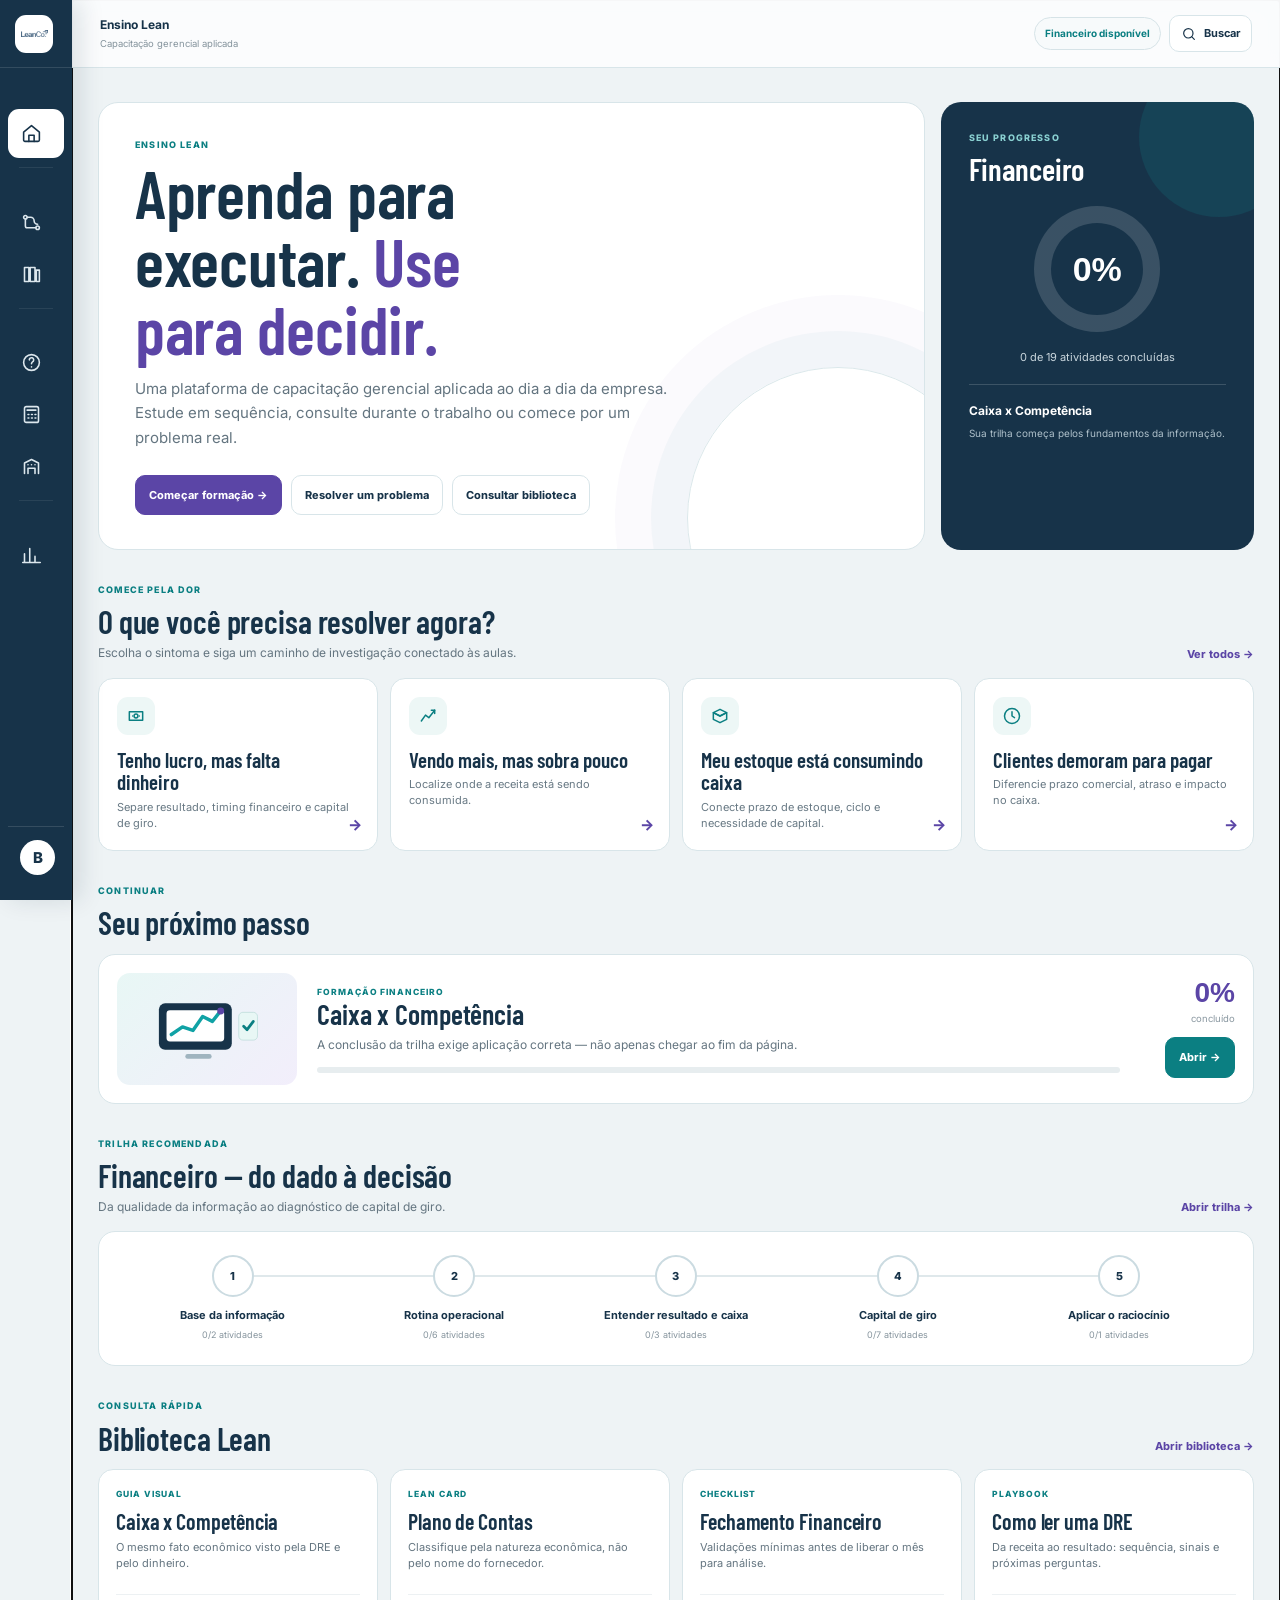
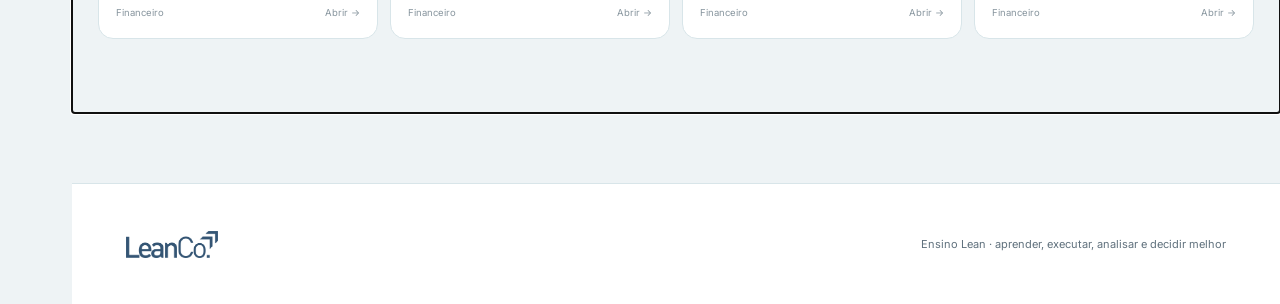
==== commit 9c598daf: "fix: normaliza carregamento de estilos da V10.1" ====
--- a/index.html
+++ b/index.html
@@ -9,7 +9,8 @@
   <link rel="preconnect" href="https://fonts.googleapis.com">
   <link rel="preconnect" href="https://fonts.gstatic.com" crossorigin>
   <link href="https://fonts.googleapis.com/css2?family=Barlow+Condensed:wght@500;600;700&family=Inter:wght@400;500;600;700&display=swap" rel="stylesheet">
-  <link rel="stylesheet" href="assets/styles.css">\n  <link rel="stylesheet" href="assets/v9.css">
+  <link rel="stylesheet" href="assets/styles.css">
+  <link rel="stylesheet" href="assets/v9.css">
   <link rel="stylesheet" href="assets/manual-v10.css">
   <link rel="stylesheet" href="assets/ecosystem-v101.css">
 </head>
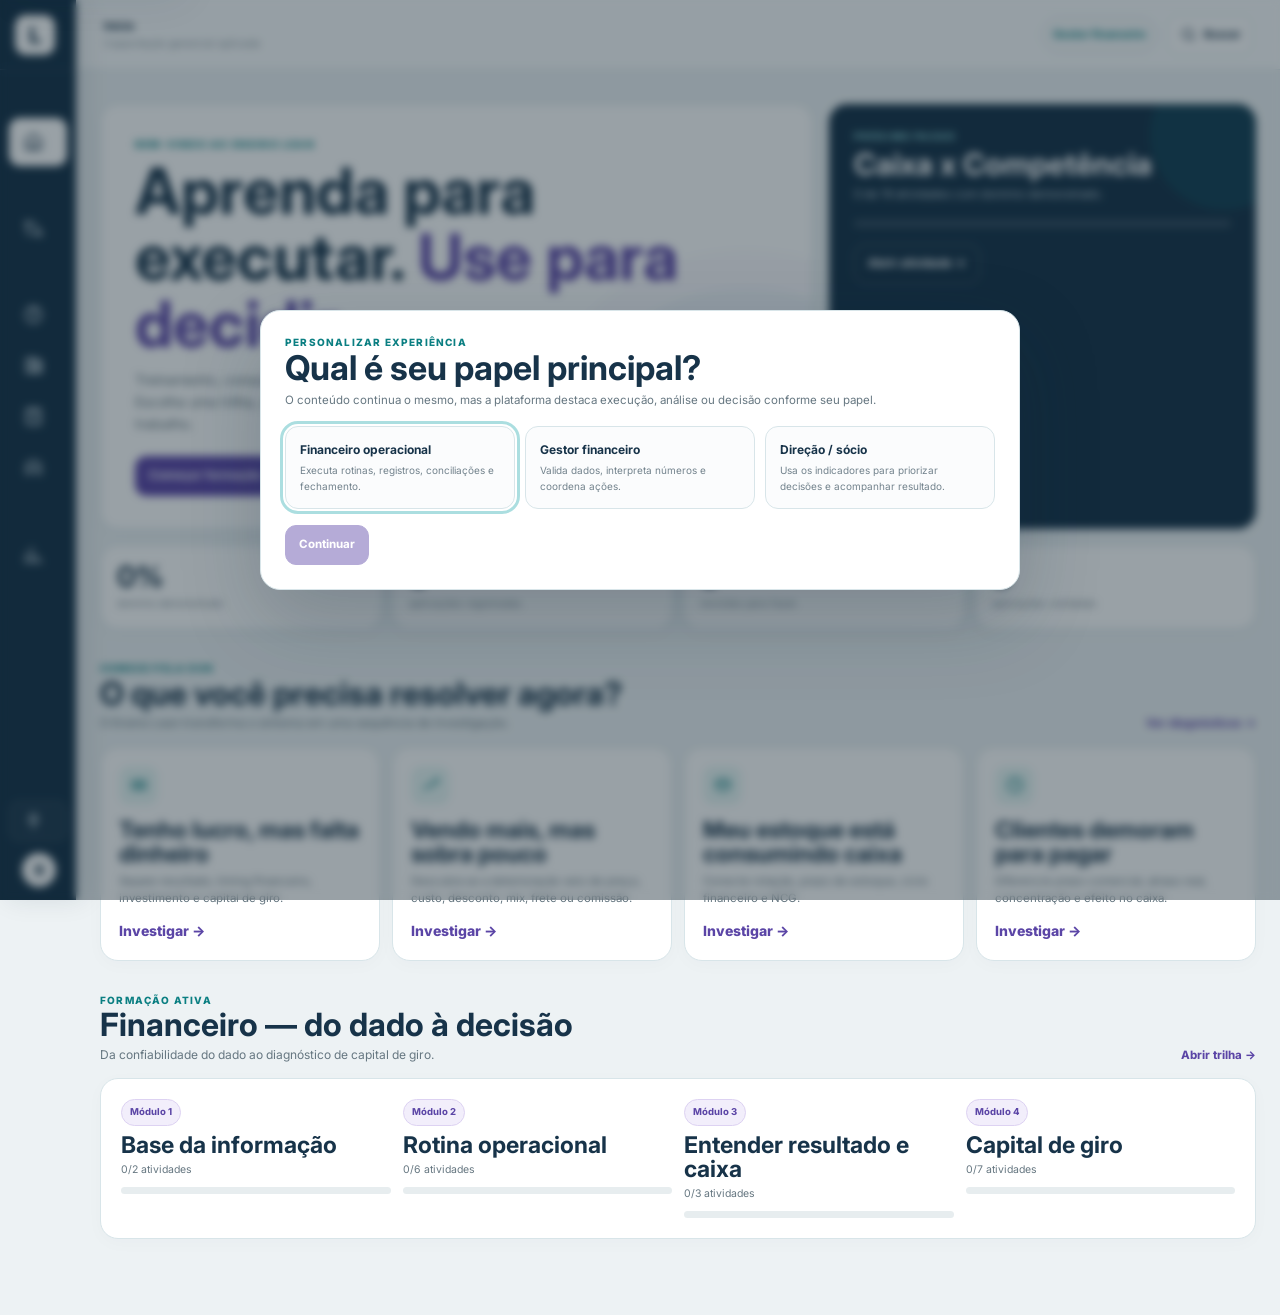
==== commit c62dc03e: "release: publica Ensino Lean V11 consolidada" ====
--- a/index.html
+++ b/index.html
@@ -3,77 +3,18 @@
 <head>
   <meta charset="utf-8">
   <meta name="viewport" content="width=device-width,initial-scale=1">
-  <meta name="theme-color" content="#345574">
-  <meta name="description" content="Ensino Lean — capacitação e apoio à gestão para clientes Lean Company.">
-  <title>Ensino Lean V10.1 | Lean Company</title>
+  <meta name="theme-color" content="#173349">
+  <meta name="description" content="Ensino Lean — capacitação gerencial aplicada para clientes Lean Company.">
+  <title>Ensino Lean V11 | Lean Company</title>
   <link rel="preconnect" href="https://fonts.googleapis.com">
   <link rel="preconnect" href="https://fonts.gstatic.com" crossorigin>
   <link href="https://fonts.googleapis.com/css2?family=Barlow+Condensed:wght@500;600;700&family=Inter:wght@400;500;600;700&display=swap" rel="stylesheet">
-  <link rel="stylesheet" href="assets/styles.css">
-  <link rel="stylesheet" href="assets/v9.css">
-  <link rel="stylesheet" href="assets/manual-v10.css">
-  <link rel="stylesheet" href="assets/ecosystem-v101.css">
+  <link rel="stylesheet" href="assets/v11.css">
 </head>
 <body>
-  <a class="skip-link" href="#app">Pular para o conteúdo</a>
-  <header class="header">
-    <div class="shell header-inner">
-      <a class="brand" href="#home" aria-label="Ensino Lean — Início">
-        <img src="[data-uri]" alt="Lean Company" class="brand-logo">
-        <span class="brand-divider" aria-hidden="true"></span>
-        <span class="brand-label">ENSINO</span>
-      </a>
-      <nav class="nav" aria-label="Navegação principal">
-        <a href="#home">Início</a>
-        <a href="#financeiro">Trilha Financeiro</a>
-        <a href="#diagnostico/caixa-ruim">Resolver um problema</a>
-        <button id="openSearch" class="nav-search" type="button">Buscar <span aria-hidden="true">/</span></button>
-      </nav>
-      <button id="mobileMenuBtn" class="mobile-menu-btn" type="button" aria-expanded="false" aria-controls="mobileNav">Menu</button>
-    </div>
-    <nav id="mobileNav" class="mobile-nav" aria-label="Navegação mobile">
-      <div class="shell">
-        <a href="#home">Início</a>
-        <a href="#financeiro">Trilha Financeiro</a>
-        <a href="#diagnostico/caixa-ruim">Resolver um problema</a>
-        <button id="mobileSearch" type="button">Buscar</button>
-      </div>
-    </nav>
-  </header>
-
-  <main id="app" tabindex="-1"></main>
-
-  <footer class="footer">
-    <div class="shell footer-inner">
-      <img src="[data-uri]" alt="Lean Company" class="footer-logo">
-      <p>Ensino Lean · aprender, executar, analisar e decidir melhor</p>
-    </div>
-  </footer>
-
-  <div id="searchOverlay" class="overlay" aria-hidden="true">
-    <div class="modal" role="dialog" aria-modal="true" aria-labelledby="searchTitle">
-      <div class="modal-head">
-        <div>
-          <span class="eyebrow">Busca</span>
-          <h2 id="searchTitle">O que você quer entender ou resolver?</h2>
-          <p>Pesquise um termo ou escreva a dúvida como ela aparece no dia a dia.</p>
-        </div>
-        <button id="closeSearch" class="close" type="button" aria-label="Fechar busca">×</button>
-      </div>
-      <form id="searchForm" class="searchbar searchbar-modal" role="search">
-        <label class="sr-only" for="searchInput">Buscar no Ensino Lean</label>
-        <input id="searchInput" placeholder="Ex.: cliente demora a pagar; onde lançar uma despesa; vendo mais e falta dinheiro">
-        <button class="btn primary" type="submit">Buscar</button>
-      </form>
-      <div id="searchResults" class="search-results"></div>
-    </div>
-  </div>
-
-  <div id="termPopover" class="term-popover hidden" role="dialog" aria-live="polite"></div>
-
+  <div id="root"></div>
   <script src="data/content.js"></script>
-  <script src="assets/app.js"></script>
-  <script src="assets/manual-v10.js"></script>
-  <script src="assets/ecosystem-v101.js"></script>
+  <script src="data/product-v11.js"></script>
+  <script src="assets/v11.js"></script>
 </body>
-</html>+</html>
--- a/assets/v11.css
+++ b/assets/v11.css
@@ -0,0 +1,245 @@
+:root{
+  --navy:#173349;--navy2:#10283a;--teal:#0b7f82;--teal2:#10a2a5;--purple:#5b45a6;--purple2:#7a63c5;
+  --mint:#e8f7f5;--lav:#f2eefb;--orange:#e6a13a;--red:#c64f4f;--green:#2f8d62;--blue:#2e75a7;
+  --paper:#fbfcfd;--bg:#edf2f4;--ink:#21313c;--muted:#667781;--line:#d8e5e9;--soft:#f4f7f8;
+  --shadow:0 16px 42px rgba(23,51,73,.08);--shadow2:0 8px 24px rgba(23,51,73,.06);
+  --radius:18px;--radius-sm:12px;--sidebar:76px;
+  --title:"Barlow Condensed",Inter,Arial,sans-serif;--body:Inter,Arial,sans-serif
+}
+*{box-sizing:border-box}
+html{scroll-behavior:smooth}
+body{margin:0;background:var(--bg);color:var(--ink);font-family:var(--body);font-size:14px;line-height:1.55}
+a{color:inherit;text-decoration:none}
+button,input,select,textarea{font:inherit}
+button{cursor:pointer}
+img,svg{display:block;max-width:100%}
+h1,h2,h3,h4,p{margin:0}
+h1,h2,h3,h4{font-family:var(--title);color:var(--navy);line-height:1.04}
+:focus-visible{outline:3px solid rgba(16,162,165,.35);outline-offset:2px}
+.skip{position:fixed;left:12px;top:-60px;z-index:999;background:#fff;padding:10px 14px;border-radius:8px;box-shadow:var(--shadow)}
+.skip:focus{top:12px}
+.hidden{display:none!important}
+
+/* app shell */
+.app{min-height:100vh}
+.sidebar{position:fixed;z-index:100;inset:0 auto 0 0;width:var(--sidebar);background:var(--navy);color:#fff;overflow:visible;transition:width .2s ease;box-shadow:8px 0 24px rgba(16,40,58,.1)}
+.sidebar.open,.sidebar:hover{width:248px}
+.sidebar.pinned{width:248px}
+.brand{height:70px;border-bottom:1px solid rgba(255,255,255,.12);display:flex;align-items:center;gap:12px;padding:0 15px;white-space:nowrap}
+.brand-mark{width:40px;height:40px;flex:0 0 40px;border-radius:11px;background:#fff;display:grid;place-items:center;color:var(--navy);font:800 22px/1 var(--title)}
+.brand-copy{opacity:0;transform:translateX(-4px);transition:.15s;overflow:hidden}
+.sidebar.open .brand-copy,.sidebar:hover .brand-copy,.sidebar.pinned .brand-copy{opacity:1;transform:none}
+.brand-copy strong{display:block;color:#fff;font:600 21px/1 var(--title)}
+.brand-copy span{display:block;color:#a9bcc7;font-size:11px;margin-top:3px}
+.nav{height:calc(100vh - 150px);padding:12px 9px;overflow-y:auto;overflow-x:hidden}
+.nav-group{font-size:10px;text-transform:uppercase;letter-spacing:.12em;color:#89a0b0;padding:12px 13px 5px;opacity:0;white-space:nowrap;transition:.12s}
+.sidebar.open .nav-group,.sidebar:hover .nav-group,.sidebar.pinned .nav-group{opacity:1}
+.nav a{height:48px;border-radius:11px;display:flex;align-items:center;gap:13px;padding:0 14px;margin:3px 0;color:#dce7ed;position:relative;white-space:nowrap}
+.nav a:hover{background:rgba(255,255,255,.08);color:#fff}
+.nav a[aria-current="page"]{background:#fff;color:var(--navy)}
+.nav svg{width:21px;height:21px;flex:0 0 21px}
+.nav-label{opacity:0;transition:.12s;font-weight:650}
+.sidebar.open .nav-label,.sidebar:hover .nav-label,.sidebar.pinned .nav-label{opacity:1}
+.nav-tip{position:absolute;left:64px;top:50%;transform:translateY(-50%) translateX(-4px);background:var(--navy2);color:#fff;padding:7px 9px;border-radius:8px;font-size:11px;opacity:0;pointer-events:none;white-space:nowrap;box-shadow:var(--shadow2);transition:.12s}
+.sidebar:not(.open):not(.pinned) .nav a:focus-visible .nav-tip,.sidebar:not(.open):not(.pinned) .nav a:hover .nav-tip{opacity:1;transform:translateY(-50%) translateX(0)}
+.sidebar-footer{position:absolute;bottom:0;left:0;right:0;padding:10px 9px 12px;background:linear-gradient(180deg,transparent,var(--navy) 18%)}
+.sidebar-toggle{width:100%;height:40px;border:1px solid rgba(255,255,255,.13);background:rgba(255,255,255,.04);color:#dce7ed;border-radius:10px;display:flex;align-items:center;gap:12px;padding:0 14px}
+.sidebar-toggle svg{width:19px;flex:0 0 19px}.sidebar-toggle span{opacity:0;white-space:nowrap}
+.sidebar.open .sidebar-toggle span,.sidebar:hover .sidebar-toggle span,.sidebar.pinned .sidebar-toggle span{opacity:1}
+.profile-mini{display:flex;align-items:center;gap:11px;padding:11px 13px 0;white-space:nowrap}
+.avatar{width:34px;height:34px;border-radius:50%;flex:0 0 34px;background:#fff;color:var(--navy);display:grid;place-items:center;font-weight:800}
+.profile-copy{opacity:0;overflow:hidden;transition:.12s}
+.sidebar.open .profile-copy,.sidebar:hover .profile-copy,.sidebar.pinned .profile-copy{opacity:1}
+.profile-copy strong{display:block;color:#fff;font-size:12px}.profile-copy span{display:block;color:#9fb2be;font-size:10.5px;margin-top:1px}
+.shell-main{margin-left:var(--sidebar);min-height:100vh;transition:margin .2s ease}
+body.sidebar-pinned .shell-main{margin-left:248px}
+.topbar{height:70px;position:sticky;top:0;z-index:80;background:rgba(251,252,253,.95);backdrop-filter:blur(12px);border-bottom:1px solid var(--line);display:flex;align-items:center;justify-content:space-between;padding:0 28px;gap:18px}
+.top-left,.top-actions{display:flex;align-items:center;gap:10px;min-width:0}
+.mobile-menu{display:none}
+.crumb strong{display:block;color:var(--navy);font-size:12px;white-space:nowrap;overflow:hidden;text-overflow:ellipsis}
+.crumb span{display:block;color:#8897a0;font-size:10.5px;margin-top:1px}
+.top-pill,.top-btn{border:1px solid var(--line);background:#fff;border-radius:10px;color:var(--navy);font-size:11px;font-weight:700;height:38px;display:inline-flex;align-items:center;gap:7px;padding:0 11px}
+.top-pill{border-radius:999px;background:#f6f9fa;color:var(--teal)}
+.top-btn svg,.mobile-menu svg{width:17px;height:17px}
+.content{width:min(1320px,calc(100% - 48px));margin:auto;padding:34px 0 76px}
+
+/* typography / generic components */
+.kicker{font-size:10px;text-transform:uppercase;letter-spacing:.12em;font-weight:800;color:var(--teal)}
+.page-head{display:flex;align-items:end;justify-content:space-between;gap:24px;margin-bottom:24px}
+.page-head-copy{max-width:820px}
+.page-head h1{font-size:clamp(42px,5vw,62px);margin-top:5px}
+.page-head p{color:var(--muted);margin-top:9px;max-width:72ch}
+.actions{display:flex;gap:8px;flex-wrap:wrap}
+.btn{border:1px solid var(--line);background:#fff;color:var(--navy);border-radius:11px;min-height:40px;padding:9px 13px;font-size:11.5px;font-weight:750;display:inline-flex;align-items:center;justify-content:center;gap:7px}
+.btn:hover{transform:translateY(-1px);box-shadow:0 5px 16px rgba(23,51,73,.06)}
+.btn.primary{background:var(--purple);border-color:var(--purple);color:#fff}
+.btn.teal{background:var(--teal);border-color:var(--teal);color:#fff}
+.btn.ghost{background:transparent}
+.btn:disabled{opacity:.45;cursor:not-allowed;transform:none;box-shadow:none}
+.card{background:#fff;border:1px solid var(--line);border-radius:var(--radius);box-shadow:0 4px 18px rgba(23,51,73,.025)}
+.grid2{display:grid;grid-template-columns:repeat(2,minmax(0,1fr));gap:16px}
+.grid3{display:grid;grid-template-columns:repeat(3,minmax(0,1fr));gap:14px}
+.grid4{display:grid;grid-template-columns:repeat(4,minmax(0,1fr));gap:12px}
+.section{margin-top:32px}
+.section-head{display:flex;justify-content:space-between;align-items:end;gap:20px;margin-bottom:14px}
+.section-head h2{font-size:32px}.section-head p{color:var(--muted);font-size:12px;margin-top:4px}
+.text-link{color:var(--purple);font-weight:750;font-size:11.5px}
+.progress-track{height:7px;background:#e7edef;border-radius:999px;overflow:hidden}.progress-track span{display:block;height:100%;background:linear-gradient(90deg,var(--teal),var(--purple));border-radius:999px}
+.badge{display:inline-flex;align-items:center;gap:5px;border-radius:999px;padding:5px 8px;font-size:9.5px;font-weight:750;background:#f3f6f7;color:#657680;border:1px solid #e1e9ec}
+.badge.teal{background:var(--mint);color:var(--teal);border-color:#cfe8e5}
+.badge.purple{background:var(--lav);color:var(--purple);border-color:#ddd2f2}
+.badge.green{background:#eef9f3;color:var(--green);border-color:#cde5d8}
+.badge.amber{background:#fff6e7;color:#9b6a20;border-color:#efd9ac}
+.badge.red{background:#fff1f1;color:var(--red);border-color:#ebc8c8}
+
+/* home */
+.home-welcome{display:grid;grid-template-columns:minmax(0,1.25fr) minmax(300px,.75fr);gap:16px}
+.welcome-main{padding:32px 34px;position:relative;overflow:hidden}
+.welcome-main:after{content:"";position:absolute;right:-85px;bottom:-100px;width:300px;height:300px;border-radius:50%;border:1px solid #dce8eb;box-shadow:0 0 0 38px rgba(11,127,130,.035),0 0 0 76px rgba(91,69,166,.025)}
+.welcome-main>*{position:relative;z-index:1}
+.welcome-main h1{font-size:clamp(42px,5vw,64px);max-width:14ch;margin-top:5px}
+.welcome-main h1 span{color:var(--purple)}
+.welcome-main p{margin-top:12px;color:var(--muted);max-width:65ch}
+.welcome-actions{display:flex;gap:8px;flex-wrap:wrap;margin-top:22px}
+.resume-card{padding:24px;background:var(--navy);border-color:var(--navy);color:#fff;overflow:hidden;position:relative}
+.resume-card:after{content:"";position:absolute;right:-45px;top:-45px;width:150px;height:150px;border-radius:50%;background:rgba(16,162,165,.13)}
+.resume-card .kicker{color:#8bd0d1}.resume-card h2{color:#fff;font-size:30px;margin-top:4px}.resume-card p{color:#c5d4dc;font-size:11.5px;margin-top:6px}
+.resume-card .btn{margin-top:17px}
+.home-stat-row{display:grid;grid-template-columns:repeat(4,1fr);gap:10px;margin-top:16px}
+.home-stat{padding:16px}.home-stat b{display:block;font:700 29px/1 var(--title);color:var(--navy)}.home-stat span{display:block;margin-top:5px;color:#7d8c95;font-size:10.5px}
+.review-card{padding:20px;display:flex;justify-content:space-between;gap:18px;align-items:center}
+.review-copy h3{font-size:26px}.review-copy p{color:var(--muted);font-size:11.5px;margin-top:4px}
+.problem-card{padding:18px;min-height:170px;display:flex;flex-direction:column;transition:.16s}
+.problem-card:hover{transform:translateY(-2px);box-shadow:var(--shadow2);border-color:#c6d9df}
+.problem-icon{width:39px;height:39px;border-radius:11px;background:var(--mint);display:grid;place-items:center;color:var(--teal);margin-bottom:14px}
+.problem-icon svg{width:20px}
+.problem-card h3{font-size:23px}.problem-card p{font-size:11.5px;color:var(--muted);margin-top:6px}.problem-card .go{margin-top:auto;color:var(--purple);font-weight:800;padding-top:12px}
+
+/* trails */
+.trail-hero{display:grid;grid-template-columns:1fr 350px;gap:16px}
+.trail-main{padding:27px}.trail-main h2{font-size:38px;margin-top:5px}.trail-main p{color:var(--muted);margin-top:8px;max-width:70ch}
+.trail-side{padding:24px;background:var(--lav);border-color:#ded4f1}.trail-side h3{font-size:28px}.trail-side p{font-size:11.5px;color:#665a80;margin-top:6px}
+.module-list{margin-top:16px;display:grid;gap:12px}
+.module{padding:20px}
+.module-head{display:grid;grid-template-columns:1fr 180px;gap:16px;align-items:start}
+.module-head h3{font-size:29px}.module-head p{font-size:11.5px;color:var(--muted);margin-top:4px}
+.module-progress{text-align:right}.module-progress b{font:700 22px/1 var(--title);color:var(--purple)}
+.lesson-list{border-top:1px solid var(--line);margin-top:14px}
+.lesson-row{display:grid;grid-template-columns:38px 1fr auto;gap:11px;align-items:center;padding:13px 4px;border-bottom:1px solid #edf1f3}
+.lesson-row:last-child{border-bottom:0}
+.lesson-state{width:31px;height:31px;border-radius:9px;border:1px solid #cadbe1;background:#f8fbfc;display:grid;place-items:center;font-size:10px;font-weight:800;color:var(--navy)}
+.lesson-row:hover .lesson-state{border-color:#a9cbd0}
+.lesson-row h4{font:650 14px/1.2 var(--body);color:var(--navy)}.lesson-row p{font-size:10.5px;color:#7d8c95;margin-top:3px}
+.lesson-row .arrow{color:var(--purple);font-weight:800}.lesson-row.done .lesson-state{background:var(--teal);border-color:var(--teal);color:#fff}
+.lesson-row.applied .lesson-state{background:var(--purple);border-color:var(--purple);color:#fff}
+
+/* lesson */
+.lesson-wrap{width:min(1100px,100%);margin:auto}
+.lesson-hero{display:grid;grid-template-columns:minmax(0,1.15fr) minmax(280px,.85fr);gap:18px;align-items:stretch}
+.lesson-intro{padding:28px 30px}
+.lesson-intro h1{font-size:clamp(42px,5vw,60px);margin-top:4px}.lesson-intro p{color:var(--muted);margin-top:9px;max-width:66ch}
+.lesson-meta{display:flex;gap:7px;flex-wrap:wrap;margin-top:15px}
+.lesson-visual{min-height:260px;padding:20px;background:linear-gradient(145deg,#f4fbfa,#f5f1fb);display:grid;place-items:center;position:relative;overflow:hidden}
+.lesson-visual:after{content:"";position:absolute;right:-35px;top:-35px;width:130px;height:130px;border-radius:50%;background:rgba(91,69,166,.08)}
+.visual-core{width:100%;max-width:340px;position:relative;z-index:1}
+.visual-title{font-family:var(--title);font-size:27px;color:var(--navy);text-align:center;margin-bottom:14px}
+.dual{display:grid;grid-template-columns:1fr 1fr;gap:10px}.lane{padding:16px;border-radius:14px;background:#fff;border:1px solid var(--line)}.lane.purple{background:var(--lav);border-color:#ddd2f2}.lane.teal{background:var(--mint);border-color:#cfe8e5}.lane b{display:block;font:700 27px/1 var(--title);margin-top:6px}.lane.purple b{color:var(--purple)}.lane.teal b{color:var(--teal)}.lane span{font-size:10px;color:var(--muted)}
+.vbars{height:145px;display:flex;align-items:flex-end;gap:8px;padding:12px 8px 25px;border-bottom:1px solid #cfdde2}.vbar{flex:1;background:linear-gradient(180deg,var(--teal2),var(--teal));border-radius:7px 7px 0 0;position:relative}.vbar.purple{background:linear-gradient(180deg,var(--purple2),var(--purple))}.vbar.orange{background:linear-gradient(180deg,#efb75d,#d58c2f)}.vbar span{position:absolute;bottom:-20px;left:0;right:0;text-align:center;font-size:8.5px;color:#778892;font-weight:700}
+.process-mini{display:grid;grid-template-columns:repeat(4,1fr);gap:8px}.process-mini div{padding:12px 8px;background:#fff;border:1px solid var(--line);border-radius:11px;text-align:center}.process-mini b{display:grid;place-items:center;width:25px;height:25px;border-radius:50%;margin:0 auto 7px;background:var(--purple);color:#fff;font-size:10px}.process-mini span{font-size:9px;color:var(--navy);font-weight:700}
+.formula-visual{background:#fff;border:1px solid var(--line);border-top:4px solid var(--purple);border-radius:14px;padding:18px;text-align:center}.formula-visual strong{display:block;font:700 25px/1.15 var(--title);color:var(--purple)}.formula-visual span{display:block;color:var(--muted);font-size:10px;margin-top:6px}
+.lesson-toolbar{display:flex;align-items:center;justify-content:space-between;gap:12px;margin:16px 0}
+.stage-nav{display:flex;gap:5px;flex-wrap:wrap;background:#f8fafb;border:1px solid var(--line);padding:5px;border-radius:12px}
+.stage-nav button{border:0;background:transparent;color:#6c7d87;border-radius:8px;padding:8px 10px;font-size:10.5px;font-weight:700}
+.stage-nav button.active{background:#fff;color:var(--purple);box-shadow:0 2px 10px rgba(23,51,73,.07)}
+.lesson-progress{font-size:10.5px;color:#7c8b94;white-space:nowrap}
+.lesson-panel{padding:26px 28px}
+.lesson-panel h2{font-size:34px}.lesson-panel>p{color:var(--muted);margin-top:7px}
+.panel-grid{display:grid;grid-template-columns:repeat(2,1fr);gap:10px;margin-top:16px}
+.info-item{border:1px solid #e0e8eb;background:#fbfcfd;border-radius:11px;padding:12px}.info-item strong{display:block;color:var(--navy);font-size:11.5px}.info-item p{font-size:11px;color:var(--muted);margin-top:4px}
+.quick-list{display:grid;gap:8px;margin-top:15px}.quick-row{display:grid;grid-template-columns:26px 1fr;gap:9px;align-items:start;padding:10px 11px;border:1px solid #e0e8eb;background:#fbfcfd;border-radius:11px}.quick-row i{font-style:normal;width:24px;height:24px;border-radius:50%;background:var(--mint);color:var(--teal);display:grid;place-items:center;font-weight:800;font-size:10px}.quick-row p{font-size:11.5px}
+.flow{display:grid;gap:8px;margin-top:15px}.flow-row{display:grid;grid-template-columns:34px 1fr;gap:10px;padding:11px;border:1px solid #e0e8eb;border-radius:11px;background:#fbfcfd}.flow-row b{width:30px;height:30px;border-radius:50%;display:grid;place-items:center;background:var(--purple);color:#fff;font-size:10px}.flow-row strong{font-size:11.5px;color:var(--navy)}.flow-row p{font-size:10.8px;color:var(--muted);margin-top:3px}
+.table{overflow:auto;border:1px solid var(--line);border-radius:12px;margin-top:15px}.table table{width:100%;border-collapse:collapse;min-width:520px}.table th{background:var(--navy);color:#fff;text-align:left;font-size:10px;padding:10px}.table td{font-size:10.8px;padding:10px;border-top:1px solid #e7edef}.table tr:nth-child(even) td{background:#f9fbfc}
+.callout{margin-top:15px;border-radius:12px;padding:13px 14px;border:1px solid #cfe0ee;background:#eef6ff}.callout strong{font-size:10px;text-transform:uppercase;letter-spacing:.07em;color:var(--blue)}.callout p{font-size:11px;color:#50636f;margin-top:3px}.callout.green{background:#f1faf5;border-color:#cde5d8}.callout.green strong{color:var(--green)}.callout.amber{background:#fff7e7;border-color:#efd9ac}.callout.amber strong{color:#95651c}.callout.red{background:#fff3f3;border-color:#ebc8c8}.callout.red strong{color:var(--red)}
+.validation{display:grid;grid-template-columns:repeat(3,1fr);gap:9px;margin-top:15px}.validation div{border:1px solid var(--line);border-radius:12px;padding:12px}.validation .ok{background:#f1faf5;border-color:#cde5d8}.validation .review{background:#fff7e7;border-color:#efd9ac}.validation .bad{background:#fff3f3;border-color:#ebc8c8}.validation strong{font-size:10.5px}.validation p{font-size:10.5px;color:#5f707b;margin-top:4px}
+.role-lens{margin-top:16px;display:grid;grid-template-columns:1fr 1fr;gap:10px}.role-box{padding:14px;border-radius:12px;border:1px solid var(--line);background:#fbfcfd}.role-box.active{border-color:#c7b9ec;background:var(--lav)}.role-box strong{font-size:11px;color:var(--navy)}.role-box ul{margin:7px 0 0;padding-left:17px;color:var(--muted);font-size:10.8px}
+.exercise{margin-top:16px;padding:18px;border:1px solid var(--line);background:#fff;border-radius:14px}.exercise h3{font-size:25px}.exercise p{color:var(--muted);font-size:11px;margin-top:4px}.answers{display:grid;gap:7px;margin-top:13px}.answers button{border:1px solid #d9e4e8;background:#fbfcfd;text-align:left;border-radius:10px;padding:10px 11px;color:#435661;font-size:11px}.answers button:hover{border-color:#abcbd0}.answers button.correct{border-color:#9bcdb3;background:#eff9f4;color:#236f4c}.answers button.wrong{border-color:#e2aaaa;background:#fff2f2;color:#a03d3d}.feedback{font-size:10.8px;margin-top:10px;color:#5f707b}
+.application{margin-top:16px;padding:20px;background:var(--navy);color:#fff;border-radius:16px}.application .kicker{color:#8bd0d1}.application h3{color:#fff;font-size:28px;margin-top:4px}.application p{color:#cad7de;font-size:11.5px;margin-top:6px}.application-grid{display:grid;grid-template-columns:repeat(3,1fr);gap:8px;margin-top:14px}.application-grid div{background:rgba(255,255,255,.07);border:1px solid rgba(255,255,255,.1);border-radius:10px;padding:11px}.application-grid strong{display:block;color:#fff;font-size:10px}.application-grid span{display:block;color:#b8cad3;font-size:9.8px;margin-top:4px}.application textarea{width:100%;min-height:82px;margin-top:12px;border:1px solid rgba(255,255,255,.18);background:rgba(255,255,255,.08);color:#fff;border-radius:10px;padding:10px;resize:vertical}.application textarea::placeholder{color:#a9bdc7}
+.application-actions{display:flex;gap:7px;flex-wrap:wrap;margin-top:10px}.application .btn.ghost{border-color:rgba(255,255,255,.25);color:#fff}
+.lesson-bottom{display:flex;justify-content:space-between;gap:10px;margin-top:14px}.lesson-bottom a{max-width:48%}
+.lesson-bottom span{display:block;font-size:9px;color:#8a99a1}.lesson-bottom strong{font-size:11px;color:var(--navy)}
+.competency-strip{display:grid;grid-template-columns:repeat(5,1fr);gap:6px;margin-top:15px}.competency-step{border:1px solid var(--line);border-radius:9px;padding:8px;text-align:center;background:#fbfcfd}.competency-step.done{background:var(--mint);border-color:#cfe8e5}.competency-step.current{background:var(--lav);border-color:#d7cbef}.competency-step strong{display:block;font-size:9.5px;color:var(--navy)}.competency-step span{display:block;font-size:8.5px;color:#87959e;margin-top:2px}
+
+/* resolver */
+.diagnosis-layout{display:grid;grid-template-columns:minmax(0,1fr) 360px;gap:16px;align-items:start}
+.diagnosis-side{position:sticky;top:94px;padding:22px;background:var(--navy);color:#fff}.diagnosis-side .kicker{color:#8bd0d1}.diagnosis-side h2{color:#fff;font-size:30px;margin-top:4px}.diagnosis-side p{color:#c8d6dd;font-size:11.5px;margin-top:7px}
+.question-stack{display:grid;gap:10px;margin-top:16px}.diag-q{border:1px solid rgba(255,255,255,.14);border-radius:11px;padding:12px}.diag-q strong{display:block;font-size:11px}.diag-options{display:flex;gap:6px;margin-top:8px}.diag-options button{flex:1;border:1px solid rgba(255,255,255,.18);background:rgba(255,255,255,.06);color:#fff;border-radius:8px;padding:7px;font-size:9.5px}.diag-options button.selected{background:#fff;color:var(--navy)}
+.diag-result{margin-top:15px;padding:14px;border-radius:12px;background:#fff;color:var(--ink)}.diag-result h3{font-size:24px}.diag-result p{font-size:10.8px;color:var(--muted);margin-top:4px}.diag-result-links{display:grid;gap:6px;margin-top:10px}.diag-result-links a{border:1px solid var(--line);border-radius:8px;padding:8px;color:var(--purple);font-size:10px;font-weight:750}
+
+/* library */
+.toolbar{display:flex;gap:9px;align-items:center;margin-bottom:15px}.search-field{flex:1;border:1px solid var(--line);border-radius:11px;background:#fff;height:42px;padding:0 12px;color:var(--ink)}.filters{display:flex;gap:5px;flex-wrap:wrap}.filter{border:1px solid var(--line);background:#fff;color:#657680;border-radius:999px;padding:8px 10px;font-size:9.5px;font-weight:700}.filter.active{background:var(--navy);border-color:var(--navy);color:#fff}
+.resource-card{overflow:hidden;display:flex;flex-direction:column;min-height:240px}.resource-cover{height:116px;background:linear-gradient(145deg,#edf8f6,#f4f0fb);display:grid;place-items:center;border-bottom:1px solid var(--line)}.resource-cover svg{width:100px;height:76px}.resource-body{padding:15px;display:flex;flex-direction:column;flex:1}.resource-body h3{font-size:23px;margin-top:5px}.resource-body p{font-size:10.8px;color:var(--muted);margin-top:5px}.resource-foot{margin-top:auto;padding-top:10px;display:flex;justify-content:space-between;border-top:1px solid #edf1f3;color:#84939c;font-size:9.5px}
+.reference{width:min(900px,100%);margin:auto}.reference-hero{padding:24px 26px}.reference-hero h1{font-size:48px;margin-top:4px}.reference-hero p{color:var(--muted);margin-top:8px}.reference-block{padding:22px 24px;margin-top:12px}.reference-block h2{font-size:30px}
+
+/* simulators */
+.sim-list{display:grid;grid-template-columns:repeat(4,1fr);gap:12px}
+.sim-card{padding:19px;min-height:190px;display:flex;flex-direction:column}.sim-card h3{font-size:26px;margin-top:6px}.sim-card p{font-size:10.8px;color:var(--muted);margin-top:5px}.sim-card .btn{margin-top:auto;align-self:flex-start}
+.simulator{display:grid;grid-template-columns:minmax(0,1fr) 360px;gap:16px;align-items:start}
+.sim-form{padding:24px}.sim-form h2{font-size:32px}.sim-form>p{color:var(--muted);font-size:11.5px;margin-top:5px}
+.fields{display:grid;grid-template-columns:repeat(2,1fr);gap:10px;margin-top:16px}.field label{display:block;color:#72838d;font-size:10px;margin-bottom:4px}.field input,.field select{width:100%;height:40px;border:1px solid var(--line);border-radius:9px;padding:0 10px;background:#fff}.field.wide{grid-column:1/-1}
+.assumptions{margin-top:14px;border:1px solid #e0e8eb;background:#f8fafb;border-radius:11px;padding:11px;font-size:10.3px;color:#687984}
+.sim-result{padding:23px;background:var(--navy);color:#fff;position:sticky;top:94px}.sim-result .kicker{color:#8bd0d1}.sim-result h3{color:#fff;font-size:29px;margin-top:3px}.result-grid{display:grid;grid-template-columns:1fr 1fr;gap:8px;margin-top:14px}.result-metric{padding:11px;border-radius:10px;background:rgba(255,255,255,.07);border:1px solid rgba(255,255,255,.1)}.result-metric small{display:block;color:#aebfc8;font-size:8.5px;text-transform:uppercase;letter-spacing:.06em}.result-metric b{display:block;color:#fff;font:700 24px/1 var(--title);margin-top:4px}.result-insight{margin-top:12px;color:#c9d7de;font-size:10.8px;line-height:1.5}
+.cash-table{display:grid;gap:6px;margin-top:14px}.cash-row{display:grid;grid-template-columns:70px 1fr 1fr;gap:6px;align-items:center}.cash-row span{font-size:9.5px;color:#71818b}.cash-row input{width:100%;height:36px;border:1px solid var(--line);border-radius:8px;padding:0 8px}
+.cash-bars{height:170px;display:flex;align-items:flex-end;gap:7px;margin-top:14px;border-bottom:1px solid rgba(255,255,255,.18);padding:0 4px 24px}.cash-bar{flex:1;min-height:4px;border-radius:6px 6px 0 0;background:var(--teal2);position:relative}.cash-bar.neg{background:#d66a6a}.cash-bar span{position:absolute;bottom:-19px;left:0;right:0;text-align:center;color:#aebfc8;font-size:8px}
+
+/* cases */
+.case-grid{display:grid;grid-template-columns:repeat(3,1fr);gap:14px}.case-card{padding:20px;display:flex;flex-direction:column;min-height:270px}.case-mark{width:46px;height:46px;border-radius:13px;background:var(--mint);color:var(--teal);display:grid;place-items:center;font:700 19px/1 var(--title)}.case-card h3{font-size:28px;margin-top:10px}.case-card p{font-size:10.8px;color:var(--muted);margin-top:6px}.case-card .btn{margin-top:auto;align-self:flex-start}
+.case-detail{display:grid;grid-template-columns:minmax(0,1.25fr) minmax(300px,.75fr);gap:16px;align-items:start}.case-main{padding:24px}.case-main h1{font-size:48px}.case-metrics{display:grid;grid-template-columns:repeat(5,1fr);gap:7px;margin-top:15px}.case-metric{background:#f7f9fa;border:1px solid #e7edef;border-radius:10px;padding:10px}.case-metric strong{display:block;color:var(--purple);font-size:12px}.case-metric span{display:block;color:#7e8d95;font-size:9px;margin-top:2px}.case-quiz{margin-top:18px}.case-quiz h2{font-size:30px}.case-side{padding:22px;background:var(--navy);color:#fff;position:sticky;top:94px}.case-side h3{color:#fff;font-size:26px}.case-side p{color:#c7d5dd;font-size:11px;margin-top:6px}.case-side .btn{margin-top:12px;width:100%}
+
+/* progress / consultant */
+.progress-layout{display:grid;grid-template-columns:300px 1fr;gap:16px;align-items:start}.progress-summary{padding:23px;background:var(--navy);color:#fff;position:sticky;top:94px}.progress-summary .kicker{color:#8bd0d1}.progress-summary h2{color:#fff;font-size:32px}.progress-summary p{color:#c6d4dc;font-size:11px;margin-top:6px}.ring{--p:0deg;width:128px;height:128px;border-radius:50%;background:conic-gradient(#fff 0 var(--p),rgba(255,255,255,.15) var(--p) 360deg);display:grid;place-items:center;margin:20px auto;position:relative}.ring:after{content:"";position:absolute;width:94px;height:94px;border-radius:50%;background:var(--navy)}.ring b{position:relative;z-index:1;color:#fff;font:700 33px/1 var(--title)}
+.competency-table{padding:22px}.competency-table h2{font-size:31px}.comp-row{display:grid;grid-template-columns:1fr 110px 110px;gap:10px;align-items:center;padding:11px 0;border-top:1px solid #edf1f3}.comp-row:first-of-type{margin-top:10px}.comp-row strong{font-size:11px;color:var(--navy)}.comp-row small{display:block;color:#87959e;font-size:9.5px;margin-top:2px}
+.level{display:flex;gap:3px}.level i{display:block;width:16px;height:6px;border-radius:999px;background:#e2eaed}.level i.on{background:var(--teal)}
+.consult-grid{display:grid;grid-template-columns:repeat(4,1fr);gap:10px}.consult-stat{padding:16px}.consult-stat b{display:block;font:700 28px/1 var(--title);color:var(--navy)}.consult-stat span{font-size:10px;color:#7c8c95}.event-list{margin-top:10px;display:grid;gap:7px}.event{display:grid;grid-template-columns:95px 1fr auto;gap:9px;padding:9px 0;border-top:1px solid #edf1f3;font-size:10px}.event span{color:#7e8d96}
+
+/* modals */
+.overlay{position:fixed;z-index:200;inset:0;background:rgba(14,31,43,.42);backdrop-filter:blur(4px);display:none;align-items:center;justify-content:center;padding:18px}.overlay.open{display:flex}.modal{width:min(760px,100%);max-height:min(760px,92vh);overflow:auto;background:#fff;border-radius:20px;border:1px solid var(--line);box-shadow:0 30px 80px rgba(16,40,58,.22);padding:24px}.modal-head{display:flex;justify-content:space-between;gap:16px}.modal h2{font-size:34px}.modal p{color:var(--muted);font-size:11.5px;margin-top:6px}.close{width:36px;height:36px;border:1px solid var(--line);background:#fff;border-radius:9px;color:var(--navy);font-size:20px}.modal-search{display:flex;gap:8px;margin-top:15px}.modal-search input{flex:1;height:42px;border:1px solid var(--line);border-radius:10px;padding:0 11px}.search-groups{margin-top:16px;display:grid;gap:14px}.search-group h3{font-size:22px}.search-item{display:flex;justify-content:space-between;gap:10px;padding:10px 0;border-top:1px solid #edf1f3}.search-item strong{font-size:11px;color:var(--navy)}.search-item span{font-size:9.5px;color:#7f8e96}
+.role-options{display:grid;grid-template-columns:repeat(3,1fr);gap:10px;margin-top:16px}.role-option{border:1px solid var(--line);background:#fbfcfd;border-radius:13px;padding:14px;text-align:left}.role-option:hover,.role-option.selected{border-color:#bcaee6;background:var(--lav)}.role-option strong{display:block;font-size:12px;color:var(--navy)}.role-option span{display:block;font-size:10px;color:#73838d;margin-top:4px}
+.validation-form{display:grid;grid-template-columns:1fr 1fr;gap:9px;margin-top:13px}.validation-form input,.validation-form textarea{border:1px solid var(--line);border-radius:9px;padding:9px}.validation-form textarea{grid-column:1/-1;min-height:72px}
+
+/* responsive */
+@media(max-width:1120px){
+  .grid4,.sim-list{grid-template-columns:1fr 1fr}
+  .home-welcome,.trail-hero,.lesson-hero,.diagnosis-layout,.simulator,.case-detail,.progress-layout{grid-template-columns:1fr}
+  .diagnosis-side,.sim-result,.case-side,.progress-summary{position:static}
+  .case-grid{grid-template-columns:1fr 1fr}.case-metrics{grid-template-columns:repeat(3,1fr)}
+}
+@media(max-width:820px){
+  :root{--sidebar:0px}
+  .sidebar{width:252px;transform:translateX(-105%);transition:transform .2s ease}
+  .sidebar.open,.sidebar:hover,.sidebar.pinned{width:252px;transform:none}
+  .sidebar .brand-copy,.sidebar .nav-label,.sidebar .nav-group,.sidebar .sidebar-toggle span,.sidebar .profile-copy{opacity:1;transform:none}
+  .sidebar .nav-tip{display:none}
+  .shell-main,body.sidebar-pinned .shell-main{margin-left:0}
+  .topbar{padding:0 14px}.mobile-menu{display:grid;place-items:center;width:38px;height:38px;border:1px solid var(--line);background:#fff;border-radius:10px;color:var(--navy)}
+  .top-pill{display:none}.content{width:min(100% - 24px,1320px);padding-top:23px}
+  .page-head{align-items:flex-start;flex-direction:column}.home-stat-row{grid-template-columns:1fr 1fr}
+  .module-head{grid-template-columns:1fr}.module-progress{text-align:left}
+  .validation,.role-lens,.application-grid{grid-template-columns:1fr}
+  .case-grid{grid-template-columns:1fr}.case-metrics{grid-template-columns:1fr 1fr}
+  .consult-grid{grid-template-columns:1fr 1fr}
+}
+@media(max-width:600px){
+  body{font-size:13px}
+  .content{width:min(100% - 20px,1320px)}
+  .top-actions .top-btn span{display:none}
+  .welcome-main{padding:24px 20px}.welcome-main h1{font-size:40px}
+  .home-stat-row,.grid2,.grid3,.grid4,.sim-list,.fields,.panel-grid,.role-options,.consult-grid{grid-template-columns:1fr}
+  .review-card{align-items:flex-start;flex-direction:column}
+  .lesson-intro,.lesson-panel{padding:21px 18px}.lesson-intro h1{font-size:39px}
+  .dual,.process-mini{grid-template-columns:1fr 1fr}
+  .lesson-toolbar{align-items:flex-start;flex-direction:column}.stage-nav{width:100%;overflow:auto;flex-wrap:nowrap}.stage-nav button{white-space:nowrap}
+  .competency-strip{grid-template-columns:1fr 1fr 1fr}.competency-step:nth-child(4),.competency-step:nth-child(5){grid-column:auto}
+  .toolbar{align-items:stretch;flex-direction:column}.filters{overflow:auto;flex-wrap:nowrap}.filter{white-space:nowrap}
+  .result-grid{grid-template-columns:1fr 1fr}.case-metrics{grid-template-columns:1fr 1fr}
+  .comp-row{grid-template-columns:1fr}.event{grid-template-columns:1fr}.validation-form{grid-template-columns:1fr}.validation-form textarea{grid-column:auto}
+}
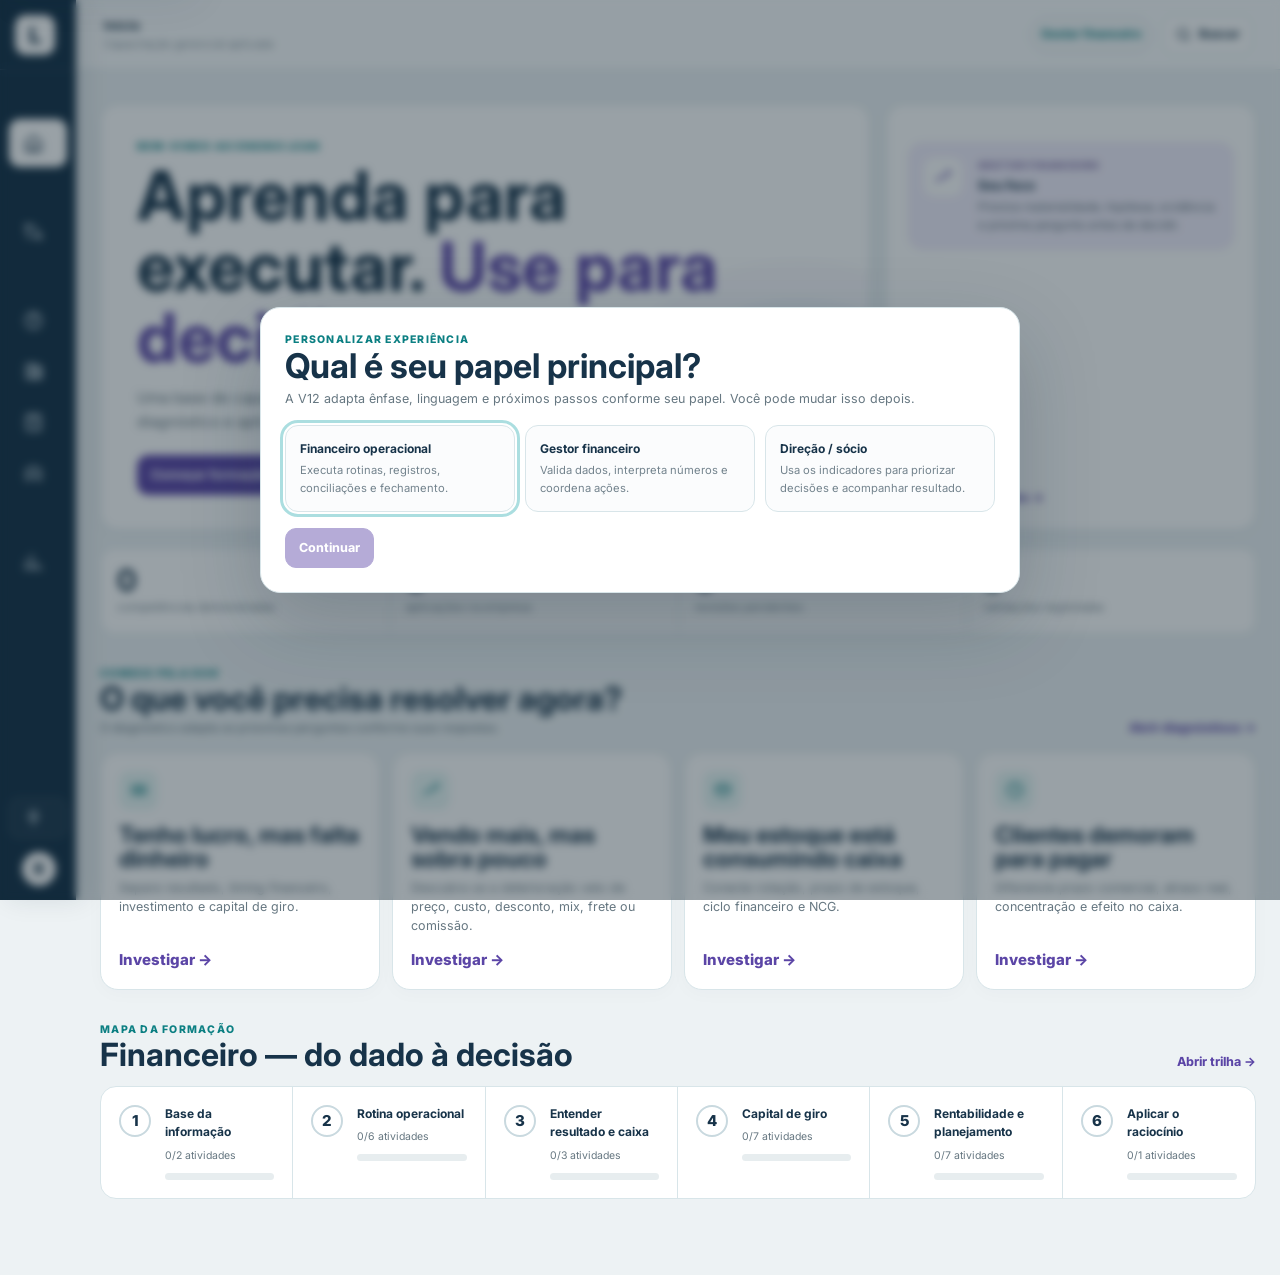
==== commit 0c9b1809: "release: publica Ensino Lean V12 modular e profissionalizada" ====
--- a/index.html
+++ b/index.html
@@ -5,16 +5,23 @@
   <meta name="viewport" content="width=device-width,initial-scale=1">
   <meta name="theme-color" content="#173349">
   <meta name="description" content="Ensino Lean — capacitação gerencial aplicada para clientes Lean Company.">
-  <title>Ensino Lean V11 | Lean Company</title>
+  <title>Ensino Lean V12 | Lean Company</title>
   <link rel="preconnect" href="https://fonts.googleapis.com">
   <link rel="preconnect" href="https://fonts.gstatic.com" crossorigin>
   <link href="https://fonts.googleapis.com/css2?family=Barlow+Condensed:wght@500;600;700&family=Inter:wght@400;500;600;700&display=swap" rel="stylesheet">
-  <link rel="stylesheet" href="assets/v11.css">
+  <link rel="stylesheet" href="assets/v12.css">
 </head>
 <body>
   <div id="root"></div>
   <script src="data/content.js"></script>
-  <script src="data/product-v11.js"></script>
-  <script src="assets/v11.js"></script>
+  <script src="data/product-v12.js"></script>
+  <script src="assets/v12/core.js"></script>
+  <script src="assets/v12/components.js"></script>
+  <script src="assets/v12/learning.js"></script>
+  <script src="assets/v12/diagnostics.js"></script>
+  <script src="assets/v12/simulators.js"></script>
+  <script src="assets/v12/cases.js"></script>
+  <script src="assets/v12/analytics.js"></script>
+  <script src="assets/v12/app.js"></script>
 </body>
 </html>
--- a/assets/v12.css
+++ b/assets/v12.css
@@ -0,0 +1,462 @@
+:root{
+  --navy:#173349;--navy2:#10283a;--teal:#0b7f82;--teal2:#10a2a5;--purple:#5b45a6;--purple2:#7a63c5;
+  --mint:#e8f7f5;--lav:#f2eefb;--orange:#e6a13a;--red:#c64f4f;--green:#2f8d62;--blue:#2e75a7;
+  --paper:#fbfcfd;--bg:#edf2f4;--ink:#21313c;--muted:#667781;--line:#d8e5e9;--soft:#f4f7f8;
+  --shadow:0 16px 42px rgba(23,51,73,.08);--shadow2:0 8px 24px rgba(23,51,73,.06);
+  --radius:18px;--radius-sm:12px;--sidebar:76px;
+  --title:"Barlow Condensed",Inter,Arial,sans-serif;--body:Inter,Arial,sans-serif
+}
+*{box-sizing:border-box}
+html{scroll-behavior:smooth}
+body{margin:0;background:var(--bg);color:var(--ink);font-family:var(--body);font-size:14px;line-height:1.55}
+a{color:inherit;text-decoration:none}
+button,input,select,textarea{font:inherit}
+button{cursor:pointer}
+img,svg{display:block;max-width:100%}
+h1,h2,h3,h4,p{margin:0}
+h1,h2,h3,h4{font-family:var(--title);color:var(--navy);line-height:1.04}
+:focus-visible{outline:3px solid rgba(16,162,165,.35);outline-offset:2px}
+.skip{position:fixed;left:12px;top:-60px;z-index:999;background:#fff;padding:10px 14px;border-radius:8px;box-shadow:var(--shadow)}
+.skip:focus{top:12px}
+.hidden{display:none!important}
+.term{border:0;background:var(--mint);color:var(--teal);border-radius:5px;padding:1px 4px;font:inherit;font-weight:700;display:inline;line-height:inherit}.term:hover{text-decoration:underline}
+
+/* app shell */
+.app{min-height:100vh}
+.sidebar{position:fixed;z-index:100;inset:0 auto 0 0;width:var(--sidebar);background:var(--navy);color:#fff;overflow:visible;transition:width .2s ease;box-shadow:8px 0 24px rgba(16,40,58,.1)}
+.sidebar.open,.sidebar:hover{width:248px}
+.sidebar.pinned{width:248px}
+.brand{height:70px;border-bottom:1px solid rgba(255,255,255,.12);display:flex;align-items:center;gap:12px;padding:0 15px;white-space:nowrap}
+.brand-mark{width:40px;height:40px;flex:0 0 40px;border-radius:11px;background:#fff;display:grid;place-items:center;color:var(--navy);font:800 22px/1 var(--title)}
+.brand-copy{opacity:0;transform:translateX(-4px);transition:.15s;overflow:hidden}
+.sidebar.open .brand-copy,.sidebar:hover .brand-copy,.sidebar.pinned .brand-copy{opacity:1;transform:none}
+.brand-copy strong{display:block;color:#fff;font:600 21px/1 var(--title)}
+.brand-copy span{display:block;color:#a9bcc7;font-size:12px;margin-top:3px}
+.nav{height:calc(100vh - 150px);padding:12px 9px;overflow-y:auto;overflow-x:hidden}
+.nav-group{font-size:11.2px;text-transform:uppercase;letter-spacing:.12em;color:#89a0b0;padding:12px 13px 5px;opacity:0;white-space:nowrap;transition:.12s}
+.sidebar.open .nav-group,.sidebar:hover .nav-group,.sidebar.pinned .nav-group{opacity:1}
+.nav a{height:48px;border-radius:11px;display:flex;align-items:center;gap:13px;padding:0 14px;margin:3px 0;color:#dce7ed;position:relative;white-space:nowrap}
+.nav a:hover{background:rgba(255,255,255,.08);color:#fff}
+.nav a[aria-current="page"]{background:#fff;color:var(--navy)}
+.nav svg{width:21px;height:21px;flex:0 0 21px}
+.nav-label{opacity:0;transition:.12s;font-weight:650}
+.sidebar.open .nav-label,.sidebar:hover .nav-label,.sidebar.pinned .nav-label{opacity:1}
+.nav-tip{position:absolute;left:64px;top:50%;transform:translateY(-50%) translateX(-4px);background:var(--navy2);color:#fff;padding:7px 9px;border-radius:8px;font-size:12px;opacity:0;pointer-events:none;white-space:nowrap;box-shadow:var(--shadow2);transition:.12s}
+.sidebar:not(.open):not(.pinned) .nav a:focus-visible .nav-tip,.sidebar:not(.open):not(.pinned) .nav a:hover .nav-tip{opacity:1;transform:translateY(-50%) translateX(0)}
+.sidebar-footer{position:absolute;bottom:0;left:0;right:0;padding:10px 9px 12px;background:linear-gradient(180deg,transparent,var(--navy) 18%)}
+.sidebar-toggle{width:100%;height:40px;border:1px solid rgba(255,255,255,.13);background:rgba(255,255,255,.04);color:#dce7ed;border-radius:10px;display:flex;align-items:center;gap:12px;padding:0 14px}
+.sidebar-toggle svg{width:19px;flex:0 0 19px}.sidebar-toggle span{opacity:0;white-space:nowrap}
+.sidebar.open .sidebar-toggle span,.sidebar:hover .sidebar-toggle span,.sidebar.pinned .sidebar-toggle span{opacity:1}
+.profile-mini{display:flex;align-items:center;gap:11px;padding:11px 13px 0;white-space:nowrap}
+.avatar{width:34px;height:34px;border-radius:50%;flex:0 0 34px;background:#fff;color:var(--navy);display:grid;place-items:center;font-weight:800}
+.profile-copy{opacity:0;overflow:hidden;transition:.12s}
+.sidebar.open .profile-copy,.sidebar:hover .profile-copy,.sidebar.pinned .profile-copy{opacity:1}
+.profile-copy strong{display:block;color:#fff;font-size:12px}.profile-copy span{display:block;color:#9fb2be;font-size:12.5px;margin-top:1px}
+.side-scrim{display:none}
+.shell-main{margin-left:var(--sidebar);min-height:100vh;transition:margin .2s ease}
+body.sidebar-pinned .shell-main{margin-left:248px}
+.topbar{height:70px;position:sticky;top:0;z-index:80;background:rgba(251,252,253,.95);backdrop-filter:blur(12px);border-bottom:1px solid var(--line);display:flex;align-items:center;justify-content:space-between;padding:0 28px;gap:18px}
+.top-left,.top-actions{display:flex;align-items:center;gap:10px;min-width:0}
+.mobile-menu{display:none}
+.crumb strong{display:block;color:var(--navy);font-size:12px;white-space:nowrap;overflow:hidden;text-overflow:ellipsis}
+.crumb span{display:block;color:#8897a0;font-size:12.5px;margin-top:1px}
+.top-pill,.top-btn{border:1px solid var(--line);background:#fff;border-radius:10px;color:var(--navy);font-size:12px;font-weight:700;height:38px;display:inline-flex;align-items:center;gap:7px;padding:0 11px}
+.top-pill{border-radius:999px;background:#f6f9fa;color:var(--teal)}
+.top-btn svg,.mobile-menu svg{width:17px;height:17px}
+.content{width:min(1320px,calc(100% - 48px));margin:auto;padding:34px 0 76px}
+
+/* typography / generic components */
+.kicker{font-size:11.2px;text-transform:uppercase;letter-spacing:.12em;font-weight:800;color:var(--teal)}
+.page-head{display:flex;align-items:end;justify-content:space-between;gap:24px;margin-bottom:24px}
+.page-head-copy{max-width:820px}
+.page-head h1{font-size:clamp(42px,5vw,62px);margin-top:5px}
+.page-head p{color:var(--muted);margin-top:9px;max-width:72ch}
+.actions{display:flex;gap:8px;flex-wrap:wrap}
+.btn{border:1px solid var(--line);background:#fff;color:var(--navy);border-radius:11px;min-height:40px;padding:9px 13px;font-size:12.5px;font-weight:750;display:inline-flex;align-items:center;justify-content:center;gap:7px}
+.btn:hover{transform:translateY(-1px);box-shadow:0 5px 16px rgba(23,51,73,.06)}
+.btn.primary{background:var(--purple);border-color:var(--purple);color:#fff}
+.btn.teal{background:var(--teal);border-color:var(--teal);color:#fff}
+.btn.ghost{background:transparent}
+.btn:disabled{opacity:.45;cursor:not-allowed;transform:none;box-shadow:none}
+.card{background:#fff;border:1px solid var(--line);border-radius:var(--radius);box-shadow:0 4px 18px rgba(23,51,73,.025)}
+.grid2{display:grid;grid-template-columns:repeat(2,minmax(0,1fr));gap:16px}
+.grid3{display:grid;grid-template-columns:repeat(3,minmax(0,1fr));gap:14px}
+.grid4{display:grid;grid-template-columns:repeat(4,minmax(0,1fr));gap:12px}
+.section{margin-top:32px}
+.section-head{display:flex;justify-content:space-between;align-items:end;gap:20px;margin-bottom:14px}
+.section-head h2{font-size:32px}.section-head p{color:var(--muted);font-size:12px;margin-top:4px}
+.text-link{color:var(--purple);font-weight:750;font-size:12.5px}
+.progress-track{height:7px;background:#e7edef;border-radius:999px;overflow:hidden}.progress-track span{display:block;height:100%;background:linear-gradient(90deg,var(--teal),var(--purple));border-radius:999px}
+.badge{display:inline-flex;align-items:center;gap:5px;border-radius:999px;padding:5px 8px;font-size:12px;font-weight:750;background:#f3f6f7;color:#657680;border:1px solid #e1e9ec}
+.badge.teal{background:var(--mint);color:var(--teal);border-color:#cfe8e5}
+.badge.purple{background:var(--lav);color:var(--purple);border-color:#ddd2f2}
+.badge.green{background:#eef9f3;color:var(--green);border-color:#cde5d8}
+.badge.amber{background:#fff6e7;color:#9b6a20;border-color:#efd9ac}
+.badge.red{background:#fff1f1;color:var(--red);border-color:#ebc8c8}
+
+/* home */
+.home-welcome{display:grid;grid-template-columns:minmax(0,1.25fr) minmax(300px,.75fr);gap:16px}
+.welcome-main{padding:32px 34px;position:relative;overflow:hidden}
+.welcome-main:after{content:"";position:absolute;right:-85px;bottom:-100px;width:300px;height:300px;border-radius:50%;border:1px solid #dce8eb;box-shadow:0 0 0 38px rgba(11,127,130,.035),0 0 0 76px rgba(91,69,166,.025)}
+.welcome-main>*{position:relative;z-index:1}
+.welcome-main h1{font-size:clamp(42px,5vw,64px);max-width:14ch;margin-top:5px}
+.welcome-main h1 span{color:var(--purple)}
+.welcome-main p{margin-top:12px;color:var(--muted);max-width:65ch}
+.welcome-actions{display:flex;gap:8px;flex-wrap:wrap;margin-top:22px}
+.resume-card{padding:24px;background:var(--navy);border-color:var(--navy);color:#fff;overflow:hidden;position:relative}
+.resume-card:after{content:"";position:absolute;right:-45px;top:-45px;width:150px;height:150px;border-radius:50%;background:rgba(16,162,165,.13)}
+.resume-card .kicker{color:#8bd0d1}.resume-card h2{color:#fff;font-size:30px;margin-top:4px}.resume-card p{color:#c5d4dc;font-size:12.5px;margin-top:6px}
+.resume-card .btn{margin-top:17px}
+.home-stat-row{display:grid;grid-template-columns:repeat(4,1fr);gap:10px;margin-top:16px}
+.home-stat{padding:16px}.home-stat b{display:block;font:700 29px/1 var(--title);color:var(--navy)}.home-stat span{display:block;margin-top:5px;color:#7d8c95;font-size:12.5px}
+.review-card{padding:20px;display:flex;justify-content:space-between;gap:18px;align-items:center}
+.review-copy h3{font-size:26px}.review-copy p{color:var(--muted);font-size:12.5px;margin-top:4px}
+.problem-card{padding:18px;min-height:170px;display:flex;flex-direction:column;transition:.16s}
+.problem-card:hover{transform:translateY(-2px);box-shadow:var(--shadow2);border-color:#c6d9df}
+.problem-icon{width:39px;height:39px;border-radius:11px;background:var(--mint);display:grid;place-items:center;color:var(--teal);margin-bottom:14px}
+.problem-icon svg{width:20px}
+.problem-card h3{font-size:23px}.problem-card p{font-size:12.5px;color:var(--muted);margin-top:6px}.problem-card .go{margin-top:auto;color:var(--purple);font-weight:800;padding-top:12px}
+
+/* trails */
+.trail-hero{display:grid;grid-template-columns:1fr 350px;gap:16px}
+.trail-main{padding:27px}.trail-main h2{font-size:38px;margin-top:5px}.trail-main p{color:var(--muted);margin-top:8px;max-width:70ch}
+.trail-side{padding:24px;background:var(--lav);border-color:#ded4f1}.trail-side h3{font-size:28px}.trail-side p{font-size:12.5px;color:#665a80;margin-top:6px}
+.module-list{margin-top:16px;display:grid;gap:12px}
+.module{padding:20px}
+.module-head{display:grid;grid-template-columns:1fr 180px;gap:16px;align-items:start}
+.module-head h3{font-size:29px}.module-head p{font-size:12.5px;color:var(--muted);margin-top:4px}
+.module-progress{text-align:right}.module-progress b{font:700 22px/1 var(--title);color:var(--purple)}
+.lesson-list{border-top:1px solid var(--line);margin-top:14px}
+.lesson-row{display:grid;grid-template-columns:38px 1fr auto;gap:11px;align-items:center;padding:13px 4px;border-bottom:1px solid #edf1f3}
+.lesson-row:last-child{border-bottom:0}
+.lesson-state{width:31px;height:31px;border-radius:9px;border:1px solid #cadbe1;background:#f8fbfc;display:grid;place-items:center;font-size:11.2px;font-weight:800;color:var(--navy)}
+.lesson-row:hover .lesson-state{border-color:#a9cbd0}
+.lesson-row h4{font:650 14px/1.2 var(--body);color:var(--navy)}.lesson-row p{font-size:12.5px;color:#7d8c95;margin-top:3px}
+.lesson-row .arrow{color:var(--purple);font-weight:800}.lesson-row.done .lesson-state{background:var(--teal);border-color:var(--teal);color:#fff}
+.lesson-row.applied .lesson-state{background:var(--purple);border-color:var(--purple);color:#fff}
+
+/* lesson */
+.lesson-wrap{width:min(1100px,100%);margin:auto}
+.lesson-hero{display:grid;grid-template-columns:minmax(0,1.15fr) minmax(280px,.85fr);gap:18px;align-items:stretch}
+.lesson-intro{padding:28px 30px}
+.lesson-intro h1{font-size:clamp(42px,5vw,60px);margin-top:4px}.lesson-intro p{color:var(--muted);margin-top:9px;max-width:66ch}
+.lesson-meta{display:flex;gap:7px;flex-wrap:wrap;margin-top:15px}
+.lesson-visual{min-height:260px;padding:20px;background:linear-gradient(145deg,#f4fbfa,#f5f1fb);display:grid;place-items:center;position:relative;overflow:hidden}
+.lesson-visual:after{content:"";position:absolute;right:-35px;top:-35px;width:130px;height:130px;border-radius:50%;background:rgba(91,69,166,.08)}
+.visual-core{width:100%;max-width:340px;position:relative;z-index:1}
+.visual-title{font-family:var(--title);font-size:27px;color:var(--navy);text-align:center;margin-bottom:14px}
+.dual{display:grid;grid-template-columns:1fr 1fr;gap:10px}.lane{padding:16px;border-radius:14px;background:#fff;border:1px solid var(--line)}.lane.purple{background:var(--lav);border-color:#ddd2f2}.lane.teal{background:var(--mint);border-color:#cfe8e5}.lane b{display:block;font:700 27px/1 var(--title);margin-top:6px}.lane.purple b{color:var(--purple)}.lane.teal b{color:var(--teal)}.lane span{font-size:11.2px;color:var(--muted)}
+.vbars{height:145px;display:flex;align-items:flex-end;gap:8px;padding:12px 8px 25px;border-bottom:1px solid #cfdde2}.vbar{flex:1;background:linear-gradient(180deg,var(--teal2),var(--teal));border-radius:7px 7px 0 0;position:relative}.vbar.purple{background:linear-gradient(180deg,var(--purple2),var(--purple))}.vbar.orange{background:linear-gradient(180deg,#efb75d,#d58c2f)}.vbar span{position:absolute;bottom:-20px;left:0;right:0;text-align:center;font-size:11.2px;color:#778892;font-weight:700}
+.process-mini{display:grid;grid-template-columns:repeat(4,1fr);gap:8px}.process-mini div{padding:12px 8px;background:#fff;border:1px solid var(--line);border-radius:11px;text-align:center}.process-mini b{display:grid;place-items:center;width:25px;height:25px;border-radius:50%;margin:0 auto 7px;background:var(--purple);color:#fff;font-size:11.2px}.process-mini span{font-size:12.5px;color:var(--navy);font-weight:700}
+.formula-visual{background:#fff;border:1px solid var(--line);border-top:4px solid var(--purple);border-radius:14px;padding:18px;text-align:center}.formula-visual strong{display:block;font:700 25px/1.15 var(--title);color:var(--purple)}.formula-visual span{display:block;color:var(--muted);font-size:11.2px;margin-top:6px}
+.lesson-toolbar{display:flex;align-items:center;justify-content:space-between;gap:12px;margin:16px 0}
+.stage-nav{display:flex;gap:5px;flex-wrap:wrap;background:#f8fafb;border:1px solid var(--line);padding:5px;border-radius:12px}
+.stage-nav button{border:0;background:transparent;color:#6c7d87;border-radius:8px;padding:8px 10px;font-size:12.5px;font-weight:700}
+.stage-nav button.active{background:#fff;color:var(--purple);box-shadow:0 2px 10px rgba(23,51,73,.07)}
+.lesson-progress{font-size:12.5px;color:#7c8b94;white-space:nowrap}
+.lesson-panel{padding:26px 28px}
+.lesson-panel h2{font-size:34px}.lesson-panel>p{color:var(--muted);margin-top:7px}
+.panel-grid{display:grid;grid-template-columns:repeat(2,1fr);gap:10px;margin-top:16px}
+.info-item{border:1px solid #e0e8eb;background:#fbfcfd;border-radius:11px;padding:12px}.info-item strong{display:block;color:var(--navy);font-size:12.5px}.info-item p{font-size:12px;color:var(--muted);margin-top:4px}
+.quick-list{display:grid;gap:8px;margin-top:15px}.quick-row{display:grid;grid-template-columns:26px 1fr;gap:9px;align-items:start;padding:10px 11px;border:1px solid #e0e8eb;background:#fbfcfd;border-radius:11px}.quick-row i{font-style:normal;width:24px;height:24px;border-radius:50%;background:var(--mint);color:var(--teal);display:grid;place-items:center;font-weight:800;font-size:11.2px}.quick-row p{font-size:12.5px}
+.flow{display:grid;gap:8px;margin-top:15px}.flow-row{display:grid;grid-template-columns:34px 1fr;gap:10px;padding:11px;border:1px solid #e0e8eb;border-radius:11px;background:#fbfcfd}.flow-row b{width:30px;height:30px;border-radius:50%;display:grid;place-items:center;background:var(--purple);color:#fff;font-size:11.2px}.flow-row strong{font-size:12.5px;color:var(--navy)}.flow-row p{font-size:11.8px;color:var(--muted);margin-top:3px}
+.table{overflow:auto;border:1px solid var(--line);border-radius:12px;margin-top:15px}.table table{width:100%;border-collapse:collapse;min-width:520px}.table th{background:var(--navy);color:#fff;text-align:left;font-size:11.2px;padding:10px}.table td{font-size:11.8px;padding:10px;border-top:1px solid #e7edef}.table tr:nth-child(even) td{background:#f9fbfc}
+.callout{margin-top:15px;border-radius:12px;padding:13px 14px;border:1px solid #cfe0ee;background:#eef6ff}.callout strong{font-size:11.2px;text-transform:uppercase;letter-spacing:.07em;color:var(--blue)}.callout p{font-size:12px;color:#50636f;margin-top:3px}.callout.green{background:#f1faf5;border-color:#cde5d8}.callout.green strong{color:var(--green)}.callout.amber{background:#fff7e7;border-color:#efd9ac}.callout.amber strong{color:#95651c}.callout.red{background:#fff3f3;border-color:#ebc8c8}.callout.red strong{color:var(--red)}
+.validation{display:grid;grid-template-columns:repeat(3,1fr);gap:9px;margin-top:15px}.validation div{border:1px solid var(--line);border-radius:12px;padding:12px}.validation .ok{background:#f1faf5;border-color:#cde5d8}.validation .review{background:#fff7e7;border-color:#efd9ac}.validation .bad{background:#fff3f3;border-color:#ebc8c8}.validation strong{font-size:12.5px}.validation p{font-size:12.5px;color:#5f707b;margin-top:4px}
+.role-lens{margin-top:16px;display:grid;grid-template-columns:1fr 1fr;gap:10px}.role-box{padding:14px;border-radius:12px;border:1px solid var(--line);background:#fbfcfd}.role-box.active{border-color:#c7b9ec;background:var(--lav)}.role-box strong{font-size:12px;color:var(--navy)}.role-box ul{margin:7px 0 0;padding-left:17px;color:var(--muted);font-size:11.8px}
+.exercise{margin-top:16px;padding:18px;border:1px solid var(--line);background:#fff;border-radius:14px}.exercise h3{font-size:25px}.exercise p{color:var(--muted);font-size:12px;margin-top:4px}.answers{display:grid;gap:7px;margin-top:13px}.answers button{border:1px solid #d9e4e8;background:#fbfcfd;text-align:left;border-radius:10px;padding:10px 11px;color:#435661;font-size:12px}.answers button:hover{border-color:#abcbd0}.answers button.selected{border-color:#b9abe6;background:var(--lav);color:var(--purple)}.answers button.correct{border-color:#9bcdb3;background:#eff9f4;color:#236f4c}.answers button.wrong{border-color:#e2aaaa;background:#fff2f2;color:#a03d3d}.feedback{font-size:11.8px;margin-top:10px;color:#5f707b}
+.application{margin-top:16px;padding:20px;background:var(--navy);color:#fff;border-radius:16px}.application .kicker{color:#8bd0d1}.application h3{color:#fff;font-size:28px;margin-top:4px}.application p{color:#cad7de;font-size:12.5px;margin-top:6px}.application-grid{display:grid;grid-template-columns:repeat(3,1fr);gap:8px;margin-top:14px}.application-grid div{background:rgba(255,255,255,.07);border:1px solid rgba(255,255,255,.1);border-radius:10px;padding:11px}.application-grid strong{display:block;color:#fff;font-size:11.2px}.application-grid span{display:block;color:#b8cad3;font-size:9.8px;margin-top:4px}.application textarea{width:100%;min-height:82px;margin-top:12px;border:1px solid rgba(255,255,255,.18);background:rgba(255,255,255,.08);color:#fff;border-radius:10px;padding:10px;resize:vertical}.application textarea::placeholder{color:#a9bdc7}
+.application-actions{display:flex;gap:7px;flex-wrap:wrap;margin-top:10px}.application .btn.ghost{border-color:rgba(255,255,255,.25);color:#fff}
+.lesson-bottom{display:flex;justify-content:space-between;gap:10px;margin-top:14px}.lesson-bottom a{max-width:48%}
+.lesson-bottom span{display:block;font-size:12.5px;color:#8a99a1}.lesson-bottom strong{font-size:12px;color:var(--navy)}
+.competency-strip{display:grid;grid-template-columns:repeat(5,1fr);gap:6px;margin-top:15px}.competency-step{border:1px solid var(--line);border-radius:9px;padding:8px;text-align:center;background:#fbfcfd}.competency-step.done{background:var(--mint);border-color:#cfe8e5}.competency-step.current{background:var(--lav);border-color:#d7cbef}.competency-step strong{display:block;font-size:12px;color:var(--navy)}.competency-step span{display:block;font-size:11.2px;color:#87959e;margin-top:2px}
+
+/* resolver */
+.diagnosis-layout{display:grid;grid-template-columns:minmax(0,1fr) 360px;gap:16px;align-items:start}
+.diagnosis-side{position:sticky;top:94px;padding:22px;background:var(--navy);color:#fff}.diagnosis-side .kicker{color:#8bd0d1}.diagnosis-side h2{color:#fff;font-size:30px;margin-top:4px}.diagnosis-side p{color:#c8d6dd;font-size:12.5px;margin-top:7px}
+.question-stack{display:grid;gap:10px;margin-top:16px}.diag-q{border:1px solid rgba(255,255,255,.14);border-radius:11px;padding:12px}.diag-q strong{display:block;font-size:12px}.diag-options{display:flex;gap:6px;margin-top:8px}.diag-options button{flex:1;border:1px solid rgba(255,255,255,.18);background:rgba(255,255,255,.06);color:#fff;border-radius:8px;padding:7px;font-size:12px}.diag-options button.selected{background:#fff;color:var(--navy)}
+.diag-result{margin-top:15px;padding:14px;border-radius:12px;background:#fff;color:var(--ink)}.diag-result h3{font-size:24px}.diag-result p{font-size:11.8px;color:var(--muted);margin-top:4px}.diag-result-links{display:grid;gap:6px;margin-top:10px}.diag-result-links a{border:1px solid var(--line);border-radius:8px;padding:8px;color:var(--purple);font-size:11.2px;font-weight:750}
+
+/* library */
+.toolbar{display:flex;gap:9px;align-items:center;margin-bottom:15px}.search-field{flex:1;border:1px solid var(--line);border-radius:11px;background:#fff;height:42px;padding:0 12px;color:var(--ink)}.filters{display:flex;gap:5px;flex-wrap:wrap}.filter{border:1px solid var(--line);background:#fff;color:#657680;border-radius:999px;padding:8px 10px;font-size:12px;font-weight:700}.filter.active{background:var(--navy);border-color:var(--navy);color:#fff}
+.resource-card{overflow:hidden;display:flex;flex-direction:column;min-height:240px}.resource-cover{height:116px;background:linear-gradient(145deg,#edf8f6,#f4f0fb);display:grid;place-items:center;border-bottom:1px solid var(--line)}.resource-cover svg{width:100px;height:76px}.resource-body{padding:15px;display:flex;flex-direction:column;flex:1}.resource-body h3{font-size:23px;margin-top:5px}.resource-body p{font-size:11.8px;color:var(--muted);margin-top:5px}.resource-foot{margin-top:auto;padding-top:10px;display:flex;justify-content:space-between;border-top:1px solid #edf1f3;color:#84939c;font-size:12px}
+.reference{width:min(900px,100%);margin:auto}.reference-hero{padding:24px 26px}.reference-hero h1{font-size:48px;margin-top:4px}.reference-hero p{color:var(--muted);margin-top:8px}.reference-block{padding:22px 24px;margin-top:12px}.reference-block h2{font-size:30px}
+
+/* simulators */
+.sim-list{display:grid;grid-template-columns:repeat(auto-fit,minmax(190px,1fr));gap:12px}
+.sim-card{padding:19px;min-height:190px;display:flex;flex-direction:column}.sim-card h3{font-size:26px;margin-top:6px}.sim-card p{font-size:11.8px;color:var(--muted);margin-top:5px}.sim-card .btn{margin-top:auto;align-self:flex-start}
+.simulator{display:grid;grid-template-columns:minmax(0,1fr) 360px;gap:16px;align-items:start}
+.sim-form{padding:24px}.sim-form h2{font-size:32px}.sim-form>p{color:var(--muted);font-size:12.5px;margin-top:5px}
+.fields{display:grid;grid-template-columns:repeat(2,1fr);gap:10px;margin-top:16px}.field label{display:block;color:#72838d;font-size:11.2px;margin-bottom:4px}.field input,.field select{width:100%;height:40px;border:1px solid var(--line);border-radius:9px;padding:0 10px;background:#fff}.field.wide{grid-column:1/-1}
+.assumptions{margin-top:14px;border:1px solid #e0e8eb;background:#f8fafb;border-radius:11px;padding:11px;font-size:11.3px;color:#687984}
+.sim-result{padding:23px;background:var(--navy);color:#fff;position:sticky;top:94px}.sim-result .kicker{color:#8bd0d1}.sim-result h3{color:#fff;font-size:29px;margin-top:3px}.result-grid{display:grid;grid-template-columns:1fr 1fr;gap:8px;margin-top:14px}.result-metric{padding:11px;border-radius:10px;background:rgba(255,255,255,.07);border:1px solid rgba(255,255,255,.1)}.result-metric small{display:block;color:#aebfc8;font-size:11.2px;text-transform:uppercase;letter-spacing:.06em}.result-metric b{display:block;color:#fff;font:700 24px/1 var(--title);margin-top:4px}.result-insight{margin-top:12px;color:#c9d7de;font-size:11.8px;line-height:1.5}
+.cash-table{display:grid;gap:6px;margin-top:14px}.cash-row{display:grid;grid-template-columns:70px 1fr 1fr;gap:6px;align-items:center}.cash-row span{font-size:12px;color:#71818b}.cash-row input{width:100%;height:36px;border:1px solid var(--line);border-radius:8px;padding:0 8px}
+.cash-bars{height:170px;display:flex;align-items:flex-end;gap:7px;margin-top:14px;border-bottom:1px solid rgba(255,255,255,.18);padding:0 4px 24px}.cash-bar{flex:1;min-height:4px;border-radius:6px 6px 0 0;background:var(--teal2);position:relative}.cash-bar.neg{background:#d66a6a}.cash-bar span{position:absolute;bottom:-19px;left:0;right:0;text-align:center;color:#aebfc8;font-size:8px}
+
+/* cases */
+.case-grid{display:grid;grid-template-columns:repeat(3,1fr);gap:14px}.case-card{padding:20px;display:flex;flex-direction:column;min-height:270px}.case-mark{width:46px;height:46px;border-radius:13px;background:var(--mint);color:var(--teal);display:grid;place-items:center;font:700 19px/1 var(--title)}.case-card h3{font-size:28px;margin-top:10px}.case-card p{font-size:11.8px;color:var(--muted);margin-top:6px}.case-card .btn{margin-top:auto;align-self:flex-start}
+.case-detail{display:grid;grid-template-columns:minmax(0,1.25fr) minmax(300px,.75fr);gap:16px;align-items:start}.case-main{padding:24px}.case-main h1{font-size:48px}.case-metrics{display:grid;grid-template-columns:repeat(5,1fr);gap:7px;margin-top:15px}.case-metric{background:#f7f9fa;border:1px solid #e7edef;border-radius:10px;padding:10px}.case-metric strong{display:block;color:var(--purple);font-size:12px}.case-metric span{display:block;color:#7e8d95;font-size:12.5px;margin-top:2px}.case-quiz{margin-top:18px}.case-quiz h2{font-size:30px}.case-side{padding:22px;background:var(--navy);color:#fff;position:sticky;top:94px}.case-side h3{color:#fff;font-size:26px}.case-side p{color:#c7d5dd;font-size:12px;margin-top:6px}.case-side .btn{margin-top:12px;width:100%}
+
+/* progress / consultant */
+.progress-layout{display:grid;grid-template-columns:300px 1fr;gap:16px;align-items:start}.progress-summary{padding:23px;background:var(--navy);color:#fff;position:sticky;top:94px}.progress-summary .kicker{color:#8bd0d1}.progress-summary h2{color:#fff;font-size:32px}.progress-summary p{color:#c6d4dc;font-size:12px;margin-top:6px}.ring{--p:0deg;width:128px;height:128px;border-radius:50%;background:conic-gradient(#fff 0 var(--p),rgba(255,255,255,.15) var(--p) 360deg);display:grid;place-items:center;margin:20px auto;position:relative}.ring:after{content:"";position:absolute;width:94px;height:94px;border-radius:50%;background:var(--navy)}.ring b{position:relative;z-index:1;color:#fff;font:700 33px/1 var(--title)}
+.competency-table{padding:22px}.competency-table h2{font-size:31px}.comp-row{display:grid;grid-template-columns:1fr 110px 110px;gap:10px;align-items:center;padding:11px 0;border-top:1px solid #edf1f3}.comp-row:first-of-type{margin-top:10px}.comp-row strong{font-size:12px;color:var(--navy)}.comp-row small{display:block;color:#87959e;font-size:12px;margin-top:2px}
+.level{display:flex;gap:3px}.level i{display:block;width:16px;height:6px;border-radius:999px;background:#e2eaed}.level i.on{background:var(--teal)}
+.consult-grid{display:grid;grid-template-columns:repeat(4,1fr);gap:10px}.consult-stat{padding:16px}.consult-stat b{display:block;font:700 28px/1 var(--title);color:var(--navy)}.consult-stat span{font-size:11.2px;color:#7c8c95}.event-list{margin-top:10px;display:grid;gap:7px}.event{display:grid;grid-template-columns:95px 1fr auto;gap:9px;padding:9px 0;border-top:1px solid #edf1f3;font-size:11.2px}.event span{color:#7e8d96}
+
+/* modals */
+.overlay{position:fixed;z-index:200;inset:0;background:rgba(14,31,43,.42);backdrop-filter:blur(4px);display:none;align-items:center;justify-content:center;padding:18px}.overlay.open{display:flex}.modal{width:min(760px,100%);max-height:min(760px,92vh);overflow:auto;background:#fff;border-radius:20px;border:1px solid var(--line);box-shadow:0 30px 80px rgba(16,40,58,.22);padding:24px}.modal-head{display:flex;justify-content:space-between;gap:16px}.modal h2{font-size:34px}.modal p{color:var(--muted);font-size:12.5px;margin-top:6px}.close{width:36px;height:36px;border:1px solid var(--line);background:#fff;border-radius:9px;color:var(--navy);font-size:20px}.modal-search{display:flex;gap:8px;margin-top:15px}.modal-search input{flex:1;height:42px;border:1px solid var(--line);border-radius:10px;padding:0 11px}.search-groups{margin-top:16px;display:grid;gap:14px}.search-group h3{font-size:22px}.search-item{display:flex;justify-content:space-between;gap:10px;padding:10px 0;border-top:1px solid #edf1f3}.search-item strong{font-size:12px;color:var(--navy)}.search-item span{font-size:12px;color:#7f8e96}
+.role-options{display:grid;grid-template-columns:repeat(3,1fr);gap:10px;margin-top:16px}.role-option{border:1px solid var(--line);background:#fbfcfd;border-radius:13px;padding:14px;text-align:left}.role-option:hover,.role-option.selected{border-color:#bcaee6;background:var(--lav)}.role-option strong{display:block;font-size:12px;color:var(--navy)}.role-option span{display:block;font-size:11.2px;color:#73838d;margin-top:4px}
+.validation-form{display:grid;grid-template-columns:1fr 1fr;gap:9px;margin-top:13px}.validation-form input,.validation-form textarea{border:1px solid var(--line);border-radius:9px;padding:9px}.validation-form textarea{grid-column:1/-1;min-height:72px}
+
+/* responsive */
+@media(max-width:1120px){
+  .grid4,.sim-list{grid-template-columns:1fr 1fr}
+  .home-welcome,.trail-hero,.lesson-hero,.diagnosis-layout,.simulator,.case-detail,.progress-layout{grid-template-columns:1fr}
+  .diagnosis-side,.sim-result,.case-side,.progress-summary{position:static}
+  .case-grid{grid-template-columns:1fr 1fr}.case-metrics{grid-template-columns:repeat(3,1fr)}
+}
+@media(max-width:820px){
+  :root{--sidebar:0px}
+  .sidebar{width:252px;transform:translateX(-105%);transition:transform .2s ease}
+  .sidebar.open{width:252px;transform:none}
+  .sidebar:hover,.sidebar.pinned{width:252px}
+  .sidebar .brand-copy,.sidebar .nav-label,.sidebar .nav-group,.sidebar .sidebar-toggle span,.sidebar .profile-copy{opacity:1;transform:none}
+  .sidebar .nav-tip{display:none}
+  .shell-main,body.sidebar-pinned .shell-main{margin-left:0}
+  .side-scrim.open{display:block;position:fixed;z-index:90;inset:0;border:0;background:rgba(14,31,43,.38);backdrop-filter:blur(2px)}
+  .sidebar-toggle{display:none}
+  .topbar{padding:0 14px}.mobile-menu{display:grid;place-items:center;width:38px;height:38px;border:1px solid var(--line);background:#fff;border-radius:10px;color:var(--navy)}
+  .top-pill{display:none}.content{width:min(100% - 24px,1320px);padding-top:23px}
+  .page-head{align-items:flex-start;flex-direction:column}.home-stat-row{grid-template-columns:1fr 1fr}
+  .module-head{grid-template-columns:1fr}.module-progress{text-align:left}
+  .validation,.role-lens,.application-grid{grid-template-columns:1fr}
+  .case-grid{grid-template-columns:1fr}.case-metrics{grid-template-columns:1fr 1fr}
+  .consult-grid{grid-template-columns:1fr 1fr}
+}
+@media(max-width:600px){
+  body{font-size:13px}
+  .content{width:min(100% - 20px,1320px)}
+  .top-actions .top-btn span{display:none}
+  .welcome-main{padding:24px 20px}.welcome-main h1{font-size:40px}
+  .home-stat-row,.grid2,.grid3,.grid4,.sim-list,.fields,.panel-grid,.role-options,.consult-grid{grid-template-columns:1fr}
+  .review-card{align-items:flex-start;flex-direction:column}
+  .lesson-intro,.lesson-panel{padding:21px 18px}.lesson-intro h1{font-size:39px}
+  .dual,.process-mini{grid-template-columns:1fr 1fr}
+  .lesson-toolbar{align-items:flex-start;flex-direction:column}.stage-nav{width:100%;overflow:auto;flex-wrap:nowrap}.stage-nav button{white-space:nowrap}
+  .competency-strip{grid-template-columns:1fr 1fr 1fr}.competency-step:nth-child(4),.competency-step:nth-child(5){grid-column:auto}
+  .toolbar{align-items:stretch;flex-direction:column}.filters{overflow:auto;flex-wrap:nowrap}.filter{white-space:nowrap}
+  .result-grid{grid-template-columns:1fr 1fr}.case-metrics{grid-template-columns:1fr 1fr}
+  .comp-row{grid-template-columns:1fr}.event{grid-template-columns:1fr}.validation-form{grid-template-columns:1fr}.validation-form textarea{grid-column:auto}
+}
+
+
+/* =========================================================
+   ENSINO LEAN V12 — PROFISSIONALIZAÇÃO VISUAL E PEDAGÓGICA
+   ========================================================= */
+body{font-size:15px}
+.surface{background:#fff;border:1px solid var(--line);border-radius:var(--radius);box-shadow:0 4px 18px rgba(23,51,73,.025)}
+.profile-mini{background:none;border:0;width:100%;text-align:left}
+.term{border:0;background:var(--mint);color:var(--teal);border-radius:5px;padding:1px 4px;font:inherit;font-weight:700;display:inline;line-height:inherit}
+.term:hover{text-decoration:underline}
+.lead{font-size:15px!important;line-height:1.65;color:#526570!important}
+.subsection{margin-top:24px}
+.subsection>.kicker{margin-bottom:8px}
+.details-box{margin-top:18px;border:1px solid var(--line);border-radius:12px;background:#f8fafb;padding:12px 14px}
+.details-box summary{cursor:pointer;font-weight:750;color:var(--navy)}
+.details-box[open] summary{margin-bottom:12px}
+.text-button{border:0;background:none;color:var(--purple);padding:6px 0;font-weight:750}
+.modal-actions{margin-top:16px}
+
+/* sidebar / chrome */
+.nav a{font-size:13px}
+.nav-tip{font-size:12px}
+.crumb strong{font-size:13px}.crumb span{font-size:11.5px}
+.top-pill,.top-btn{font-size:12px}
+.kicker{font-size:10.5px}
+.page-head p{font-size:14px;line-height:1.6}
+.btn{font-size:12.5px}
+.badge{font-size:10.5px}
+
+/* V12 home */
+.welcome-grid{display:grid;grid-template-columns:minmax(0,1.35fr) minmax(300px,.65fr);gap:16px}
+.welcome-main{padding:34px 36px;position:relative;overflow:hidden}
+.welcome-main:after{content:"";position:absolute;right:-85px;bottom:-120px;width:310px;height:310px;border-radius:50%;border:1px solid #dce8eb;box-shadow:0 0 0 38px rgba(11,127,130,.035),0 0 0 76px rgba(91,69,166,.025)}
+.welcome-main>*{position:relative;z-index:1}
+.welcome-main h1{font-size:clamp(46px,5.4vw,68px);max-width:14ch}.welcome-main h1 span{color:var(--purple)}
+.welcome-main p{margin-top:14px;color:var(--muted);max-width:62ch}
+.welcome-actions{margin-top:22px}
+.role-home{padding:22px;display:flex;flex-direction:column;justify-content:space-between}
+.dashboard-head{display:flex;align-items:end;justify-content:space-between;gap:20px;padding-bottom:8px}
+.dashboard-head h1{font-size:clamp(44px,5vw,62px);max-width:14ch}.dashboard-head p{color:var(--muted);margin-top:8px}
+.dashboard-score{text-align:right}.dashboard-score b{display:block;font:700 46px/1 var(--title);color:var(--purple)}.dashboard-score span{font-size:12px;color:var(--muted)}
+.priority-grid{display:grid;grid-template-columns:repeat(3,minmax(0,1fr));gap:12px;margin-top:22px}
+.priority-card{display:grid;grid-template-columns:44px 1fr auto;gap:12px;align-items:center;padding:16px 17px;border-radius:14px;background:#fff;border:1px solid var(--line);transition:.16s}
+.priority-card:hover{transform:translateY(-2px);box-shadow:var(--shadow2)}
+.priority-card.amber{border-left:4px solid var(--orange)}.priority-card.purple{border-left:4px solid var(--purple)}.priority-card.teal{border-left:4px solid var(--teal)}.priority-card.red{border-left:4px solid var(--red)}
+.priority-icon{width:40px;height:40px;border-radius:11px;display:grid;place-items:center;background:#f3f7f8;color:var(--navy)}.priority-icon svg{width:20px}
+.priority-card strong{display:block;font-size:13px;color:var(--navy)}.priority-card p{font-size:11.5px;color:var(--muted);margin-top:3px}.priority-go{color:var(--purple);font-size:18px}
+.metric-strip{display:grid;grid-template-columns:repeat(4,1fr);gap:1px;background:var(--line);border:1px solid var(--line);border-radius:15px;overflow:hidden;margin-top:18px}
+.metric-strip>div{background:#fff;padding:16px}.metric-strip b{display:block;font:700 30px/1 var(--title);color:var(--navy)}.metric-strip span{display:block;font-size:11.5px;color:#75858f;margin-top:4px}
+.problem-card.surface{padding:18px}
+.roadmap{display:grid;grid-template-columns:repeat(auto-fit,minmax(190px,1fr));gap:0;border:1px solid var(--line);background:#fff;border-radius:16px;overflow:hidden}
+.roadmap-step{padding:18px;border-right:1px solid var(--line);display:grid;grid-template-columns:36px 1fr;gap:10px}.roadmap-step:last-child{border-right:0}.roadmap-step.done{background:#f2faf6}
+.roadmap-num{width:32px;height:32px;border:2px solid #c9d9df;border-radius:50%;display:grid;place-items:center;font-weight:800;color:var(--navy)}.roadmap-step.done .roadmap-num{background:var(--teal);border-color:var(--teal);color:#fff}
+.roadmap-step strong{display:block;font-size:12px;color:var(--navy)}.roadmap-step small{font-size:10.5px;color:var(--muted)}
+.roadmap-step .progress-track{margin-top:8px}
+
+/* role personalization */
+.role-focus{display:grid;grid-template-columns:42px 1fr;gap:12px;padding:14px;border-radius:13px;background:var(--lav);border:1px solid #ded5f1;margin-top:16px}
+.role-focus.role-operacao{background:var(--mint);border-color:#cfe8e5}.role-focus.role-direcao{background:#eef6ff;border-color:#cfdfec}
+.role-focus-icon{width:38px;height:38px;border-radius:10px;background:#fff;display:grid;place-items:center;color:var(--purple)}.role-focus-icon svg{width:20px}
+.role-focus span{display:block;font-size:10px;text-transform:uppercase;letter-spacing:.08em;color:#7b6aa3;font-weight:800}.role-focus strong{display:block;font-size:13px;color:var(--navy);margin-top:1px}.role-focus p{font-size:11.8px;color:#5f6f79;margin-top:3px}
+.role-inline{display:flex;gap:10px;align-items:start;background:#f7f9fa;border-left:4px solid var(--purple);padding:11px 13px;margin:13px 0}.role-inline span{font-size:10.5px;font-weight:800;color:var(--purple);white-space:nowrap}.role-inline p{font-size:11.8px;color:#5f6f79}
+.role-lens-single{margin-top:18px;border-top:1px solid var(--line);padding-top:17px}.role-lens-single h3{font-size:26px;margin-top:3px}
+
+/* trail */
+.trail-overview{display:grid;grid-template-columns:minmax(0,1.35fr) minmax(300px,.65fr);gap:16px}
+.trail-copy,.trail-model{padding:24px}.trail-copy h2{font-size:37px;margin-top:4px}.trail-copy p{color:var(--muted);margin-top:8px}.trail-copy small{display:block;margin-top:7px;color:#7c8b94}
+.progress-track.big{height:9px;margin-top:17px}
+.mastery-legend{display:grid;grid-template-columns:repeat(5,1fr);gap:4px;margin-top:15px}.mastery-legend span{padding:6px 3px;border-radius:7px;background:#fff;border:1px solid #ded5f1;text-align:center;font-size:9.5px;color:#6e617e}
+.module{padding:22px!important}.lesson-row h4{font-size:13px}.lesson-row p{font-size:11px}
+
+/* lesson shell */
+.lesson-hero{grid-template-columns:minmax(0,1.25fr) minmax(300px,.75fr)}
+.lesson-intro{padding:30px 32px}.lesson-intro p{font-size:14px;line-height:1.6}
+.lesson-role{padding:20px;display:flex;align-items:center}
+.lesson-toolbar{position:sticky;top:78px;z-index:50;background:rgba(237,242,244,.96);backdrop-filter:blur(10px);padding:8px 0;margin:12px 0 10px}
+.stage-nav button{font-size:11.5px;padding:9px 11px}
+.lesson-progress{font-size:11.5px}
+.lesson-sheet{position:relative;background:#fff;border:1px solid var(--line);border-radius:18px;padding:30px 32px 34px;box-shadow:0 5px 22px rgba(23,51,73,.03);overflow:hidden}
+.lesson-sheet h2{font-size:36px;margin-top:4px}.lesson-sheet>p{margin-top:8px}
+.section-marker{position:absolute;right:20px;top:12px;font:700 56px/1 var(--title);color:#edf1f3}
+.lesson-bottom{margin-top:12px;border-top:1px solid var(--line);padding-top:12px}.lesson-bottom a{padding:10px 0}.lesson-bottom strong{font-size:12px}.lesson-bottom span{font-size:10.5px}
+.content-feedback{display:flex;justify-content:space-between;gap:16px;align-items:center;margin-top:15px;padding:14px 16px;border:1px solid var(--line);border-radius:12px;background:#f8fafb}.content-feedback strong{font-size:12px;color:var(--navy)}.content-feedback p{font-size:11px;color:var(--muted);margin-top:2px}
+.competency-strip{grid-template-columns:repeat(5,1fr);gap:5px}.competency-step{display:grid;grid-template-columns:25px 1fr;gap:6px;text-align:left;align-items:center;padding:7px}.competency-step .dot{width:23px;height:23px;border-radius:50%;display:grid;place-items:center;background:#e8eef0;color:#647680;font-size:9px;font-weight:800}.competency-step.done .dot{background:var(--teal);color:#fff}.competency-step.current .dot{background:var(--purple);color:#fff}.competency-step strong{font-size:9.5px}.competency-step small{font-size:8.8px;color:#84939b}
+.example-sheet{margin-top:17px;padding:20px;border:1px solid var(--line);border-radius:14px;background:#fbfcfd}.example-sheet h3{font-size:26px;margin-top:4px}.example-sheet>p{font-size:12px;color:var(--muted);margin-top:5px}
+.cross-links{display:grid;grid-template-columns:repeat(2,1fr);gap:8px;margin-top:10px}.cross-links a{padding:12px;border:1px solid var(--line);border-radius:10px;background:#fbfcfd}.cross-links strong{display:block;font-size:11.5px;color:var(--navy)}.cross-links span{display:block;font-size:10.8px;color:var(--muted);margin-top:3px}
+
+/* unique visual grammar */
+.visual-board{margin-top:17px;border:1px solid var(--line);border-radius:18px;background:linear-gradient(145deg,#fbfdfd,#f7f5fc);padding:22px;overflow:hidden}
+.visual-board-head{margin-bottom:16px}.visual-board-head h3{font-size:29px;margin-top:3px}.visual-caption{font-size:11px;color:var(--muted);margin-top:12px}
+.split-visual{display:grid;grid-template-columns:1fr 1fr;gap:10px}.visual-lane{padding:16px;border-radius:14px}.visual-lane.purple{background:var(--lav);border:1px solid #ddd2f2}.visual-lane.teal{background:var(--mint);border:1px solid #cfe8e5}.visual-lane>span{font-size:10px;font-weight:800;letter-spacing:.08em}.visual-lane>strong{display:block;font:700 31px/1 var(--title);margin-top:5px}.visual-lane p{font-size:11px;color:var(--muted);margin-top:4px}
+.timeline-visual{display:flex;align-items:center;gap:6px;margin-top:13px}.timeline-node{flex:1;padding:9px;border-radius:9px;background:#fff;border:1px solid rgba(23,51,73,.1);text-align:center}.timeline-node span{display:block;font-size:9px;color:#71818a}.timeline-node b{display:block;font-size:11px;color:var(--navy);margin-top:2px}.timeline-node.accent{border-color:#a9cece;background:#f0fafa}.timeline-visual>i{font-style:normal;color:var(--purple);font-weight:800}
+.class-tree{text-align:center}.tree-root,.tree-result{display:inline-block;padding:10px 16px;border-radius:10px;background:var(--navy);color:#fff;font-weight:750}.tree-branch{display:grid;grid-template-columns:repeat(3,1fr);gap:9px;margin:14px 0}.tree-branch div{background:#fff;border:1px solid var(--line);border-radius:11px;padding:12px}.tree-branch span{display:block;font-size:9.5px;color:var(--teal);font-weight:800;text-transform:uppercase}.tree-branch b{display:block;font-size:11px;margin-top:4px}
+.tree-result{background:var(--teal)}
+.process-ribbon{display:grid;grid-template-columns:repeat(7,1fr);gap:6px}.process-ribbon div{background:#fff;border:1px solid var(--line);border-radius:10px;padding:10px 5px;text-align:center}.process-ribbon b{width:23px;height:23px;border-radius:50%;display:grid;place-items:center;margin:auto;background:var(--purple);color:#fff;font-size:9px}.process-ribbon span{display:block;font-size:9.5px;margin-top:5px}
+.aging-visual{height:190px;display:flex;align-items:flex-end;gap:10px;padding:15px 8px 32px;border-bottom:1px solid #d8e5e9}.aging-visual>div{flex:1;height:100%;display:flex;align-items:flex-end;position:relative}.aging-visual b{display:block;width:100%;background:linear-gradient(180deg,var(--teal2),var(--teal));border-radius:7px 7px 0 0}.aging-visual .risk b{background:linear-gradient(180deg,#dc7b7b,#c64f4f)}.aging-visual span{position:absolute;bottom:-23px;left:0;right:0;text-align:center;font-size:9px;color:#75858f}
+.reconcile-visual{display:grid;grid-template-columns:1fr 60px 1fr;gap:10px;align-items:center}.reconcile-col{background:#fff;border:1px solid var(--line);border-radius:12px;padding:13px}.reconcile-col span{display:block;font-size:9px;color:var(--teal);font-weight:800}.reconcile-col b{display:block;padding:8px 0;border-top:1px solid #edf1f3}.reconcile-col .warn{color:var(--red)}.reconcile-match{text-align:center;font-size:24px;line-height:1.7;color:var(--green)}.visual-alert{margin-top:10px;padding:10px;border-radius:9px;background:#fff1f1;color:var(--red);font-size:11px;text-align:center;font-weight:750}
+.gate-visual{display:grid;grid-template-columns:repeat(6,1fr);gap:7px}.gate-visual div{padding:12px 6px;border:1px solid var(--line);border-radius:10px;background:#fff;text-align:center}.gate-visual span{width:25px;height:25px;border-radius:50%;display:grid;place-items:center;margin:auto;background:#e7edef;color:#70818b}.gate-visual .ok span{background:var(--teal);color:#fff}.gate-visual b{display:block;font-size:9.5px;margin-top:6px}
+.waterfall{display:flex;align-items:center;gap:7px}.waterfall>div{flex:1;padding:14px 8px;border-radius:11px;color:#fff;text-align:center}.waterfall .teal{background:var(--teal)}.waterfall .red{background:#bd5a5a}.waterfall .orange{background:#d28a37}.waterfall .slate{background:#66798a}.waterfall .green{background:var(--green)}.waterfall span{display:block;font-size:9px}.waterfall b{display:block;font-size:15px;margin-top:4px}.waterfall i{font-style:normal;color:var(--purple);font-weight:800}
+.cash-valley{height:210px;position:relative;border:1px solid var(--line);border-radius:12px;background:#fff;padding:12px}.cash-line{position:absolute;inset:20px 18px 35px;color:var(--teal)}.cash-line svg{width:100%;height:100%}.cash-line i{position:absolute;width:10px;height:10px;border-radius:50%;background:var(--teal);transform:translate(-50%,-50%)}.cash-line i.risk{background:var(--red);box-shadow:0 0 0 7px rgba(198,79,79,.12)}.min-line{position:absolute;left:18px;right:18px;top:58%;border-top:2px dashed var(--orange);font-size:9px;color:#9a6a20;padding-top:3px}.valley-label{position:absolute;left:38%;top:72%;font-size:10px;color:var(--red);font-weight:800}
+.inventory-loop{display:flex;align-items:center;justify-content:center;gap:14px;position:relative;padding:18px}.inventory-loop div{padding:13px 17px;background:#fff;border:1px solid var(--line);border-radius:11px}.inventory-loop .big{padding:20px 25px;background:var(--mint);border-color:#cfe8e5}.inventory-loop .big b{display:block;color:var(--teal);font-size:21px}.inventory-loop i{font-style:normal;color:var(--purple);font-weight:800}.inventory-loop>span{position:absolute;bottom:0;color:#7a8992;font-size:9.5px}
+.cycle-track{display:flex;position:relative;height:62px}.cycle-track span{display:flex;align-items:center;justify-content:center;color:#fff;font-size:10px;font-weight:750}.cycle-track .stock{background:#7a63c5}.cycle-track .receive{background:#0b7f82}.cycle-track .pay{background:#d58c2f;margin-left:-18%}.cycle-result{text-align:center;margin-top:12px;font-size:12px}.cycle-result b{color:var(--purple);font-size:20px}
+.wc-bridge{display:grid;grid-template-columns:1fr 1fr 1fr 45px 1fr;gap:8px;align-items:center}.wc-bridge>div{padding:14px;border-radius:11px;text-align:center}.wc-bridge .use{background:#fff0e7}.wc-bridge .source{background:#eef9f3}.wc-bridge .equals{background:none;font-size:22px}.wc-bridge .ncg{background:var(--navy);color:#fff}.wc-bridge span{display:block;font-size:9.5px}.wc-bridge b{display:block;font-size:18px;margin-top:4px}
+.margin-bridge{display:flex;align-items:center;gap:8px}.margin-bridge div{flex:1;padding:14px;border:1px solid var(--line);border-radius:11px;background:#fff;text-align:center;font-weight:800}.margin-bridge .start{background:var(--navy);color:#fff}.margin-bridge .end{background:var(--teal);color:#fff}.margin-bridge span{display:block;font-size:9px;font-weight:500}.margin-bridge i{font-style:normal;font-size:19px;color:var(--purple);font-weight:800}
+.break-even{padding:8px}.be-chart{height:150px;border-left:1px solid #b8c8cf;border-bottom:1px solid #b8c8cf;position:relative}.be-chart .line{position:absolute;left:0;width:100%;height:3px;transform-origin:left center}.be-chart .revenue{bottom:8%;background:var(--teal);transform:rotate(-24deg)}.be-chart .cost{bottom:43%;background:var(--purple);transform:rotate(-10deg)}.be-chart i{position:absolute;left:54%;bottom:46%;width:12px;height:12px;border-radius:50%;background:var(--orange);box-shadow:0 0 0 7px rgba(230,161,58,.18)}.be-labels{display:flex;justify-content:space-between;margin-top:7px;font-size:10px;color:#74858f}.be-labels b{color:var(--orange)}
+.price-stack{display:grid;grid-template-columns:120px 1fr;gap:10px}.price-total{display:grid;place-items:center;background:var(--navy);color:#fff;border-radius:12px;text-align:center}.price-total b{font-size:27px}.price-slices{display:grid;grid-template-columns:repeat(4,1fr);gap:5px}.price-slices span{display:grid;place-items:center;border-radius:10px;color:#fff;text-align:center;font-size:10px;padding:10px}.price-slices .tax{background:#bd5a5a}.price-slices .cost{background:#d28a37}.price-slices .sales{background:#66798a}.price-slices .margin{background:var(--green)}
+.variance-visual{height:180px;display:flex;align-items:flex-end;gap:25px;padding:10px 20px 30px;border-bottom:1px solid var(--line)}.variance-visual>div{flex:1;height:100%;display:flex;align-items:flex-end;justify-content:center;gap:5px;position:relative}.variance-visual span{position:absolute;bottom:-23px;font-size:9px}.variance-visual b{width:27px;border-radius:5px 5px 0 0}.variance-visual .plan{background:#b7c6ce}.variance-visual .actual{background:var(--teal)}.variance-visual .actual.bad{background:var(--red)}.variance-legend{display:flex;gap:18px;justify-content:center;font-size:9.5px;margin-top:9px}
+.forecast-visual{height:190px}.forecast-visual svg{height:145px;width:100%;border-left:1px solid var(--line);border-bottom:1px solid var(--line)}.forecast-visual polyline{fill:none;stroke-width:2.5}.forecast-visual .hist{stroke:#75858f}.forecast-visual .base{stroke:var(--teal)}.forecast-visual .pressure{stroke:var(--red)}.forecast-visual .up{stroke:var(--green)}.forecast-legend{display:flex;gap:15px;justify-content:center;font-size:9.5px;margin-top:8px}
+.action-chain{display:flex;align-items:center;gap:6px}.action-chain div{flex:1;text-align:center;padding:11px 5px;border-radius:10px;border:1px solid var(--line);background:#fff}.action-chain b{width:24px;height:24px;border-radius:50%;display:grid;place-items:center;margin:auto;background:var(--purple);color:#fff;font-size:9px}.action-chain span{display:block;font-size:9.5px;margin-top:5px}.action-chain i{font-style:normal;color:var(--teal);font-weight:800}
+.generic-visual{display:flex;align-items:center;justify-content:center;gap:13px}.generic-visual span{padding:12px 16px;border-radius:10px;background:#fff;border:1px solid var(--line);font-weight:750}.generic-visual i{font-style:normal;color:var(--purple)}
+
+/* demonstration */
+.demo-progress{height:8px;background:#e6edef;border-radius:999px;overflow:hidden;margin-top:16px}.demo-progress span{display:block;height:100%;background:linear-gradient(90deg,var(--teal),var(--purple));border-radius:999px}.demo-status{font-size:11px;color:var(--muted);margin-top:5px}
+.exercise{padding:19px}.exercise-top{display:flex;justify-content:space-between;align-items:center}.demo-ok{font-size:10.5px;color:var(--green);font-weight:800}.exercise.done{background:#f7fcf9;border-color:#cde5d8}
+.application-lock{color:#aebfc8!important;font-size:10.5px!important;margin-top:9px!important}
+.application-head{display:flex;justify-content:space-between;gap:12px;align-items:start}.application-grid{grid-template-columns:1fr 1fr}
+
+/* diagnostics adaptive */
+.diagnosis-layout-v12{display:grid;grid-template-columns:340px minmax(0,1fr);gap:16px;align-items:start}
+.diagnosis-list{display:grid;gap:8px}.diagnosis-card{display:grid;grid-template-columns:40px 1fr auto;gap:10px;align-items:center;padding:13px;border:1px solid var(--line);border-radius:12px;background:#fff}.diagnosis-card.active{border-color:#b9abe6;background:var(--lav)}.diagnosis-card strong{font-size:12px;color:var(--navy)}.diagnosis-card p{font-size:10.5px;color:var(--muted);margin-top:2px}
+.diagnosis-work{padding:26px}.diagnosis-work-head h1{font-size:42px;margin-top:7px}.diagnosis-work-head p{color:var(--muted);margin-top:7px}
+.diag-wizard{margin-top:24px}.diag-progress>div:first-child{display:flex;justify-content:space-between;font-size:10.5px;color:var(--muted)}.diag-progress .progress-track{margin-top:6px}
+.diag-question{margin-top:23px}.diag-question h2{font-size:34px;max-width:20ch;margin-top:5px}.diag-question>p{color:var(--muted);margin-top:7px;max-width:64ch}
+.diag-answer-grid{display:grid;grid-template-columns:repeat(3,1fr);gap:10px;margin-top:17px}.diag-answer-grid button{border:1px solid var(--line);background:#fbfcfd;border-radius:13px;padding:15px;text-align:left}.diag-answer-grid button:hover{border-color:#aaa0d2;background:var(--lav)}.diag-answer-grid strong{display:block;color:var(--navy)}.diag-answer-grid span{display:block;font-size:10.5px;color:var(--muted);margin-top:3px}
+.diag-history{margin-top:22px;border-top:1px solid var(--line);padding-top:15px}.diag-history>div:not(.kicker){display:grid;grid-template-columns:24px 1fr auto;gap:8px;padding:7px 0}.diag-history>div span{width:21px;height:21px;border-radius:50%;background:#edf1f3;display:grid;place-items:center;font-size:9px}.diag-history p{font-size:10.5px;color:#5f707b}.diag-history b{font-size:10px;color:var(--purple)}
+.diag-result-v12{margin-top:23px}.result-signal{width:48px;height:48px;border-radius:14px;background:var(--mint);color:var(--teal);display:grid;place-items:center}.result-signal svg{width:24px}.diag-result-v12 h2{font-size:38px;margin-top:6px}.diag-result-v12>p{color:var(--muted);margin-top:7px;max-width:66ch}.diag-evidence{margin-top:18px;padding:14px;border:1px solid var(--line);border-radius:12px;background:#f8fafb}.diag-next{margin-top:15px}.diag-next>strong{display:block;font-size:11px;color:var(--navy);margin-bottom:7px}.diag-next a{display:flex;justify-content:space-between;padding:9px 11px;border-top:1px solid var(--line);color:var(--purple);font-size:11px;font-weight:750}.diag-result-v12 .actions{margin-top:16px}.diag-disclaimer{font-size:10px!important;color:#87959e!important}
+
+/* library V12 */
+.resource-card{min-height:250px}.resource-type{height:105px;background:linear-gradient(145deg,#edf8f6,#f4f0fb);display:grid;place-items:center;color:var(--navy);border-bottom:1px solid var(--line)}.resource-type svg{width:42px;height:42px}.resource-body{padding:16px}
+.reference-hero{display:flex;justify-content:space-between;gap:18px;align-items:start}.reference-hero>div:first-child{max-width:680px}.reference-hero .actions{flex-shrink:0}
+.reference-format{background:#fff;border:1px solid var(--line);border-radius:18px;padding:26px;margin-top:13px}.reference-format h2{font-size:33px;margin-top:4px}
+.checklist{display:grid;gap:8px;margin-top:15px}.checklist label{display:block}.checklist input{position:absolute;opacity:0}.checklist span{display:grid;grid-template-columns:30px 1fr;gap:10px;align-items:center;padding:12px;border:1px solid var(--line);border-radius:10px;background:#fbfcfd}.checklist span b{width:27px;height:27px;border-radius:50%;display:grid;place-items:center;background:#e7edef;color:#657680}.checklist input:checked+span{background:#eff9f4;border-color:#cde5d8}.checklist input:checked+span b{background:var(--green);color:#fff}
+.indicator-formula{margin-top:15px;padding:18px;border-radius:12px;background:var(--navy);color:#fff;font:600 22px/1.3 var(--title);text-align:center}.ref-grid{display:grid;grid-template-columns:1fr 1fr;gap:14px;margin-top:17px}.ref-grid>div{padding:14px;background:#f8fafb;border-radius:11px;border:1px solid var(--line)}.ref-grid>div>strong{display:block;color:var(--navy);font-size:12px}
+.guide-format .visual-board{margin-top:0}.guide-summary{margin-top:18px}.lean-card-format{border-left:5px solid var(--teal)}.lean-card-format>h2{font-size:40px}.back-library{display:inline-block;margin-top:15px}
+
+/* simulators comparative */
+.sim-list-v12{display:grid;grid-template-columns:repeat(auto-fit,minmax(230px,1fr));gap:12px}.sim-card-v12{padding:18px;display:grid;grid-template-columns:44px 1fr auto;gap:12px;align-items:center}.sim-icon{width:42px;height:42px;border-radius:12px;background:var(--mint);color:var(--teal);display:grid;place-items:center}.sim-icon svg{width:21px}.sim-card-v12 h3{font-size:24px}.sim-card-v12 p{font-size:11px;color:var(--muted);margin-top:3px}
+.simulator-v12{display:grid;grid-template-columns:minmax(0,1.2fr) minmax(350px,.8fr);gap:16px;align-items:start}.sim-form-v12,.sim-output-v12{padding:24px}.sim-form-v12 h2,.sim-output-v12 h2{font-size:32px;margin-top:4px}.sim-form-v12>p{color:var(--muted);font-size:12px}
+.scenario-matrix{margin-top:16px;border:1px solid var(--line);border-radius:12px;overflow:hidden}.scenario-row{display:grid;grid-template-columns:minmax(180px,1.2fr) repeat(3,1fr);align-items:center;border-top:1px solid var(--line)}.scenario-row:first-child{border-top:0}.scenario-row>*{padding:9px 10px}.scenario-row.head{background:var(--navy);color:#fff;font-size:10px;font-weight:800;text-align:center}.scenario-row.head>div:first-child{text-align:left}.scenario-row label{font-size:10.5px;color:#657680}.scenario-row input{width:100%;height:36px;border:1px solid #d9e3e7;border-radius:7px;padding:0 7px;text-align:right}
+.sim-output-v12{position:sticky;top:92px}.scenario-results{display:grid;gap:9px;margin-top:14px}.scenario-result{padding:14px;border:1px solid var(--line);border-radius:11px;background:#f8fafb;display:grid;grid-template-columns:auto 1fr auto;column-gap:10px;align-items:center}.scenario-result.base{background:var(--mint);border-color:#cfe8e5}.scenario-result>strong{font:700 25px/1 var(--title);color:var(--navy);text-align:right}.scenario-result>small{grid-column:2/3;text-align:right;color:#7d8c95}.secondary{grid-column:1/3;margin-top:7px}.secondary b{font-size:13px;color:var(--purple)}.secondary span{font-size:9.5px;color:#7c8c95;margin-left:5px}.delta{grid-column:3;grid-row:2;font-size:9.5px;padding:4px 6px;border-radius:999px;background:#eef2f4}.delta.good{color:var(--green);background:#eaf7f0}.delta.bad{color:var(--red);background:#fff0f0}.delta.neutral{color:#74848e}.sim-insight{margin-top:12px;padding:13px;border-left:4px solid var(--purple);background:#f8f6fc}.sim-insight strong{font-size:11px;color:var(--navy)}.sim-insight p{font-size:10.8px;color:var(--muted);margin-top:3px}
+
+/* case dossier */
+.case-grid-v12{display:grid;grid-template-columns:repeat(3,1fr);gap:14px}.case-card-v12{padding:20px;display:flex;flex-direction:column;min-height:320px}.case-card-top{display:flex;justify-content:space-between;align-items:center}.case-card-v12 h3{font-size:30px;margin-top:12px}.case-card-v12 p{font-size:11.5px;color:var(--muted);margin-top:5px}.case-card-metrics{display:grid;gap:6px;margin-top:14px}.case-card-metrics span{display:flex;justify-content:space-between;border-top:1px solid #edf1f3;padding-top:6px;font-size:10px}.case-card-metrics b{color:var(--purple)}.case-go{margin-top:auto;color:var(--purple);font-weight:800;font-size:11px;padding-top:14px}
+.case-dossier{overflow:hidden}.dossier-header{display:flex;justify-content:space-between;gap:10px;align-items:center;padding:12px 18px;border-bottom:1px solid var(--line);background:#f8fafb}.dossier-header>div{display:flex;align-items:center;gap:9px}.dossier-header strong{font-size:11px;color:var(--navy)}.dossier-header>span{font-size:9.5px;color:#84939c}
+.dossier-tabs{display:flex;gap:0;border-bottom:1px solid var(--line)}.dossier-tabs button{flex:1;border:0;background:#fff;padding:13px;color:#71818b;font-size:10.5px;font-weight:750}.dossier-tabs button.active{color:var(--purple);box-shadow:inset 0 -3px var(--purple);background:#faf9fd}.dossier-tabs button:disabled{opacity:.4;cursor:not-allowed}
+.dossier-sheet{padding:26px}.dossier-lead{display:flex;justify-content:space-between;gap:20px;align-items:start}.dossier-lead h2{font-size:37px;margin-top:8px}.dossier-lead p{color:var(--muted);max-width:70ch;margin-top:7px}.case-mark.big{width:70px;height:70px;font-size:25px;flex:0 0 70px}
+.case-metrics-v12{display:grid;grid-template-columns:repeat(5,1fr);gap:8px;margin-top:20px}.case-metrics-v12 div{padding:11px;border-radius:10px;background:#f8fafb;border:1px solid var(--line)}.case-metrics-v12 span{display:block;font-size:9.5px;color:#7b8b94}.case-metrics-v12 b{display:block;color:var(--purple);font-size:13px;margin-top:3px}.dossier-instruction{margin:18px 0;padding:14px;border-left:4px solid var(--teal);background:var(--mint)}.dossier-instruction strong{font-size:11px;color:var(--navy)}.dossier-instruction p{font-size:11px;color:#596b75;margin-top:3px}
+.evidence-grid{display:grid;grid-template-columns:repeat(3,1fr);gap:11px;margin:18px 0}.evidence-doc{border:1px solid var(--line);border-radius:12px;padding:14px;background:#fff;box-shadow:0 5px 14px rgba(23,51,73,.03)}.evidence-doc-head{display:flex;justify-content:space-between;font-size:9px;text-transform:uppercase;letter-spacing:.06em;color:#7e8d96}.evidence-doc h3{font-size:22px;margin-top:6px}.evidence-doc .table{margin-top:10px}.evidence-doc table{min-width:0}.evidence-doc th,.evidence-doc td{padding:7px;font-size:9.5px}
+.decision-progress{font-size:10px;color:#75858f}.decision-progress .progress-track{margin-top:5px}.case-decision{max-width:820px;margin:22px auto}.case-decision h2{font-size:35px;margin-top:5px}.case-answers{margin-top:16px}
+.debrief-score{display:grid;grid-template-columns:90px 1fr;gap:16px;align-items:center}.debrief-score>span{width:82px;height:82px;border-radius:50%;background:var(--teal);color:#fff;display:grid;place-items:center;font:700 28px/1 var(--title)}.debrief-score h2{font-size:34px}.debrief-score p{color:var(--muted);margin-top:4px}
+.debrief-map{display:flex;align-items:center;gap:6px;margin:20px 0}.debrief-map div{flex:1;padding:12px;border-radius:10px;border:1px solid var(--line);background:#f8fafb;text-align:center}.debrief-map strong{display:block;font-size:10.5px;color:var(--navy)}.debrief-map span{font-size:9.5px;color:#7d8c95}.debrief-map i{font-style:normal;color:var(--purple);font-weight:800}.case-links{display:grid;gap:5px}.case-links>strong{font-size:11px}.case-links a{padding:8px 10px;border:1px solid var(--line);border-radius:8px;color:var(--purple);font-size:10.5px;font-weight:750}
+
+/* progress and consultant */
+.readiness-row{display:grid;grid-template-columns:210px 1fr;gap:12px;align-items:center;padding:10px 0;border-top:1px solid #edf1f3}.readiness-row strong{font-size:11px;color:var(--navy)}.readiness-row span{display:block;font-size:9.5px;color:#82919a}.consultant-block{padding:21px}.consultant-block h2{font-size:30px;margin-top:4px}
+
+/* selected answers */
+.answers button.selected{border-color:#b9abe6;background:var(--lav);color:var(--purple)}
+
+/* responsive V12 */
+@media(max-width:1120px){
+  .welcome-grid,.trail-overview,.diagnosis-layout-v12,.simulator-v12{grid-template-columns:1fr}
+  .priority-grid{grid-template-columns:1fr 1fr}
+  .roadmap{grid-template-columns:repeat(3,1fr)}
+  .sim-output-v12{position:static}
+  .case-grid-v12{grid-template-columns:1fr 1fr}
+  .evidence-grid{grid-template-columns:1fr 1fr}
+  .case-metrics-v12{grid-template-columns:repeat(3,1fr)}
+}
+@media(max-width:820px){
+  .lesson-toolbar{top:70px}
+  .priority-grid{grid-template-columns:1fr}
+  .metric-strip{grid-template-columns:1fr 1fr}
+  .roadmap{grid-template-columns:1fr 1fr}.roadmap-step{border-bottom:1px solid var(--line)}
+  .split-visual,.ref-grid{grid-template-columns:1fr}
+  .process-ribbon{grid-template-columns:repeat(4,1fr)}
+  .gate-visual{grid-template-columns:repeat(3,1fr)}
+  .waterfall{display:grid;grid-template-columns:1fr 1fr}.waterfall>i{display:none}
+  .wc-bridge{grid-template-columns:1fr 1fr}.wc-bridge .equals{display:none}.wc-bridge .ncg{grid-column:1/-1}
+  .action-chain{display:grid;grid-template-columns:1fr 1fr}.action-chain>i{display:none}
+  .diag-answer-grid{grid-template-columns:1fr}
+  .scenario-row{grid-template-columns:130px repeat(3,minmax(90px,1fr));overflow:auto}
+  .case-grid-v12,.evidence-grid{grid-template-columns:1fr}
+  .case-metrics-v12{grid-template-columns:1fr 1fr}
+}
+@media(max-width:600px){
+  body{font-size:14px}
+  .dashboard-head{align-items:flex-start;flex-direction:column}.dashboard-score{text-align:left}
+  .metric-strip{grid-template-columns:1fr 1fr}
+  .roadmap{grid-template-columns:1fr}
+  .trail-model{display:none}
+  .lesson-intro{padding:23px 19px}.lesson-intro h1{font-size:40px}
+  .lesson-role{display:none}
+  .lesson-sheet{padding:23px 18px}.lesson-sheet h2{font-size:31px}
+  .stage-nav{overflow:auto;flex-wrap:nowrap}.stage-nav button{white-space:nowrap}
+  .lesson-progress{display:none}
+  .competency-strip{grid-template-columns:1fr 1fr}.competency-step{grid-template-columns:23px 1fr}
+  .content-feedback{align-items:flex-start;flex-direction:column}
+  .tree-branch{grid-template-columns:1fr}
+  .timeline-visual{display:grid;grid-template-columns:1fr}.timeline-visual>i{display:none}
+  .process-ribbon{grid-template-columns:1fr 1fr}
+  .reconcile-visual{grid-template-columns:1fr}.reconcile-match{transform:rotate(90deg)}
+  .gate-visual{grid-template-columns:1fr 1fr}
+  .margin-bridge{display:grid;grid-template-columns:1fr 1fr}.margin-bridge>i{display:none}
+  .price-stack{grid-template-columns:1fr}.price-total{padding:15px}.price-slices{grid-template-columns:1fr 1fr}
+  .scenario-matrix{overflow:auto}.scenario-row{min-width:620px}
+  .scenario-result{grid-template-columns:1fr 1fr}.scenario-result>strong{text-align:right}.delta{grid-column:1/-1;grid-row:auto}
+  .dossier-tabs{overflow:auto}.dossier-tabs button{min-width:120px}
+  .dossier-lead{flex-direction:column}.case-mark.big{display:none}
+  .case-metrics-v12{grid-template-columns:1fr 1fr}
+  .debrief-map{display:grid;grid-template-columns:1fr 1fr}.debrief-map>i{display:none}
+  .reference-hero{flex-direction:column}
+}
